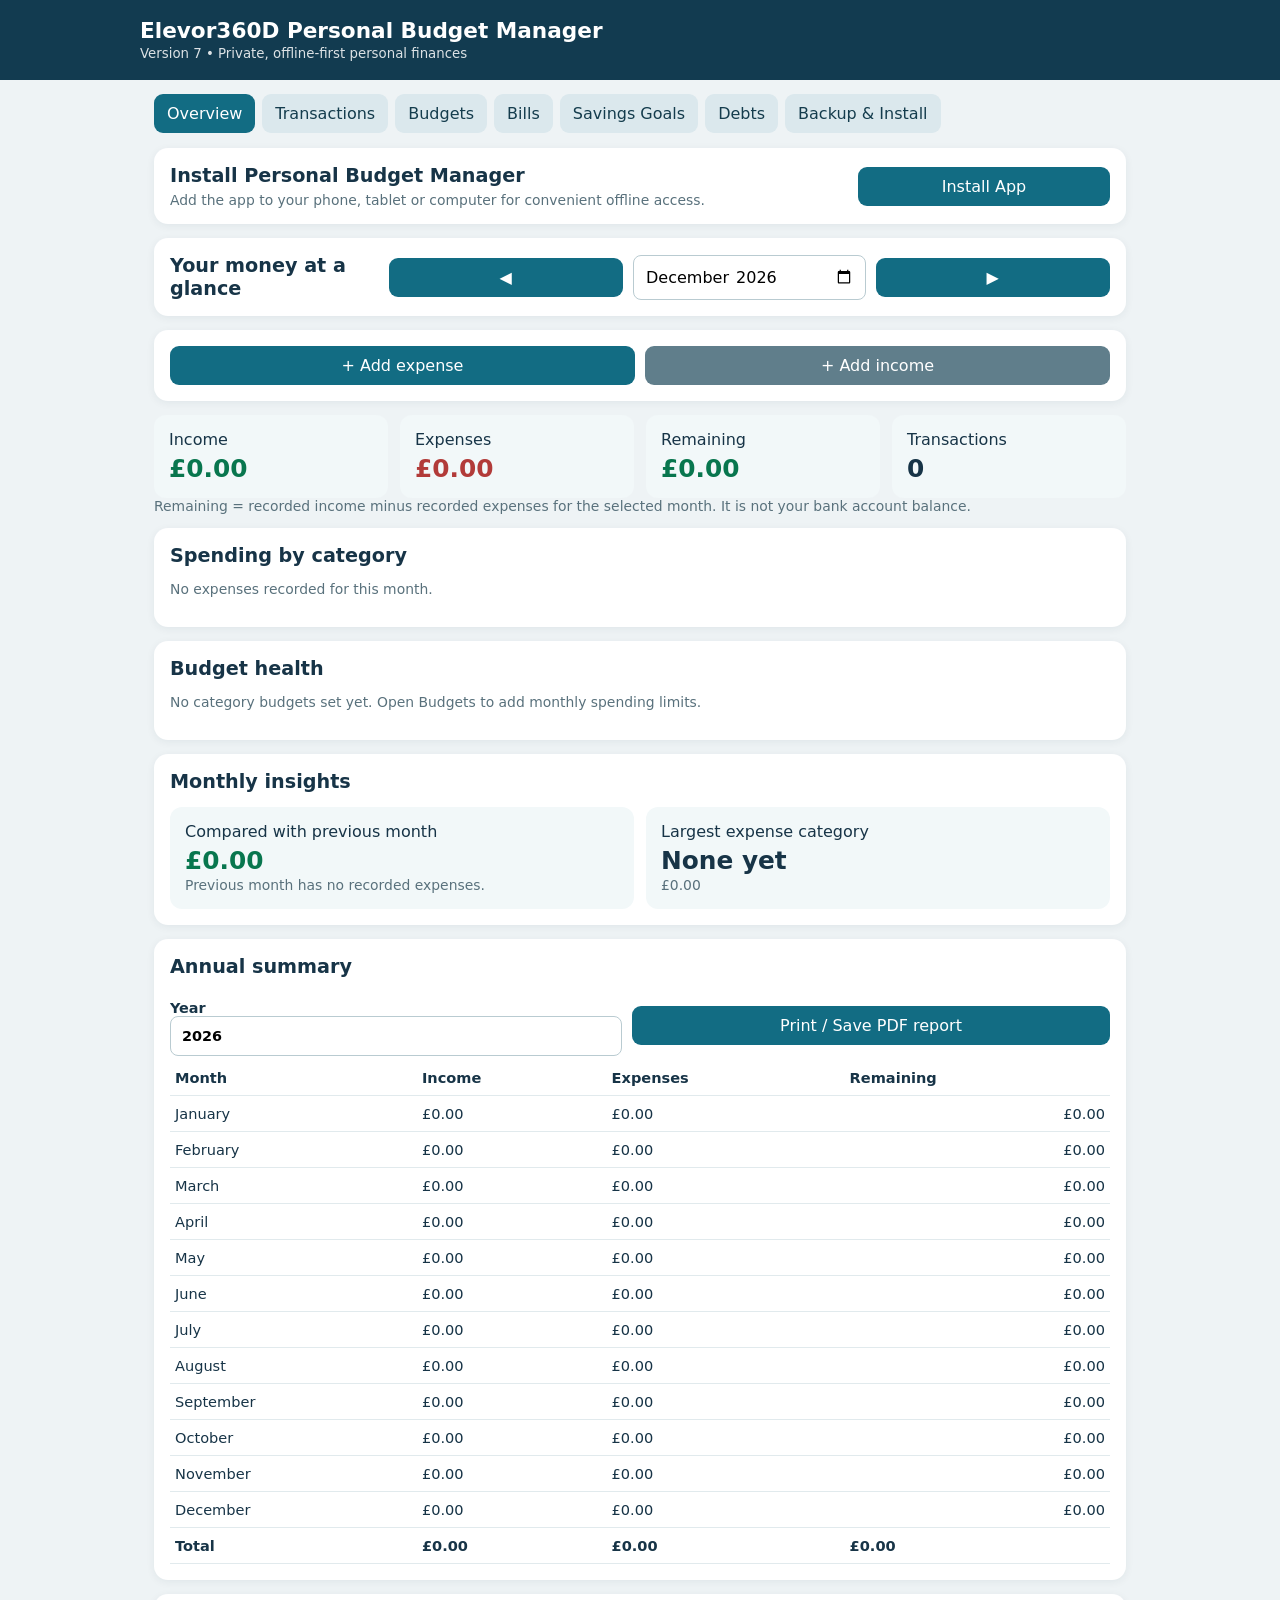
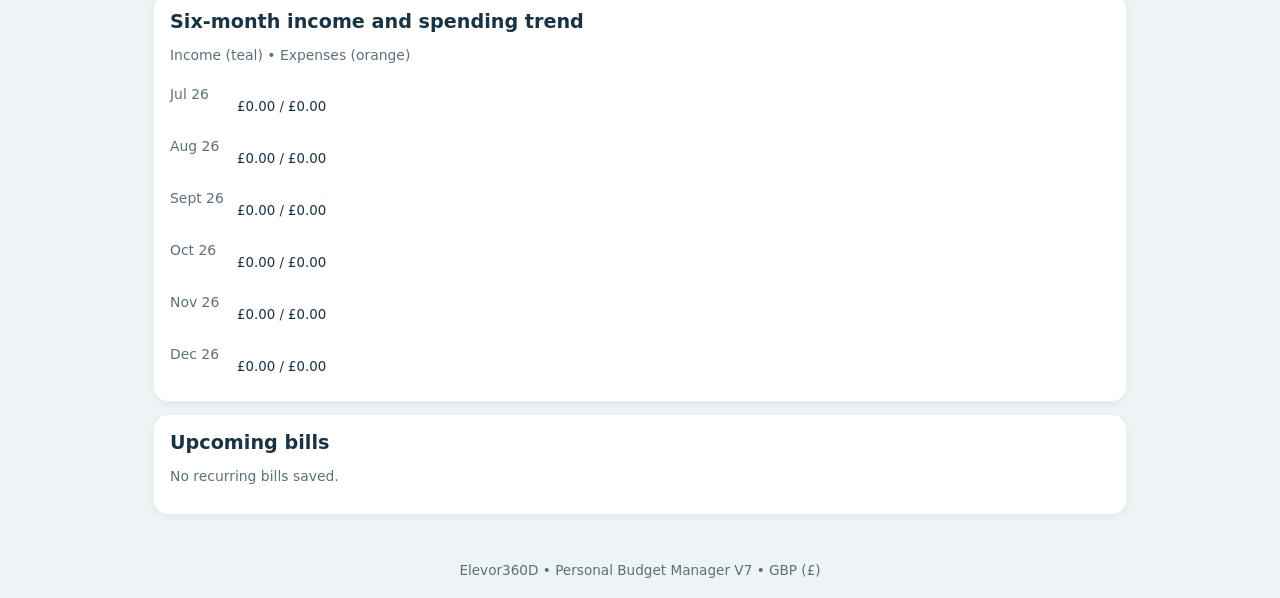
==== index.html @ b3f5fbea "Add files via upload" ====
<!DOCTYPE html>
<html lang="en"><head><meta charset="UTF-8"><meta name="viewport" content="width=device-width,initial-scale=1">
<meta name="theme-color" content="#123b50"><meta name="description" content="Offline personal budget manager">
<link rel="manifest" href="manifest.webmanifest"><link rel="icon" href="icon.svg" type="image/svg+xml">
<title>Elevor360D Personal Budget Manager V7</title>
<style>
:root{font-family:system-ui,Arial,sans-serif;color:#173447;background:#eef3f5}*{box-sizing:border-box}
body{margin:0}header{background:#123b50;color:white;padding:18px 16px}header h1{margin:0;font-size:1.35rem}header small{opacity:.85}
main{max-width:1000px;margin:auto;padding:14px}nav{display:flex;gap:7px;flex-wrap:wrap;margin:0 0 15px}
.mobile-menu{display:none}
@media(max-width:650px){
.mobile-menu{display:block;margin-bottom:12px}
#tabs{display:none;flex-direction:column;gap:4px;background:white;border-radius:12px;padding:8px;box-shadow:0 2px 8px #17344712}
#tabs.open{display:flex}
#tabs button{width:100%;text-align:left;padding:12px}
header h1{font-size:1.15rem}
.grid{grid-template-columns:repeat(2,minmax(0,1fr))}
.metric{padding:11px}.metric strong{font-size:1.2rem}
}
@media(max-width:380px){.grid{grid-template-columns:1fr}}
@media print{header,nav,.mobile-menu,#installPanel,#quickExpense,#quickIncome,button{display:none!important}main{max-width:none}.page{display:none!important}#dashboard{display:block!important}.card{box-shadow:none;border:1px solid #ddd}}
button,.btn{border:0;border-radius:9px;background:#126c83;color:white;padding:10px 13px;font:inherit;cursor:pointer}
button:hover{filter:brightness(.93)}button:focus-visible,input:focus-visible,select:focus-visible{outline:3px solid #e6a532}
nav button{background:#dbe8ed;color:#143c4d}nav button.active{background:#126c83;color:white}
.card{background:white;border-radius:14px;padding:16px;margin-bottom:14px;box-shadow:0 2px 8px #17344710}
h2{margin:0 0 14px;font-size:1.2rem}h3{margin:12px 0 8px;font-size:1rem}
.grid{display:grid;grid-template-columns:repeat(auto-fit,minmax(190px,1fr));gap:12px}
.metric{background:#f2f8f9;padding:15px;border-radius:12px}.metric strong{display:block;font-size:1.55rem;margin-top:5px}
label{display:block;font-weight:600;font-size:.9rem;margin:8px 0 4px}input,select{width:100%;padding:11px;border:1px solid #b9cbd1;border-radius:8px;background:white;font:inherit}
.row{display:flex;flex-wrap:wrap;gap:10px;align-items:center}.row>*{flex:1;min-width:130px}
table{border-collapse:collapse;width:100%;font-size:.91rem}th,td{text-align:left;border-bottom:1px solid #e1eaed;padding:9px 5px}td:last-child{text-align:right}
.tablewrap{overflow-x:auto}.muted{color:#59717c;font-size:.87rem}.positive{color:#08764e}.negative{color:#b23b39}
.bar{height:12px;background:#e5edf0;border-radius:10px;overflow:hidden}.bar span{display:block;background:#1b8793;height:100%}
.danger{background:#b03c45}.secondary{background:#607e8b}.hidden{display:none!important}
.notice{background:#fff5dc;padding:10px;border-radius:8px;font-size:.9rem}
#dataStatus{font-size:.9rem;color:#17694e;margin:10px 0}
#dataStatus:empty{display:none}
@media(max-width:650px){.card{padding:13px}.row>button{min-width:95px}.tablewrap{max-width:100%}input,select,button{font-size:16px}#menuToggle{width:100%;text-align:left;font-weight:700}}
footer{text-align:center;color:#59717c;padding:20px;font-size:.85rem}
@media(max-width:550px){th,td{font-size:.8rem}main{padding:10px}}
</style></head><body>
<header><div style="max-width:1000px;margin:auto"><h1>Elevor360D Personal Budget Manager</h1><small>Version 7 • Private, offline-first personal finances</small></div></header>
<main><button id="menuToggle" type="button" class="mobile-menu" aria-controls="tabs" aria-expanded="false">☰ Menu — <span id="currentSection">Overview</span></button><nav id="tabs" aria-label="App sections"></nav>
<section id="dashboard" class="page">
<div id="installPanel" class="card">
<div class="row"><div style="flex:3"><h2 style="margin:0 0 5px">Install Personal Budget Manager</h2><p class="muted" style="margin:0">Add the app to your phone, tablet or computer for convenient offline access.</p></div><button id="installBtn" type="button" style="flex:1">Install App</button></div>
<p id="installHelp" class="notice hidden" role="status"></p>
</div>
<div class="card"><div class="row"><h2 style="margin:0">Your money at a glance</h2><button type="button" id="prevMonth" aria-label="Previous month">◀</button><input id="month" type="month" aria-label="Select month"><button type="button" id="nextMonth" aria-label="Next month">▶</button></div></div>
<div class="card"><div class="row"><button id="quickExpense" type="button">+ Add expense</button><button id="quickIncome" type="button" class="secondary">+ Add income</button></div></div>
<div class="grid" id="metrics"></div>
<p class="muted" style="margin:0 0 14px">Remaining = recorded income minus recorded expenses for the selected month. It is not your bank account balance.</p>
<div class="card"><h2>Spending by category</h2><div id="categorySummary"></div></div>
<div class="card"><h2>Budget health</h2><div id="budgetHealth"></div></div>
<div class="card"><h2>Monthly insights</h2><div id="insights"></div></div>
<div class="card"><h2>Annual summary</h2><div class="row"><label for="reportYear">Year <input id="reportYear" type="number" min="2000" max="2100" step="1"></label><button id="printReport" type="button">Print / Save PDF report</button></div><div id="annualReport" class="tablewrap"></div></div>
<div class="card"><h2>Six-month income and spending trend</h2><div id="trendChart"></div></div><div class="card"><h2>Upcoming bills</h2><div id="upcoming"></div></div>
</section>
<section id="transactions" class="page hidden">
<div class="card"><h2 id="transactionHeading">Add transaction</h2><form id="transactionForm">
<input type="hidden" id="txId"><div class="grid">
<div><label for="txDate">Date</label><input id="txDate" type="date" required></div>
<div><label for="txType">Type</label><select id="txType"><option value="expense">Expense</option><option value="income">Income</option></select></div>
<div><label for="txAmount">Amount (£)</label><input id="txAmount" type="number" step="0.01" min="0.01" required></div>
<div><label for="txCategory">Category</label><select id="txCategory"></select></div>
<div><label for="txNote">Description</label><input id="txNote" maxlength="120" placeholder="e.g. Weekly groceries"></div>
</div><p><button type="submit">Save transaction</button> <button type="button" class="secondary" id="clearTx">Clear form</button></p></form></div>
<div class="card"><h2>Transactions</h2><p class="muted">Use the filters to find entries across all months.</p><div class="row"><input id="txSearch" placeholder="Search description or category" aria-label="Search transactions"><select id="txMonthFilter" aria-label="Filter by month"><option value="all">All months</option><option value="selected">Selected overview month</option></select><select id="txFilter"><option value="all">All types</option><option value="income">Income</option><option value="expense">Expenses</option></select></div><div class="tablewrap" id="txList"></div></div>
</section>
<section id="budgets" class="page hidden"><div class="card"><h2>Monthly category budgets</h2><p class="muted">Set a monthly limit for each expense category. These limits apply to every month until changed.</p><div id="budgetFields"></div><p><button id="saveBudgets">Save budgets</button></p></div><div class="card"><h2>Budget progress for selected month</h2><div id="budgetProgress"></div></div></section>
<section id="bills" class="page hidden"><div class="card"><h2>Add or edit recurring bill</h2><form id="billForm"><input type="hidden" id="billId"><div class="grid"><div><label for="billName">Bill name</label><input id="billName" required maxlength="80"></div><div><label for="billAmount">Amount (£)</label><input id="billAmount" type="number" min=".01" step=".01" required></div><div><label for="billDay">Due day of month (1–31)</label><input id="billDay" type="number" min="1" max="31" required></div></div><p><button type="submit">Save bill</button> <button type="button" class="secondary" id="clearBill">Clear form</button></p></form></div><div class="card"><h2>Recurring bills</h2><p class="notice">Bills are reminders only. They are not automatically deducted from your balance. Record payments under Transactions.</p><div id="billList"></div></div></section>
<section id="goals" class="page hidden"><div class="card"><h2>Savings goals</h2><form id="goalForm"><input type="hidden" id="goalId"><div class="grid"><div><label for="goalName">Goal</label><input id="goalName" required maxlength="80"></div><div><label for="goalTarget">Target (£)</label><input id="goalTarget" type="number" min=".01" step=".01" required></div><div><label for="goalSaved">Already saved (£)</label><input id="goalSaved" type="number" min="0" step=".01" required></div></div><p><button type="submit">Save goal</button> <button type="button" class="secondary" id="clearGoal">Clear form</button></p></form></div><div class="card"><h2>Your goals</h2><p class="muted">Savings amounts are manually maintained; they do not change automatically when transactions are added.</p><div id="goalList"></div></div></section>
<section id="debts" class="page hidden">
<div class="card"><h2>Debt repayment tracker</h2><p class="muted">Track credit cards, loans and repayments. Figures are entered manually and do not change your transaction balance automatically.</p>
<form id="debtForm"><input type="hidden" id="debtId"><div class="grid">
<div><label for="debtName">Debt name</label><input id="debtName" required maxlength="80" placeholder="e.g. Credit card"></div>
<div><label for="debtOriginal">Original balance (£)</label><input id="debtOriginal" type="number" min=".01" step=".01" required></div>
<div><label for="debtRemaining">Remaining balance (£)</label><input id="debtRemaining" type="number" min="0" step=".01" required></div>
<div><label for="debtPayment">Planned monthly payment (£)</label><input id="debtPayment" type="number" min="0" step=".01" required></div>
</div><p><button type="submit">Save debt</button> <button type="button" id="clearDebt" class="secondary">Clear form</button></p></form></div>
<div class="card"><h2>Debt overview</h2><div id="debtSummary"></div><div id="debtList"></div></div></section>
<section id="settings" class="page hidden"><div class="card"><h2>Backup and restore</h2><p>All financial information is stored in this browser on this device. Back up regularly, especially before changing phones or clearing browser data.</p><p><button id="exportJson">Download JSON backup</button> <button id="exportCsv" class="secondary">Export transactions CSV</button></p><label for="restoreFile">Restore JSON backup</label><input type="file" id="restoreFile" accept=".json,application/json"><p class="notice">Before restoring, the app will show the backup contents and offer to download a safety copy of your current records. Restoring replaces all existing data. Keep backups private.</p><p id="dataStatus" role="status" aria-live="polite"></p></div><div class="card"><h2>Install and privacy</h2><p class="muted">On Android Chrome: open the hosted app, tap the browser menu and choose Install app or Add to Home screen. On desktop Chrome or Edge, use the install icon in the address bar if available.</p><p>Offline access requires opening the hosted app once while connected to the internet. Your entries remain on this device; no account or cloud sync is included.</p><button id="wipe" class="danger">Delete all saved data</button></div></section>
</main><footer>Elevor360D • Personal Budget Manager V7 • GBP (£)</footer>
<script>
'use strict';
const EXPENSE=['Housing','Groceries','Utilities','Transport','Health','Insurance','Entertainment','Shopping','Eating Out','Other'];
const INCOME=['Salary','Pension','Benefits','Side Income','Other'];
const KEY='elevor360d-budget-v1'; // Preserve V1 data automatically
const $=id=>document.getElementById(id);
const money=n=>new Intl.NumberFormat('en-GB',{style:'currency',currency:'GBP'}).format(Number(n)||0);
const today=()=>{const d=new Date();return [d.getFullYear(),String(d.getMonth()+1).padStart(2,'0'),String(d.getDate()).padStart(2,'0')].join('-')};
const uid=()=>crypto.randomUUID?crypto.randomUUID():String(Date.now())+Math.random();
const blank=()=>({transactions:[],budgets:{},bills:[],goals:[],debts:[]});
let data=blank();
try{const stored=JSON.parse(localStorage.getItem(KEY));if(valid(stored))data={...stored,debts:Array.isArray(stored.debts)?stored.debts:[]}}catch(e){alert('Saved data could not be read. Restore a backup if available.')}
function valid(d){return d&&typeof d==='object'&&Array.isArray(d.transactions)&&Array.isArray(d.bills)&&Array.isArray(d.goals)&&d.budgets&&typeof d.budgets==='object'&&!Array.isArray(d.budgets)&&d.transactions.every(t=>t&&typeof t.id==='string'&&/^\d{4}-\d{2}-\d{2}$/.test(t.date)&&['income','expense'].includes(t.type)&&Number.isFinite(Number(t.amount))&&Number(t.amount)>0&&typeof t.category==='string')&&d.bills.every(b=>b&&typeof b.id==='string'&&typeof b.name==='string'&&Number(b.amount)>0&&Number.isInteger(Number(b.day))&&Number(b.day)>=1&&Number(b.day)<=31)&&d.goals.every(g=>g&&typeof g.id==='string'&&typeof g.name==='string'&&Number(g.target)>0&&Number(g.saved)>=0)&&(d.debts===undefined||(Array.isArray(d.debts)&&d.debts.every(x=>x&&typeof x.id==='string'&&typeof x.name==='string'&&Number(x.original)>0&&Number(x.remaining)>=0&&Number(x.payment)>=0)))}
function save(){try{localStorage.setItem(KEY,JSON.stringify(data))}catch(e){alert('Could not save. Browser storage may be full or unavailable.');return false}render();return true}
function safe(s){return String(s??'').replace(/[&<>"']/g,c=>({'&':'&amp;','<':'&lt;','>':'&gt;','"':'&quot;',"'":'&#39;'}[c]))}
function options(){const type=$('txType').value;const old=$('txCategory').value;$('txCategory').innerHTML=(type==='income'?INCOME:EXPENSE).map(c=>`<option>${safe(c)}</option>`).join('');if([...$('txCategory').options].some(o=>o.value===old))$('txCategory').value=old}
function show(page){$('tabs').classList.remove('open');$('menuToggle').setAttribute('aria-expanded','false');$('currentSection').textContent=tabs.find(x=>x[0]===page)?.[1]||'Overview';document.querySelectorAll('.page').forEach(e=>e.classList.toggle('hidden',e.id!==page));document.querySelectorAll('#tabs button').forEach(e=>e.classList.toggle('active',e.dataset.page===page));render();window.scrollTo(0,0)}
const tabs=[['dashboard','Overview'],['transactions','Transactions'],['budgets','Budgets'],['bills','Bills'],['goals','Savings Goals'],['debts','Debts'],['settings','Backup & Install']];
$('tabs').innerHTML=tabs.map(([id,label])=>`<button data-page="${id}">${label}</button>`).join('');
$('menuToggle').addEventListener('click',()=>{const open=$('tabs').classList.toggle('open');$('menuToggle').setAttribute('aria-expanded',String(open))});
$('tabs').addEventListener('click',e=>{const b=e.target.closest('button[data-page]');if(b)show(b.dataset.page)});
$('month').value=today().slice(0,7);$('reportYear').value=Number(today().slice(0,4));$('txDate').value=today();$('txType').addEventListener('change',options);options();
function currentTx(){return data.transactions.filter(t=>t.date.slice(0,7)===$('month').value)}
function render(){
const tx=currentTx(),inc=tx.filter(t=>t.type==='income').reduce((a,t)=>a+Number(t.amount),0),out=tx.filter(t=>t.type==='expense').reduce((a,t)=>a+Number(t.amount),0);
$('metrics').innerHTML=[['Income',inc,'positive'],['Expenses',out,'negative'],['Remaining',inc-out,inc-out>=0?'positive':'negative'],['Transactions',tx.length,'']].map(([label,val,cls])=>`<div class="metric">${label}<strong class="${cls}">${label==='Transactions'?val:money(val)}</strong></div>`).join('');
const prevDate=new Date(Number($('month').value.slice(0,4)),Number($('month').value.slice(5,7))-2,1);
const prevKey=prevDate.getFullYear()+'-'+String(prevDate.getMonth()+1).padStart(2,'0');
const prevExpenses=data.transactions.filter(t=>t.type==='expense'&&t.date.slice(0,7)===prevKey).reduce((n,t)=>n+Number(t.amount),0);
const delta=out-prevExpenses;
const maxCategory=EXPENSE.map(c=>({category:c,total:tx.filter(t=>t.type==='expense'&&t.category===c).reduce((n,t)=>n+Number(t.amount),0)})).sort((a,b)=>b.total-a.total)[0];
$('insights').innerHTML=`<div class="grid"><div class="metric">Compared with previous month<strong class="${delta>0?'negative':'positive'}">${delta>0?'+':''}${money(delta)}</strong><span class="muted">${prevExpenses===0?'Previous month has no recorded expenses.':delta>0?'More spent than last month':delta<0?'Less spent than last month':'Same spending as last month'}</span></div><div class="metric">Largest expense category<strong>${maxCategory&&maxCategory.total? safe(maxCategory.category):'None yet'}</strong><span class="muted">${money(maxCategory?.total||0)}</span></div></div>`;
const reportYear=Number($('reportYear').value)||new Date().getFullYear();
const annual=Array.from({length:12},(_,i)=>{const k=reportYear+'-'+String(i+1).padStart(2,'0');const rows=data.transactions.filter(t=>t.date.slice(0,7)===k);return {month:new Date(reportYear,i,1).toLocaleDateString('en-GB',{month:'long'}),income:rows.filter(t=>t.type==='income').reduce((n,t)=>n+Number(t.amount),0),expenses:rows.filter(t=>t.type==='expense').reduce((n,t)=>n+Number(t.amount),0)}});
const totals=annual.reduce((a,r)=>({income:a.income+r.income,expenses:a.expenses+r.expenses}),{income:0,expenses:0});
$('annualReport').innerHTML=`<table><thead><tr><th>Month</th><th>Income</th><th>Expenses</th><th>Remaining</th></tr></thead><tbody>${annual.map(r=>`<tr><td>${r.month}</td><td>${money(r.income)}</td><td>${money(r.expenses)}</td><td>${money(r.income-r.expenses)}</td></tr>`).join('')}<tr><th>Total</th><th>${money(totals.income)}</th><th>${money(totals.expenses)}</th><th>${money(totals.income-totals.expenses)}</th></tr></tbody></table>`;
const limits=EXPENSE.reduce((a,c)=>a+Number(data.budgets[c]||0),0);
const tracked=EXPENSE.filter(c=>Number(data.budgets[c]||0)>0);
const trackedSpent=tx.filter(t=>t.type==='expense'&&tracked.includes(t.category)).reduce((a,t)=>a+Number(t.amount),0);
$('budgetHealth').innerHTML=tracked.length?`<div class="grid"><div class="metric">Budgeted categories<strong>${tracked.length}</strong></div><div class="metric">Total allocated<strong>${money(limits)}</strong></div><div class="metric">Spent in budgeted categories<strong>${money(trackedSpent)}</strong></div><div class="metric">Remaining budget<strong class="${limits-trackedSpent<0?'negative':'positive'}">${money(limits-trackedSpent)}</strong></div></div><p class="muted">Only categories with a budget above £0 are counted. Unbudgeted spending is excluded from this comparison.</p>`:'<p class="muted">No category budgets set yet. Open Budgets to add monthly spending limits.</p>';
$('categorySummary').innerHTML=EXPENSE.map(c=>{const sum=tx.filter(t=>t.type==='expense'&&t.category===c).reduce((a,t)=>a+Number(t.amount),0);return sum?`<p>${safe(c)} <strong style="float:right">${money(sum)}</strong></p><div class="bar"><span style="width:${out?sum/out*100:0}%"></span></div>`:''}).join('')||'<p class="muted">No expenses recorded for this month.</p>';
const chosen=$('month').value;
const [yy,mm]=chosen.split('-').map(Number);
const trends=Array.from({length:6},(_,i)=>{const dt=new Date(yy,mm-6+i,1);const key=dt.getFullYear()+'-'+String(dt.getMonth()+1).padStart(2,'0');const a=data.transactions.filter(t=>t.date.slice(0,7)===key);return {label:dt.toLocaleDateString('en-GB',{month:'short',year:'2-digit'}),income:a.filter(t=>t.type==='income').reduce((n,t)=>n+Number(t.amount),0),expense:a.filter(t=>t.type==='expense').reduce((n,t)=>n+Number(t.amount),0)}}); 
const high=Math.max(1,...trends.flatMap(t=>[t.income,t.expense]));
$('trendChart').innerHTML='<div class="muted">Income (teal) • Expenses (orange)</div>'+trends.map(t=>`<div style="display:grid;grid-template-columns:58px 1fr;gap:9px;align-items:center;margin:10px 0"><span class="muted">${t.label}</span><div><div title="Income ${money(t.income)}" style="background:#148b91;width:${t.income/high*100}%;min-height:10px;border-radius:4px"></div><div title="Expenses ${money(t.expense)}" style="background:#dc9444;width:${t.expense/high*100}%;min-height:10px;border-radius:4px;margin-top:3px"></div><small>${money(t.income)} / ${money(t.expense)}</small></div></div>`).join('');
$('upcoming').innerHTML=data.bills.length?data.bills.slice().sort((a,b)=>a.day-b.day).map(b=>`<p>${safe(b.name)} — day ${b.day} <strong>${money(b.amount)}</strong></p>`).join(''):'<p class="muted">No recurring bills saved.</p>';
const search=$('txSearch').value.toLowerCase(),filter=$('txFilter').value,monthFilter=$('txMonthFilter').value;
const filtered=data.transactions.filter(t=>(filter==='all'||t.type===filter)&&(monthFilter==='all'||t.date.slice(0,7)===$('month').value)&&((t.note||'').toLowerCase().includes(search)||t.category.toLowerCase().includes(search))).sort((a,b)=>b.date.localeCompare(a.date));
$('txList').innerHTML=filtered.length?`<table><thead><tr><th>Date</th><th>Details</th><th>Amount</th><th>Actions</th></tr></thead><tbody>${filtered.map(t=>`<tr><td>${safe(t.date)}</td><td>${safe(t.category)}<br><span class="muted">${safe(t.note||'')}</span></td><td class="${t.type==='income'?'positive':'negative'}">${t.type==='income'?'+':'−'}${money(t.amount)}</td><td><button data-edit-tx="${safe(t.id)}">Edit</button> <button class="danger" data-delete-tx="${safe(t.id)}">Delete</button></td></tr>`).join('')}</tbody></table>`:'<p class="muted">No matching transactions.</p>';
$('budgetFields').innerHTML=EXPENSE.map(c=>`<div class="row"><label style="flex:2">${safe(c)}</label><input aria-label="Budget for ${safe(c)}" data-budget="${safe(c)}" type="number" min="0" step=".01" value="${Number(data.budgets[c]||0)}"></div>`).join('');
$('budgetProgress').innerHTML=EXPENSE.map(c=>{const spent=tx.filter(t=>t.type==='expense'&&t.category===c).reduce((a,t)=>a+Number(t.amount),0),limit=Number(data.budgets[c]||0);return limit?`<p>${safe(c)}: ${money(spent)} of ${money(limit)} ${spent>limit?'<strong class="negative">Over budget</strong>':''}</p><div class="bar"><span style="width:${Math.min(100,spent/limit*100)}%;background:${spent>limit?'#b03c45':'#1b8793'}"></span></div>`:''}).join('')||'<p class="muted">Set a budget above to see progress.</p>';
$('billList').innerHTML=data.bills.length?data.bills.map(b=>`<p><strong>${safe(b.name)}</strong> — ${money(b.amount)} • day ${b.day}<br><button data-edit-bill="${safe(b.id)}">Edit</button> <button class="danger" data-delete-bill="${safe(b.id)}">Delete</button></p>`).join(''):'<p class="muted">No bills yet.</p>';
const debtTotal=data.debts.reduce((n,d)=>n+Number(d.remaining),0);
$('debtSummary').innerHTML=`<div class="metric">Total remaining debt<strong>${money(debtTotal)}</strong></div>`;
$('debtList').innerHTML=data.debts.length?data.debts.map(d=>{const progress=Math.max(0,Math.min(100,(1-d.remaining/d.original)*100));return `<p><strong>${safe(d.name)}</strong> — ${money(d.remaining)} remaining of ${money(d.original)}<br><span class="muted">Planned monthly payment: ${money(d.payment)}</span></p><div class="bar"><span style="width:${progress}%"></span></div><p><button data-edit-debt="${safe(d.id)}">Edit</button> <button class="danger" data-delete-debt="${safe(d.id)}">Delete</button></p>`}).join(''):'<p class="muted">No debts recorded.</p>';
$('goalList').innerHTML=data.goals.length?data.goals.map(g=>`<p><strong>${safe(g.name)}</strong> — ${money(g.saved)} / ${money(g.target)} (${Math.round(g.saved/g.target*100)}%)</p><div class="bar"><span style="width:${Math.min(100,g.saved/g.target*100)}%"></span></div><p><button data-edit-goal="${safe(g.id)}">Edit</button> <button class="danger" data-delete-goal="${safe(g.id)}">Delete</button></p>`).join(''):'<p class="muted">No savings goals yet.</p>';
}
function changeMonth(n){const [y,m]=$('month').value.split('-').map(Number);const d=new Date(y,m-1+n,1);$('month').value=d.getFullYear()+'-'+String(d.getMonth()+1).padStart(2,'0');render()}
$('prevMonth').onclick=()=>changeMonth(-1);$('nextMonth').onclick=()=>changeMonth(1);
$('month').addEventListener('change',render);
$('quickExpense').onclick=()=>{clearTx();$('txType').value='expense';options();$('txDate').value=($('month').value===today().slice(0,7)?today():$('month').value+'-01');show('transactions');$('txAmount').focus()};
$('quickIncome').onclick=()=>{clearTx();$('txType').value='income';options();$('txDate').value=($('month').value===today().slice(0,7)?today():$('month').value+'-01');show('transactions');$('txAmount').focus()};$('reportYear').addEventListener('change',render);
$('printReport').onclick=()=>{
const year=Number($('reportYear').value);
if(!Number.isInteger(year)||year<2000||year>2100)return alert('Select a valid year.');
const html=`<!doctype html><html lang="en"><head><meta charset="utf-8"><title>Budget Report ${year}</title><style>body{font-family:Arial,sans-serif;margin:30px;color:#173447}table{border-collapse:collapse;width:100%}td,th{border-bottom:1px solid #ccc;padding:9px;text-align:left}h1{font-size:22px}</style></head><body><h1>Elevor360D Annual Budget Report — ${year}</h1>${$('annualReport').innerHTML}<p>Figures are based on transactions recorded in the app. This report is not a bank statement.</p></body></html>`;
const w=window.open('','_blank');if(!w){alert('Please allow pop-ups to print your report.');return;}w.document.open();w.document.write(html);w.document.close();w.focus();setTimeout(()=>w.print(),350);
};$('txSearch').addEventListener('input',render);$('txFilter').addEventListener('change',render);$('txMonthFilter').addEventListener('change',render);
function clearTx(){$('transactionForm').reset();$('txId').value='';$('txDate').value=today();options();$('transactionHeading').textContent='Add transaction'}
$('clearTx').onclick=clearTx;
$('transactionForm').onsubmit=e=>{e.preventDefault();const id=$('txId').value||uid(),t={id,date:$('txDate').value,type:$('txType').value,amount:Number($('txAmount').value),category:$('txCategory').value,note:$('txNote').value.trim()};if(!t.date||!(t.amount>0))return alert('Enter a valid date and amount.');data.transactions=data.transactions.filter(x=>x.id!==id);data.transactions.push(t);if(save())clearTx()};
$('txList').onclick=e=>{const b=e.target.closest('button');if(!b)return;const id=b.dataset.editTx||b.dataset.deleteTx,t=data.transactions.find(x=>x.id===id);if(!t)return;if(b.dataset.deleteTx){if(confirm('Delete this transaction?')){data.transactions=data.transactions.filter(x=>x.id!==id);save()}}else{$('txId').value=t.id;$('txDate').value=t.date;$('txType').value=t.type;options();$('txCategory').value=t.category;$('txAmount').value=t.amount;$('txNote').value=t.note||'';$('transactionHeading').textContent='Edit transaction';window.scrollTo(0,0)}};
$('saveBudgets').onclick=()=>{document.querySelectorAll('[data-budget]').forEach(el=>data.budgets[el.dataset.budget]=Math.max(0,Number(el.value)||0));save();alert('Budgets saved.')};
function clearBill(){$('billForm').reset();$('billId').value=''}$('clearBill').onclick=clearBill;
$('billForm').onsubmit=e=>{e.preventDefault();const b={id:$('billId').value||uid(),name:$('billName').value.trim(),amount:Number($('billAmount').value),day:Number($('billDay').value)};if(!b.name||!(b.amount>0)||!Number.isInteger(b.day)||b.day<1||b.day>31)return alert('Check the bill details.');data.bills=data.bills.filter(x=>x.id!==b.id);data.bills.push(b);if(save())clearBill()};
$('billList').onclick=e=>{const b=e.target.closest('button');if(!b)return;const id=b.dataset.editBill||b.dataset.deleteBill,x=data.bills.find(v=>v.id===id);if(!x)return;if(b.dataset.deleteBill){if(confirm('Delete this bill reminder?')){data.bills=data.bills.filter(v=>v.id!==id);save()}}else{$('billId').value=x.id;$('billName').value=x.name;$('billAmount').value=x.amount;$('billDay').value=x.day;window.scrollTo(0,0)}};
function clearGoal(){$('goalForm').reset();$('goalId').value=''}$('clearGoal').onclick=clearGoal;
$('goalForm').onsubmit=e=>{e.preventDefault();const g={id:$('goalId').value||uid(),name:$('goalName').value.trim(),target:Number($('goalTarget').value),saved:Number($('goalSaved').value)};if(!g.name||!(g.target>0)||!Number.isFinite(g.saved)||g.saved<0)return alert('Check the goal details.');data.goals=data.goals.filter(x=>x.id!==g.id);data.goals.push(g);if(save())clearGoal()};
$('goalList').onclick=e=>{const b=e.target.closest('button');if(!b)return;const id=b.dataset.editGoal||b.dataset.deleteGoal,g=data.goals.find(v=>v.id===id);if(!g)return;if(b.dataset.deleteGoal){if(confirm('Delete this savings goal?')){data.goals=data.goals.filter(v=>v.id!==id);save()}}else{$('goalId').value=g.id;$('goalName').value=g.name;$('goalTarget').value=g.target;$('goalSaved').value=g.saved;window.scrollTo(0,0)}};
function clearDebt(){$('debtForm').reset();$('debtId').value=''}
$('clearDebt').onclick=clearDebt;
$('debtForm').onsubmit=e=>{e.preventDefault();const d={id:$('debtId').value||uid(),name:$('debtName').value.trim(),original:Number($('debtOriginal').value),remaining:Number($('debtRemaining').value),payment:Number($('debtPayment').value)};if(!d.name||!(d.original>0)||!Number.isFinite(d.remaining)||d.remaining<0||!Number.isFinite(d.payment)||d.payment<0)return alert('Check the debt details.');data.debts=data.debts.filter(x=>x.id!==d.id);data.debts.push(d);if(save())clearDebt()};
$('debtList').onclick=e=>{const b=e.target.closest('button');if(!b)return;const id=b.dataset.editDebt||b.dataset.deleteDebt,d=data.debts.find(x=>x.id===id);if(!d)return;if(b.dataset.deleteDebt){if(confirm('Delete this debt?')){data.debts=data.debts.filter(x=>x.id!==id);save()}}else{$('debtId').value=d.id;$('debtName').value=d.name;$('debtOriginal').value=d.original;$('debtRemaining').value=d.remaining;$('debtPayment').value=d.payment;window.scrollTo(0,0)}};
function backupObject(){return {app:'Elevor360D Personal Budget Manager',version:7,...data}}
function backupNow(prefix='elevor360d-budget-backup'){download(prefix+'-'+today()+'.json',JSON.stringify(backupObject(),null,2),'application/json')}
function dataCounts(d){return `${d.transactions.length} transactions, ${d.bills.length} bills, ${d.goals.length} savings goals and ${(d.debts||[]).length} debts`}
function download(filename,content,type){const blob=new Blob([content],{type}),url=URL.createObjectURL(blob),a=document.createElement('a');a.href=url;a.download=filename;document.body.appendChild(a);a.click();a.remove();setTimeout(()=>URL.revokeObjectURL(url),1000)}
$('exportJson').onclick=()=>{backupNow();$('dataStatus').textContent='Backup requested: '+dataCounts(data)+'. Check your Downloads folder.'};
$('exportCsv').onclick=()=>{const rows=[['Date','Type','Category','Description','Amount GBP'],...data.transactions.map(t=>[t.date,t.type,t.category,t.note||'',t.amount])];const csv=rows.map(r=>r.map(v=>'"'+String(v).replace(/"/g,'""')+'"').join(',')).join('\r\n');download('budget-transactions-'+today()+'.csv','\uFEFF'+csv,'text/csv;charset=utf-8')};
$('restoreFile').onchange=async e=>{
 const file=e.target.files[0];if(!file)return;
 try{
  if(file.size>5e6)throw Error('File too large (maximum 5 MB)');
  const d=JSON.parse(await file.text());if(!valid(d))throw Error('Invalid or incompatible backup');
  const message=`Backup: ${file.name}\nContains: ${dataCounts(d)}.\n\nCurrent device: ${dataCounts(data)}.\n\nRestore will REPLACE all current records. Continue?`;
  if(!confirm(message))return;
  if(confirm('Download a safety backup of your CURRENT records before replacing them?')){backupNow('elevor360d-before-restore');alert('Safety backup requested. Please check your Downloads folder before continuing.');}
  if(!confirm('Final confirmation: replace current records with the selected backup?'))return;
  const previous=data;
  data={transactions:d.transactions,budgets:d.budgets,bills:d.bills,goals:d.goals,debts:d.debts||[]};
  if(!save()){data=previous;render();throw Error('Device storage could not be updated; existing records have been retained')}
  clearTx();clearBill();clearGoal();clearDebt();
  $('dataStatus').textContent='Restored '+dataCounts(data)+'.';alert('Backup restored successfully.');
 }catch(err){alert('Restore failed: '+err.message)}finally{e.target.value=''}
};
$('wipe').onclick=()=>{if(confirm('Permanently delete ALL saved budget data on this device?')&&confirm('Are you absolutely sure? This cannot be undone without a backup.')){data=blank();save();clearTx();clearBill();clearGoal();clearDebt();alert('Data deleted.')}};
let deferredPrompt=null;
const installPanel=$('installPanel'),installButton=$('installBtn'),installHelp=$('installHelp');
const isStandalone=()=>window.matchMedia('(display-mode: standalone)').matches||navigator.standalone===true;
function showInstallHelp(message){installHelp.textContent=message;installHelp.classList.remove('hidden')}
function refreshInstall(){
 const installed=isStandalone();
 installPanel.classList.toggle('hidden',installed);
 if(installed){deferredPrompt=null;installHelp.classList.add('hidden')}
}
window.addEventListener('beforeinstallprompt',event=>{
 event.preventDefault();
 deferredPrompt=event;
 installHelp.classList.add('hidden');
 refreshInstall();
});
installButton.addEventListener('click',async()=>{
 if(isStandalone()){refreshInstall();return}
 if(deferredPrompt){
  const event=deferredPrompt;
  deferredPrompt=null;
  try{
   await event.prompt();
   const choice=await event.userChoice;
   if(choice&&choice.outcome==='accepted')showInstallHelp('Installation accepted. When it finishes, open the app from your home screen or apps list.');
   else showInstallHelp('Installation was cancelled. To retry, use the browser menu and choose Install app.');
  }catch(err){showInstallHelp('The install prompt is unavailable. Open the Chrome or Edge browser menu and choose Install app or Add to Home screen.')}
  return;
 }
 if(location.protocol==='file:'){showInstallHelp('To install, upload the app files to GitHub Pages and open its HTTPS address in Chrome or Edge. Opening index.html directly from a ZIP or folder cannot install the app.');return}
 if(!window.isSecureContext){showInstallHelp('Installation requires an HTTPS website. Open the secure GitHub Pages link.');return}
 if(/iPad|iPhone|iPod/.test(navigator.userAgent)){showInstallHelp('On iPhone or iPad: open this page in Safari, tap Share, then Add to Home Screen.');return}
 if(/Android/i.test(navigator.userAgent)){showInstallHelp('In Chrome on Android: tap the three-dot menu (⋮), then Install app or Add to Home screen. If already installed, open the app from your home screen.');return}
 showInstallHelp('In Chrome or Edge: use the install icon in the address bar, or open the three-dot menu and select Install app. If already installed, launch it from your apps list.');
});
window.addEventListener('appinstalled',()=>{deferredPrompt=null;installPanel.classList.add('hidden')});
const displayMode=window.matchMedia('(display-mode: standalone)');
if(displayMode.addEventListener)displayMode.addEventListener('change',refreshInstall);
window.addEventListener('pageshow',refreshInstall);
refreshInstall();
if('serviceWorker'in navigator&&location.protocol!=='file:')window.addEventListener('load',()=>navigator.serviceWorker.register('./sw.js').catch(console.warn));
show('dashboard');
</script></body></html>
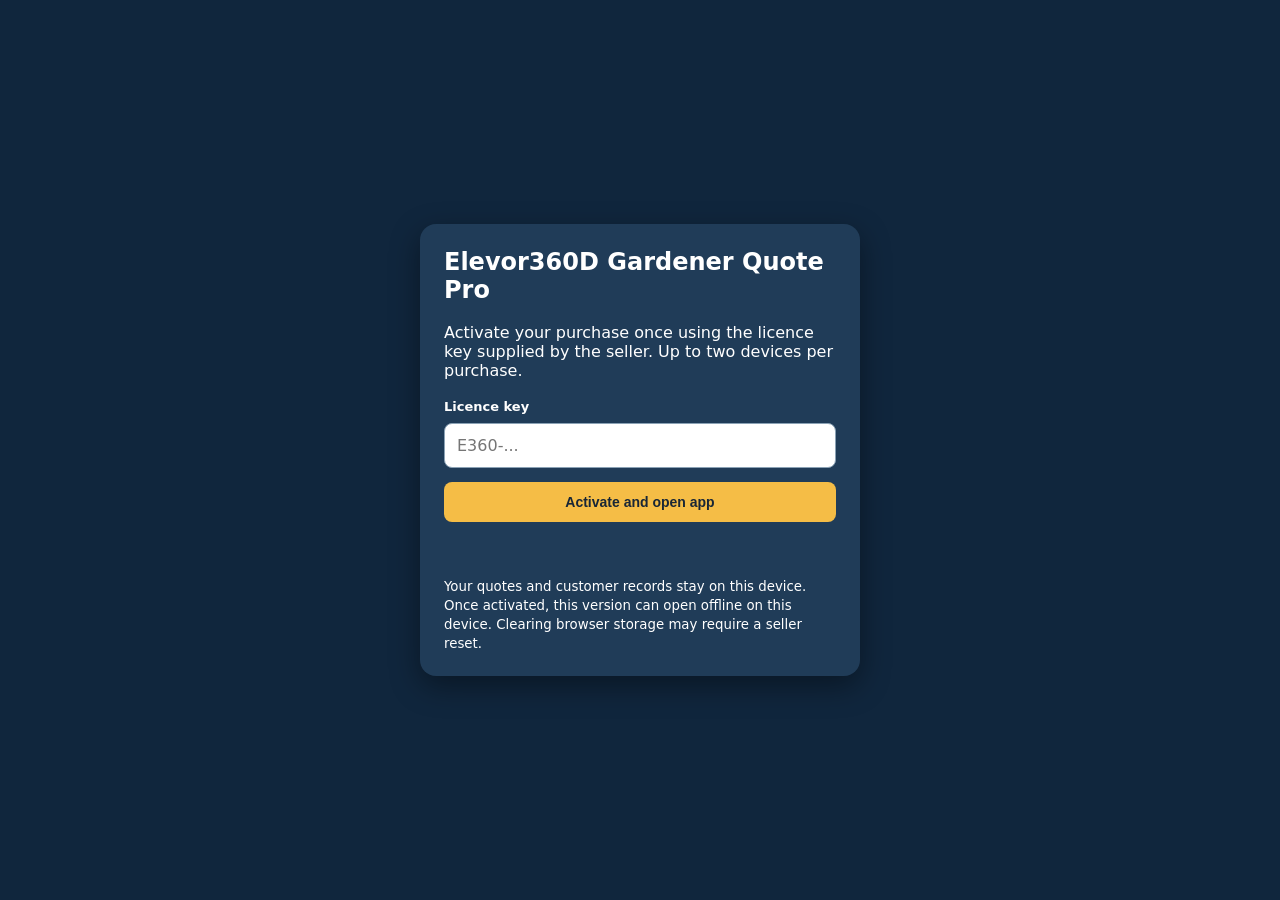
==== commit 78e8954a: "Add files via upload" ====
--- a/index.html
+++ b/index.html
@@ -1,232 +1,18 @@
-<!DOCTYPE html>
-<html lang="en"><head><meta charset="UTF-8"><meta name="viewport" content="width=device-width,initial-scale=1">
-<meta name="theme-color" content="#123b50"><meta name="description" content="Offline personal budget manager">
-<link rel="manifest" href="manifest.webmanifest"><link rel="icon" href="icon.svg" type="image/svg+xml">
-<title>Elevor360D Personal Budget Manager V7</title>
-<style>
-:root{font-family:system-ui,Arial,sans-serif;color:#173447;background:#eef3f5}*{box-sizing:border-box}
-body{margin:0}header{background:#123b50;color:white;padding:18px 16px}header h1{margin:0;font-size:1.35rem}header small{opacity:.85}
-main{max-width:1000px;margin:auto;padding:14px}nav{display:flex;gap:7px;flex-wrap:wrap;margin:0 0 15px}
-.mobile-menu{display:none}
-@media(max-width:650px){
-.mobile-menu{display:block;margin-bottom:12px}
-#tabs{display:none;flex-direction:column;gap:4px;background:white;border-radius:12px;padding:8px;box-shadow:0 2px 8px #17344712}
-#tabs.open{display:flex}
-#tabs button{width:100%;text-align:left;padding:12px}
-header h1{font-size:1.15rem}
-.grid{grid-template-columns:repeat(2,minmax(0,1fr))}
-.metric{padding:11px}.metric strong{font-size:1.2rem}
-}
-@media(max-width:380px){.grid{grid-template-columns:1fr}}
-@media print{header,nav,.mobile-menu,#installPanel,#quickExpense,#quickIncome,button{display:none!important}main{max-width:none}.page{display:none!important}#dashboard{display:block!important}.card{box-shadow:none;border:1px solid #ddd}}
-button,.btn{border:0;border-radius:9px;background:#126c83;color:white;padding:10px 13px;font:inherit;cursor:pointer}
-button:hover{filter:brightness(.93)}button:focus-visible,input:focus-visible,select:focus-visible{outline:3px solid #e6a532}
-nav button{background:#dbe8ed;color:#143c4d}nav button.active{background:#126c83;color:white}
-.card{background:white;border-radius:14px;padding:16px;margin-bottom:14px;box-shadow:0 2px 8px #17344710}
-h2{margin:0 0 14px;font-size:1.2rem}h3{margin:12px 0 8px;font-size:1rem}
-.grid{display:grid;grid-template-columns:repeat(auto-fit,minmax(190px,1fr));gap:12px}
-.metric{background:#f2f8f9;padding:15px;border-radius:12px}.metric strong{display:block;font-size:1.55rem;margin-top:5px}
-label{display:block;font-weight:600;font-size:.9rem;margin:8px 0 4px}input,select{width:100%;padding:11px;border:1px solid #b9cbd1;border-radius:8px;background:white;font:inherit}
-.row{display:flex;flex-wrap:wrap;gap:10px;align-items:center}.row>*{flex:1;min-width:130px}
-table{border-collapse:collapse;width:100%;font-size:.91rem}th,td{text-align:left;border-bottom:1px solid #e1eaed;padding:9px 5px}td:last-child{text-align:right}
-.tablewrap{overflow-x:auto}.muted{color:#59717c;font-size:.87rem}.positive{color:#08764e}.negative{color:#b23b39}
-.bar{height:12px;background:#e5edf0;border-radius:10px;overflow:hidden}.bar span{display:block;background:#1b8793;height:100%}
-.danger{background:#b03c45}.secondary{background:#607e8b}.hidden{display:none!important}
-.notice{background:#fff5dc;padding:10px;border-radius:8px;font-size:.9rem}
-#dataStatus{font-size:.9rem;color:#17694e;margin:10px 0}
-#dataStatus:empty{display:none}
-@media(max-width:650px){.card{padding:13px}.row>button{min-width:95px}.tablewrap{max-width:100%}input,select,button{font-size:16px}#menuToggle{width:100%;text-align:left;font-weight:700}}
-footer{text-align:center;color:#59717c;padding:20px;font-size:.85rem}
-@media(max-width:550px){th,td{font-size:.8rem}main{padding:10px}}
-</style></head><body>
-<header><div style="max-width:1000px;margin:auto"><h1>Elevor360D Personal Budget Manager</h1><small>Version 7 • Private, offline-first personal finances</small></div></header>
-<main><button id="menuToggle" type="button" class="mobile-menu" aria-controls="tabs" aria-expanded="false">☰ Menu — <span id="currentSection">Overview</span></button><nav id="tabs" aria-label="App sections"></nav>
-<section id="dashboard" class="page">
-<div id="installPanel" class="card">
-<div class="row"><div style="flex:3"><h2 style="margin:0 0 5px">Install Personal Budget Manager</h2><p class="muted" style="margin:0">Add the app to your phone, tablet or computer for convenient offline access.</p></div><button id="installBtn" type="button" style="flex:1">Install App</button></div>
-<p id="installHelp" class="notice hidden" role="status"></p>
-</div>
-<div class="card"><div class="row"><h2 style="margin:0">Your money at a glance</h2><button type="button" id="prevMonth" aria-label="Previous month">◀</button><input id="month" type="month" aria-label="Select month"><button type="button" id="nextMonth" aria-label="Next month">▶</button></div></div>
-<div class="card"><div class="row"><button id="quickExpense" type="button">+ Add expense</button><button id="quickIncome" type="button" class="secondary">+ Add income</button></div></div>
-<div class="grid" id="metrics"></div>
-<p class="muted" style="margin:0 0 14px">Remaining = recorded income minus recorded expenses for the selected month. It is not your bank account balance.</p>
-<div class="card"><h2>Spending by category</h2><div id="categorySummary"></div></div>
-<div class="card"><h2>Budget health</h2><div id="budgetHealth"></div></div>
-<div class="card"><h2>Monthly insights</h2><div id="insights"></div></div>
-<div class="card"><h2>Annual summary</h2><div class="row"><label for="reportYear">Year <input id="reportYear" type="number" min="2000" max="2100" step="1"></label><button id="printReport" type="button">Print / Save PDF report</button></div><div id="annualReport" class="tablewrap"></div></div>
-<div class="card"><h2>Six-month income and spending trend</h2><div id="trendChart"></div></div><div class="card"><h2>Upcoming bills</h2><div id="upcoming"></div></div>
-</section>
-<section id="transactions" class="page hidden">
-<div class="card"><h2 id="transactionHeading">Add transaction</h2><form id="transactionForm">
-<input type="hidden" id="txId"><div class="grid">
-<div><label for="txDate">Date</label><input id="txDate" type="date" required></div>
-<div><label for="txType">Type</label><select id="txType"><option value="expense">Expense</option><option value="income">Income</option></select></div>
-<div><label for="txAmount">Amount (£)</label><input id="txAmount" type="number" step="0.01" min="0.01" required></div>
-<div><label for="txCategory">Category</label><select id="txCategory"></select></div>
-<div><label for="txNote">Description</label><input id="txNote" maxlength="120" placeholder="e.g. Weekly groceries"></div>
-</div><p><button type="submit">Save transaction</button> <button type="button" class="secondary" id="clearTx">Clear form</button></p></form></div>
-<div class="card"><h2>Transactions</h2><p class="muted">Use the filters to find entries across all months.</p><div class="row"><input id="txSearch" placeholder="Search description or category" aria-label="Search transactions"><select id="txMonthFilter" aria-label="Filter by month"><option value="all">All months</option><option value="selected">Selected overview month</option></select><select id="txFilter"><option value="all">All types</option><option value="income">Income</option><option value="expense">Expenses</option></select></div><div class="tablewrap" id="txList"></div></div>
-</section>
-<section id="budgets" class="page hidden"><div class="card"><h2>Monthly category budgets</h2><p class="muted">Set a monthly limit for each expense category. These limits apply to every month until changed.</p><div id="budgetFields"></div><p><button id="saveBudgets">Save budgets</button></p></div><div class="card"><h2>Budget progress for selected month</h2><div id="budgetProgress"></div></div></section>
-<section id="bills" class="page hidden"><div class="card"><h2>Add or edit recurring bill</h2><form id="billForm"><input type="hidden" id="billId"><div class="grid"><div><label for="billName">Bill name</label><input id="billName" required maxlength="80"></div><div><label for="billAmount">Amount (£)</label><input id="billAmount" type="number" min=".01" step=".01" required></div><div><label for="billDay">Due day of month (1–31)</label><input id="billDay" type="number" min="1" max="31" required></div></div><p><button type="submit">Save bill</button> <button type="button" class="secondary" id="clearBill">Clear form</button></p></form></div><div class="card"><h2>Recurring bills</h2><p class="notice">Bills are reminders only. They are not automatically deducted from your balance. Record payments under Transactions.</p><div id="billList"></div></div></section>
-<section id="goals" class="page hidden"><div class="card"><h2>Savings goals</h2><form id="goalForm"><input type="hidden" id="goalId"><div class="grid"><div><label for="goalName">Goal</label><input id="goalName" required maxlength="80"></div><div><label for="goalTarget">Target (£)</label><input id="goalTarget" type="number" min=".01" step=".01" required></div><div><label for="goalSaved">Already saved (£)</label><input id="goalSaved" type="number" min="0" step=".01" required></div></div><p><button type="submit">Save goal</button> <button type="button" class="secondary" id="clearGoal">Clear form</button></p></form></div><div class="card"><h2>Your goals</h2><p class="muted">Savings amounts are manually maintained; they do not change automatically when transactions are added.</p><div id="goalList"></div></div></section>
-<section id="debts" class="page hidden">
-<div class="card"><h2>Debt repayment tracker</h2><p class="muted">Track credit cards, loans and repayments. Figures are entered manually and do not change your transaction balance automatically.</p>
-<form id="debtForm"><input type="hidden" id="debtId"><div class="grid">
-<div><label for="debtName">Debt name</label><input id="debtName" required maxlength="80" placeholder="e.g. Credit card"></div>
-<div><label for="debtOriginal">Original balance (£)</label><input id="debtOriginal" type="number" min=".01" step=".01" required></div>
-<div><label for="debtRemaining">Remaining balance (£)</label><input id="debtRemaining" type="number" min="0" step=".01" required></div>
-<div><label for="debtPayment">Planned monthly payment (£)</label><input id="debtPayment" type="number" min="0" step=".01" required></div>
-</div><p><button type="submit">Save debt</button> <button type="button" id="clearDebt" class="secondary">Clear form</button></p></form></div>
-<div class="card"><h2>Debt overview</h2><div id="debtSummary"></div><div id="debtList"></div></div></section>
-<section id="settings" class="page hidden"><div class="card"><h2>Backup and restore</h2><p>All financial information is stored in this browser on this device. Back up regularly, especially before changing phones or clearing browser data.</p><p><button id="exportJson">Download JSON backup</button> <button id="exportCsv" class="secondary">Export transactions CSV</button></p><label for="restoreFile">Restore JSON backup</label><input type="file" id="restoreFile" accept=".json,application/json"><p class="notice">Before restoring, the app will show the backup contents and offer to download a safety copy of your current records. Restoring replaces all existing data. Keep backups private.</p><p id="dataStatus" role="status" aria-live="polite"></p></div><div class="card"><h2>Install and privacy</h2><p class="muted">On Android Chrome: open the hosted app, tap the browser menu and choose Install app or Add to Home screen. On desktop Chrome or Edge, use the install icon in the address bar if available.</p><p>Offline access requires opening the hosted app once while connected to the internet. Your entries remain on this device; no account or cloud sync is included.</p><button id="wipe" class="danger">Delete all saved data</button></div></section>
-</main><footer>Elevor360D • Personal Budget Manager V7 • GBP (£)</footer>
-<script>
-'use strict';
-const EXPENSE=['Housing','Groceries','Utilities','Transport','Health','Insurance','Entertainment','Shopping','Eating Out','Other'];
-const INCOME=['Salary','Pension','Benefits','Side Income','Other'];
-const KEY='elevor360d-budget-v1'; // Preserve V1 data automatically
-const $=id=>document.getElementById(id);
-const money=n=>new Intl.NumberFormat('en-GB',{style:'currency',currency:'GBP'}).format(Number(n)||0);
-const today=()=>{const d=new Date();return [d.getFullYear(),String(d.getMonth()+1).padStart(2,'0'),String(d.getDate()).padStart(2,'0')].join('-')};
-const uid=()=>crypto.randomUUID?crypto.randomUUID():String(Date.now())+Math.random();
-const blank=()=>({transactions:[],budgets:{},bills:[],goals:[],debts:[]});
-let data=blank();
-try{const stored=JSON.parse(localStorage.getItem(KEY));if(valid(stored))data={...stored,debts:Array.isArray(stored.debts)?stored.debts:[]}}catch(e){alert('Saved data could not be read. Restore a backup if available.')}
-function valid(d){return d&&typeof d==='object'&&Array.isArray(d.transactions)&&Array.isArray(d.bills)&&Array.isArray(d.goals)&&d.budgets&&typeof d.budgets==='object'&&!Array.isArray(d.budgets)&&d.transactions.every(t=>t&&typeof t.id==='string'&&/^\d{4}-\d{2}-\d{2}$/.test(t.date)&&['income','expense'].includes(t.type)&&Number.isFinite(Number(t.amount))&&Number(t.amount)>0&&typeof t.category==='string')&&d.bills.every(b=>b&&typeof b.id==='string'&&typeof b.name==='string'&&Number(b.amount)>0&&Number.isInteger(Number(b.day))&&Number(b.day)>=1&&Number(b.day)<=31)&&d.goals.every(g=>g&&typeof g.id==='string'&&typeof g.name==='string'&&Number(g.target)>0&&Number(g.saved)>=0)&&(d.debts===undefined||(Array.isArray(d.debts)&&d.debts.every(x=>x&&typeof x.id==='string'&&typeof x.name==='string'&&Number(x.original)>0&&Number(x.remaining)>=0&&Number(x.payment)>=0)))}
-function save(){try{localStorage.setItem(KEY,JSON.stringify(data))}catch(e){alert('Could not save. Browser storage may be full or unavailable.');return false}render();return true}
-function safe(s){return String(s??'').replace(/[&<>"']/g,c=>({'&':'&amp;','<':'&lt;','>':'&gt;','"':'&quot;',"'":'&#39;'}[c]))}
-function options(){const type=$('txType').value;const old=$('txCategory').value;$('txCategory').innerHTML=(type==='income'?INCOME:EXPENSE).map(c=>`<option>${safe(c)}</option>`).join('');if([...$('txCategory').options].some(o=>o.value===old))$('txCategory').value=old}
-function show(page){$('tabs').classList.remove('open');$('menuToggle').setAttribute('aria-expanded','false');$('currentSection').textContent=tabs.find(x=>x[0]===page)?.[1]||'Overview';document.querySelectorAll('.page').forEach(e=>e.classList.toggle('hidden',e.id!==page));document.querySelectorAll('#tabs button').forEach(e=>e.classList.toggle('active',e.dataset.page===page));render();window.scrollTo(0,0)}
-const tabs=[['dashboard','Overview'],['transactions','Transactions'],['budgets','Budgets'],['bills','Bills'],['goals','Savings Goals'],['debts','Debts'],['settings','Backup & Install']];
-$('tabs').innerHTML=tabs.map(([id,label])=>`<button data-page="${id}">${label}</button>`).join('');
-$('menuToggle').addEventListener('click',()=>{const open=$('tabs').classList.toggle('open');$('menuToggle').setAttribute('aria-expanded',String(open))});
-$('tabs').addEventListener('click',e=>{const b=e.target.closest('button[data-page]');if(b)show(b.dataset.page)});
-$('month').value=today().slice(0,7);$('reportYear').value=Number(today().slice(0,4));$('txDate').value=today();$('txType').addEventListener('change',options);options();
-function currentTx(){return data.transactions.filter(t=>t.date.slice(0,7)===$('month').value)}
-function render(){
-const tx=currentTx(),inc=tx.filter(t=>t.type==='income').reduce((a,t)=>a+Number(t.amount),0),out=tx.filter(t=>t.type==='expense').reduce((a,t)=>a+Number(t.amount),0);
-$('metrics').innerHTML=[['Income',inc,'positive'],['Expenses',out,'negative'],['Remaining',inc-out,inc-out>=0?'positive':'negative'],['Transactions',tx.length,'']].map(([label,val,cls])=>`<div class="metric">${label}<strong class="${cls}">${label==='Transactions'?val:money(val)}</strong></div>`).join('');
-const prevDate=new Date(Number($('month').value.slice(0,4)),Number($('month').value.slice(5,7))-2,1);
-const prevKey=prevDate.getFullYear()+'-'+String(prevDate.getMonth()+1).padStart(2,'0');
-const prevExpenses=data.transactions.filter(t=>t.type==='expense'&&t.date.slice(0,7)===prevKey).reduce((n,t)=>n+Number(t.amount),0);
-const delta=out-prevExpenses;
-const maxCategory=EXPENSE.map(c=>({category:c,total:tx.filter(t=>t.type==='expense'&&t.category===c).reduce((n,t)=>n+Number(t.amount),0)})).sort((a,b)=>b.total-a.total)[0];
-$('insights').innerHTML=`<div class="grid"><div class="metric">Compared with previous month<strong class="${delta>0?'negative':'positive'}">${delta>0?'+':''}${money(delta)}</strong><span class="muted">${prevExpenses===0?'Previous month has no recorded expenses.':delta>0?'More spent than last month':delta<0?'Less spent than last month':'Same spending as last month'}</span></div><div class="metric">Largest expense category<strong>${maxCategory&&maxCategory.total? safe(maxCategory.category):'None yet'}</strong><span class="muted">${money(maxCategory?.total||0)}</span></div></div>`;
-const reportYear=Number($('reportYear').value)||new Date().getFullYear();
-const annual=Array.from({length:12},(_,i)=>{const k=reportYear+'-'+String(i+1).padStart(2,'0');const rows=data.transactions.filter(t=>t.date.slice(0,7)===k);return {month:new Date(reportYear,i,1).toLocaleDateString('en-GB',{month:'long'}),income:rows.filter(t=>t.type==='income').reduce((n,t)=>n+Number(t.amount),0),expenses:rows.filter(t=>t.type==='expense').reduce((n,t)=>n+Number(t.amount),0)}});
-const totals=annual.reduce((a,r)=>({income:a.income+r.income,expenses:a.expenses+r.expenses}),{income:0,expenses:0});
-$('annualReport').innerHTML=`<table><thead><tr><th>Month</th><th>Income</th><th>Expenses</th><th>Remaining</th></tr></thead><tbody>${annual.map(r=>`<tr><td>${r.month}</td><td>${money(r.income)}</td><td>${money(r.expenses)}</td><td>${money(r.income-r.expenses)}</td></tr>`).join('')}<tr><th>Total</th><th>${money(totals.income)}</th><th>${money(totals.expenses)}</th><th>${money(totals.income-totals.expenses)}</th></tr></tbody></table>`;
-const limits=EXPENSE.reduce((a,c)=>a+Number(data.budgets[c]||0),0);
-const tracked=EXPENSE.filter(c=>Number(data.budgets[c]||0)>0);
-const trackedSpent=tx.filter(t=>t.type==='expense'&&tracked.includes(t.category)).reduce((a,t)=>a+Number(t.amount),0);
-$('budgetHealth').innerHTML=tracked.length?`<div class="grid"><div class="metric">Budgeted categories<strong>${tracked.length}</strong></div><div class="metric">Total allocated<strong>${money(limits)}</strong></div><div class="metric">Spent in budgeted categories<strong>${money(trackedSpent)}</strong></div><div class="metric">Remaining budget<strong class="${limits-trackedSpent<0?'negative':'positive'}">${money(limits-trackedSpent)}</strong></div></div><p class="muted">Only categories with a budget above £0 are counted. Unbudgeted spending is excluded from this comparison.</p>`:'<p class="muted">No category budgets set yet. Open Budgets to add monthly spending limits.</p>';
-$('categorySummary').innerHTML=EXPENSE.map(c=>{const sum=tx.filter(t=>t.type==='expense'&&t.category===c).reduce((a,t)=>a+Number(t.amount),0);return sum?`<p>${safe(c)} <strong style="float:right">${money(sum)}</strong></p><div class="bar"><span style="width:${out?sum/out*100:0}%"></span></div>`:''}).join('')||'<p class="muted">No expenses recorded for this month.</p>';
-const chosen=$('month').value;
-const [yy,mm]=chosen.split('-').map(Number);
-const trends=Array.from({length:6},(_,i)=>{const dt=new Date(yy,mm-6+i,1);const key=dt.getFullYear()+'-'+String(dt.getMonth()+1).padStart(2,'0');const a=data.transactions.filter(t=>t.date.slice(0,7)===key);return {label:dt.toLocaleDateString('en-GB',{month:'short',year:'2-digit'}),income:a.filter(t=>t.type==='income').reduce((n,t)=>n+Number(t.amount),0),expense:a.filter(t=>t.type==='expense').reduce((n,t)=>n+Number(t.amount),0)}}); 
-const high=Math.max(1,...trends.flatMap(t=>[t.income,t.expense]));
-$('trendChart').innerHTML='<div class="muted">Income (teal) • Expenses (orange)</div>'+trends.map(t=>`<div style="display:grid;grid-template-columns:58px 1fr;gap:9px;align-items:center;margin:10px 0"><span class="muted">${t.label}</span><div><div title="Income ${money(t.income)}" style="background:#148b91;width:${t.income/high*100}%;min-height:10px;border-radius:4px"></div><div title="Expenses ${money(t.expense)}" style="background:#dc9444;width:${t.expense/high*100}%;min-height:10px;border-radius:4px;margin-top:3px"></div><small>${money(t.income)} / ${money(t.expense)}</small></div></div>`).join('');
-$('upcoming').innerHTML=data.bills.length?data.bills.slice().sort((a,b)=>a.day-b.day).map(b=>`<p>${safe(b.name)} — day ${b.day} <strong>${money(b.amount)}</strong></p>`).join(''):'<p class="muted">No recurring bills saved.</p>';
-const search=$('txSearch').value.toLowerCase(),filter=$('txFilter').value,monthFilter=$('txMonthFilter').value;
-const filtered=data.transactions.filter(t=>(filter==='all'||t.type===filter)&&(monthFilter==='all'||t.date.slice(0,7)===$('month').value)&&((t.note||'').toLowerCase().includes(search)||t.category.toLowerCase().includes(search))).sort((a,b)=>b.date.localeCompare(a.date));
-$('txList').innerHTML=filtered.length?`<table><thead><tr><th>Date</th><th>Details</th><th>Amount</th><th>Actions</th></tr></thead><tbody>${filtered.map(t=>`<tr><td>${safe(t.date)}</td><td>${safe(t.category)}<br><span class="muted">${safe(t.note||'')}</span></td><td class="${t.type==='income'?'positive':'negative'}">${t.type==='income'?'+':'−'}${money(t.amount)}</td><td><button data-edit-tx="${safe(t.id)}">Edit</button> <button class="danger" data-delete-tx="${safe(t.id)}">Delete</button></td></tr>`).join('')}</tbody></table>`:'<p class="muted">No matching transactions.</p>';
-$('budgetFields').innerHTML=EXPENSE.map(c=>`<div class="row"><label style="flex:2">${safe(c)}</label><input aria-label="Budget for ${safe(c)}" data-budget="${safe(c)}" type="number" min="0" step=".01" value="${Number(data.budgets[c]||0)}"></div>`).join('');
-$('budgetProgress').innerHTML=EXPENSE.map(c=>{const spent=tx.filter(t=>t.type==='expense'&&t.category===c).reduce((a,t)=>a+Number(t.amount),0),limit=Number(data.budgets[c]||0);return limit?`<p>${safe(c)}: ${money(spent)} of ${money(limit)} ${spent>limit?'<strong class="negative">Over budget</strong>':''}</p><div class="bar"><span style="width:${Math.min(100,spent/limit*100)}%;background:${spent>limit?'#b03c45':'#1b8793'}"></span></div>`:''}).join('')||'<p class="muted">Set a budget above to see progress.</p>';
-$('billList').innerHTML=data.bills.length?data.bills.map(b=>`<p><strong>${safe(b.name)}</strong> — ${money(b.amount)} • day ${b.day}<br><button data-edit-bill="${safe(b.id)}">Edit</button> <button class="danger" data-delete-bill="${safe(b.id)}">Delete</button></p>`).join(''):'<p class="muted">No bills yet.</p>';
-const debtTotal=data.debts.reduce((n,d)=>n+Number(d.remaining),0);
-$('debtSummary').innerHTML=`<div class="metric">Total remaining debt<strong>${money(debtTotal)}</strong></div>`;
-$('debtList').innerHTML=data.debts.length?data.debts.map(d=>{const progress=Math.max(0,Math.min(100,(1-d.remaining/d.original)*100));return `<p><strong>${safe(d.name)}</strong> — ${money(d.remaining)} remaining of ${money(d.original)}<br><span class="muted">Planned monthly payment: ${money(d.payment)}</span></p><div class="bar"><span style="width:${progress}%"></span></div><p><button data-edit-debt="${safe(d.id)}">Edit</button> <button class="danger" data-delete-debt="${safe(d.id)}">Delete</button></p>`}).join(''):'<p class="muted">No debts recorded.</p>';
-$('goalList').innerHTML=data.goals.length?data.goals.map(g=>`<p><strong>${safe(g.name)}</strong> — ${money(g.saved)} / ${money(g.target)} (${Math.round(g.saved/g.target*100)}%)</p><div class="bar"><span style="width:${Math.min(100,g.saved/g.target*100)}%"></span></div><p><button data-edit-goal="${safe(g.id)}">Edit</button> <button class="danger" data-delete-goal="${safe(g.id)}">Delete</button></p>`).join(''):'<p class="muted">No savings goals yet.</p>';
-}
-function changeMonth(n){const [y,m]=$('month').value.split('-').map(Number);const d=new Date(y,m-1+n,1);$('month').value=d.getFullYear()+'-'+String(d.getMonth()+1).padStart(2,'0');render()}
-$('prevMonth').onclick=()=>changeMonth(-1);$('nextMonth').onclick=()=>changeMonth(1);
-$('month').addEventListener('change',render);
-$('quickExpense').onclick=()=>{clearTx();$('txType').value='expense';options();$('txDate').value=($('month').value===today().slice(0,7)?today():$('month').value+'-01');show('transactions');$('txAmount').focus()};
-$('quickIncome').onclick=()=>{clearTx();$('txType').value='income';options();$('txDate').value=($('month').value===today().slice(0,7)?today():$('month').value+'-01');show('transactions');$('txAmount').focus()};$('reportYear').addEventListener('change',render);
-$('printReport').onclick=()=>{
-const year=Number($('reportYear').value);
-if(!Number.isInteger(year)||year<2000||year>2100)return alert('Select a valid year.');
-const html=`<!doctype html><html lang="en"><head><meta charset="utf-8"><title>Budget Report ${year}</title><style>body{font-family:Arial,sans-serif;margin:30px;color:#173447}table{border-collapse:collapse;width:100%}td,th{border-bottom:1px solid #ccc;padding:9px;text-align:left}h1{font-size:22px}</style></head><body><h1>Elevor360D Annual Budget Report — ${year}</h1>${$('annualReport').innerHTML}<p>Figures are based on transactions recorded in the app. This report is not a bank statement.</p></body></html>`;
-const w=window.open('','_blank');if(!w){alert('Please allow pop-ups to print your report.');return;}w.document.open();w.document.write(html);w.document.close();w.focus();setTimeout(()=>w.print(),350);
-};$('txSearch').addEventListener('input',render);$('txFilter').addEventListener('change',render);$('txMonthFilter').addEventListener('change',render);
-function clearTx(){$('transactionForm').reset();$('txId').value='';$('txDate').value=today();options();$('transactionHeading').textContent='Add transaction'}
-$('clearTx').onclick=clearTx;
-$('transactionForm').onsubmit=e=>{e.preventDefault();const id=$('txId').value||uid(),t={id,date:$('txDate').value,type:$('txType').value,amount:Number($('txAmount').value),category:$('txCategory').value,note:$('txNote').value.trim()};if(!t.date||!(t.amount>0))return alert('Enter a valid date and amount.');data.transactions=data.transactions.filter(x=>x.id!==id);data.transactions.push(t);if(save())clearTx()};
-$('txList').onclick=e=>{const b=e.target.closest('button');if(!b)return;const id=b.dataset.editTx||b.dataset.deleteTx,t=data.transactions.find(x=>x.id===id);if(!t)return;if(b.dataset.deleteTx){if(confirm('Delete this transaction?')){data.transactions=data.transactions.filter(x=>x.id!==id);save()}}else{$('txId').value=t.id;$('txDate').value=t.date;$('txType').value=t.type;options();$('txCategory').value=t.category;$('txAmount').value=t.amount;$('txNote').value=t.note||'';$('transactionHeading').textContent='Edit transaction';window.scrollTo(0,0)}};
-$('saveBudgets').onclick=()=>{document.querySelectorAll('[data-budget]').forEach(el=>data.budgets[el.dataset.budget]=Math.max(0,Number(el.value)||0));save();alert('Budgets saved.')};
-function clearBill(){$('billForm').reset();$('billId').value=''}$('clearBill').onclick=clearBill;
-$('billForm').onsubmit=e=>{e.preventDefault();const b={id:$('billId').value||uid(),name:$('billName').value.trim(),amount:Number($('billAmount').value),day:Number($('billDay').value)};if(!b.name||!(b.amount>0)||!Number.isInteger(b.day)||b.day<1||b.day>31)return alert('Check the bill details.');data.bills=data.bills.filter(x=>x.id!==b.id);data.bills.push(b);if(save())clearBill()};
-$('billList').onclick=e=>{const b=e.target.closest('button');if(!b)return;const id=b.dataset.editBill||b.dataset.deleteBill,x=data.bills.find(v=>v.id===id);if(!x)return;if(b.dataset.deleteBill){if(confirm('Delete this bill reminder?')){data.bills=data.bills.filter(v=>v.id!==id);save()}}else{$('billId').value=x.id;$('billName').value=x.name;$('billAmount').value=x.amount;$('billDay').value=x.day;window.scrollTo(0,0)}};
-function clearGoal(){$('goalForm').reset();$('goalId').value=''}$('clearGoal').onclick=clearGoal;
-$('goalForm').onsubmit=e=>{e.preventDefault();const g={id:$('goalId').value||uid(),name:$('goalName').value.trim(),target:Number($('goalTarget').value),saved:Number($('goalSaved').value)};if(!g.name||!(g.target>0)||!Number.isFinite(g.saved)||g.saved<0)return alert('Check the goal details.');data.goals=data.goals.filter(x=>x.id!==g.id);data.goals.push(g);if(save())clearGoal()};
-$('goalList').onclick=e=>{const b=e.target.closest('button');if(!b)return;const id=b.dataset.editGoal||b.dataset.deleteGoal,g=data.goals.find(v=>v.id===id);if(!g)return;if(b.dataset.deleteGoal){if(confirm('Delete this savings goal?')){data.goals=data.goals.filter(v=>v.id!==id);save()}}else{$('goalId').value=g.id;$('goalName').value=g.name;$('goalTarget').value=g.target;$('goalSaved').value=g.saved;window.scrollTo(0,0)}};
-function clearDebt(){$('debtForm').reset();$('debtId').value=''}
-$('clearDebt').onclick=clearDebt;
-$('debtForm').onsubmit=e=>{e.preventDefault();const d={id:$('debtId').value||uid(),name:$('debtName').value.trim(),original:Number($('debtOriginal').value),remaining:Number($('debtRemaining').value),payment:Number($('debtPayment').value)};if(!d.name||!(d.original>0)||!Number.isFinite(d.remaining)||d.remaining<0||!Number.isFinite(d.payment)||d.payment<0)return alert('Check the debt details.');data.debts=data.debts.filter(x=>x.id!==d.id);data.debts.push(d);if(save())clearDebt()};
-$('debtList').onclick=e=>{const b=e.target.closest('button');if(!b)return;const id=b.dataset.editDebt||b.dataset.deleteDebt,d=data.debts.find(x=>x.id===id);if(!d)return;if(b.dataset.deleteDebt){if(confirm('Delete this debt?')){data.debts=data.debts.filter(x=>x.id!==id);save()}}else{$('debtId').value=d.id;$('debtName').value=d.name;$('debtOriginal').value=d.original;$('debtRemaining').value=d.remaining;$('debtPayment').value=d.payment;window.scrollTo(0,0)}};
-function backupObject(){return {app:'Elevor360D Personal Budget Manager',version:7,...data}}
-function backupNow(prefix='elevor360d-budget-backup'){download(prefix+'-'+today()+'.json',JSON.stringify(backupObject(),null,2),'application/json')}
-function dataCounts(d){return `${d.transactions.length} transactions, ${d.bills.length} bills, ${d.goals.length} savings goals and ${(d.debts||[]).length} debts`}
-function download(filename,content,type){const blob=new Blob([content],{type}),url=URL.createObjectURL(blob),a=document.createElement('a');a.href=url;a.download=filename;document.body.appendChild(a);a.click();a.remove();setTimeout(()=>URL.revokeObjectURL(url),1000)}
-$('exportJson').onclick=()=>{backupNow();$('dataStatus').textContent='Backup requested: '+dataCounts(data)+'. Check your Downloads folder.'};
-$('exportCsv').onclick=()=>{const rows=[['Date','Type','Category','Description','Amount GBP'],...data.transactions.map(t=>[t.date,t.type,t.category,t.note||'',t.amount])];const csv=rows.map(r=>r.map(v=>'"'+String(v).replace(/"/g,'""')+'"').join(',')).join('\r\n');download('budget-transactions-'+today()+'.csv','\uFEFF'+csv,'text/csv;charset=utf-8')};
-$('restoreFile').onchange=async e=>{
- const file=e.target.files[0];if(!file)return;
- try{
-  if(file.size>5e6)throw Error('File too large (maximum 5 MB)');
-  const d=JSON.parse(await file.text());if(!valid(d))throw Error('Invalid or incompatible backup');
-  const message=`Backup: ${file.name}\nContains: ${dataCounts(d)}.\n\nCurrent device: ${dataCounts(data)}.\n\nRestore will REPLACE all current records. Continue?`;
-  if(!confirm(message))return;
-  if(confirm('Download a safety backup of your CURRENT records before replacing them?')){backupNow('elevor360d-before-restore');alert('Safety backup requested. Please check your Downloads folder before continuing.');}
-  if(!confirm('Final confirmation: replace current records with the selected backup?'))return;
-  const previous=data;
-  data={transactions:d.transactions,budgets:d.budgets,bills:d.bills,goals:d.goals,debts:d.debts||[]};
-  if(!save()){data=previous;render();throw Error('Device storage could not be updated; existing records have been retained')}
-  clearTx();clearBill();clearGoal();clearDebt();
-  $('dataStatus').textContent='Restored '+dataCounts(data)+'.';alert('Backup restored successfully.');
- }catch(err){alert('Restore failed: '+err.message)}finally{e.target.value=''}
-};
-$('wipe').onclick=()=>{if(confirm('Permanently delete ALL saved budget data on this device?')&&confirm('Are you absolutely sure? This cannot be undone without a backup.')){data=blank();save();clearTx();clearBill();clearGoal();clearDebt();alert('Data deleted.')}};
-let deferredPrompt=null;
-const installPanel=$('installPanel'),installButton=$('installBtn'),installHelp=$('installHelp');
-const isStandalone=()=>window.matchMedia('(display-mode: standalone)').matches||navigator.standalone===true;
-function showInstallHelp(message){installHelp.textContent=message;installHelp.classList.remove('hidden')}
-function refreshInstall(){
- const installed=isStandalone();
- installPanel.classList.toggle('hidden',installed);
- if(installed){deferredPrompt=null;installHelp.classList.add('hidden')}
-}
-window.addEventListener('beforeinstallprompt',event=>{
- event.preventDefault();
- deferredPrompt=event;
- installHelp.classList.add('hidden');
- refreshInstall();
-});
-installButton.addEventListener('click',async()=>{
- if(isStandalone()){refreshInstall();return}
- if(deferredPrompt){
-  const event=deferredPrompt;
-  deferredPrompt=null;
-  try{
-   await event.prompt();
-   const choice=await event.userChoice;
-   if(choice&&choice.outcome==='accepted')showInstallHelp('Installation accepted. When it finishes, open the app from your home screen or apps list.');
-   else showInstallHelp('Installation was cancelled. To retry, use the browser menu and choose Install app.');
-  }catch(err){showInstallHelp('The install prompt is unavailable. Open the Chrome or Edge browser menu and choose Install app or Add to Home screen.')}
-  return;
- }
- if(location.protocol==='file:'){showInstallHelp('To install, upload the app files to GitHub Pages and open its HTTPS address in Chrome or Edge. Opening index.html directly from a ZIP or folder cannot install the app.');return}
- if(!window.isSecureContext){showInstallHelp('Installation requires an HTTPS website. Open the secure GitHub Pages link.');return}
- if(/iPad|iPhone|iPod/.test(navigator.userAgent)){showInstallHelp('On iPhone or iPad: open this page in Safari, tap Share, then Add to Home Screen.');return}
- if(/Android/i.test(navigator.userAgent)){showInstallHelp('In Chrome on Android: tap the three-dot menu (⋮), then Install app or Add to Home screen. If already installed, open the app from your home screen.');return}
- showInstallHelp('In Chrome or Edge: use the install icon in the address bar, or open the three-dot menu and select Install app. If already installed, launch it from your apps list.');
-});
-window.addEventListener('appinstalled',()=>{deferredPrompt=null;installPanel.classList.add('hidden')});
-const displayMode=window.matchMedia('(display-mode: standalone)');
-if(displayMode.addEventListener)displayMode.addEventListener('change',refreshInstall);
-window.addEventListener('pageshow',refreshInstall);
-refreshInstall();
-if('serviceWorker'in navigator&&location.protocol!=='file:')window.addEventListener('load',()=>navigator.serviceWorker.register('./sw.js').catch(console.warn));
-show('dashboard');
-</script></body></html>+<!doctype html><html><head><meta charset="utf-8"><meta name="viewport" content="width=device-width,initial-scale=1"><meta name="theme-color" content="#17324d"><title>Elevor360D Gardener Quote Pro</title><link rel="manifest" href="manifest.webmanifest"><link rel="stylesheet" href="style.css"></head><body>
+<header><div><small>Elevor360D</small><h1>Gardener Quote Pro</h1></div><button id="install" type="button" hidden>Install App</button></header>
+<nav><button data-tab="dash" class="active">Dashboard</button><button data-tab="new">New Quote</button><button data-tab="saved">Quotes & Jobs</button><button data-tab="customers">Customers</button><button data-tab="templates">Templates</button><button data-tab="reports">Reports</button><button data-tab="help">Help</button><button data-tab="settings">Settings</button></nav><main>
+<section id="dash" class="tab active"><div class="v4hero"><small>Elevor360D Business Tools</small><h2>Gardener Quote Pro V4</h2><p>Estimate jobs, manage customers, issue professional quotes and invoices, and keep track of payments and profit — even offline.</p></div><div id="setupBanner" class="setupBanner" hidden><div><b>Finish your business setup</b><br><small>Add your business details and defaults before creating customer documents.</small></div><button onclick="tab('settings')">Set Up Now</button></div><h2>Dashboard</h2><div class="cards"><article>Quotes<b id="dq">0</b></article><article>Accepted<b id="da">0</b></article><article>Active Jobs<b id="dj">0</b></article><article>Outstanding<b id="outstanding">£0.00</b></article><article>Total Quoted<b id="dv">£0.00</b></article><article>Profit<b id="dprofit">£0.00</b></article></div><div class="panel"><h3>Quick Start</h3><p>Use Quick Quote for routine work or create a detailed multi-area estimate. Track deposits, payments, job status and profit, then print a professional quote or invoice.</p><button onclick="newQuote()">Create New Quote</button></div></section>
+<section id="new" class="tab"><h2 id="editorTitle">New Quote</h2><div class="wizard"><span>1 Customer</span><span>2 Garden Areas</span><span>3 Services & Materials</span><span>4 Labour / Waste</span><span>5 Price</span><span>6 Save / Print</span></div><div class="panel"><div class="heading"><h3>Quick Job Presets</h3><span class="badge">V4</span></div><div id="presetJobs" class="presetGrid"></div></div><div class="panel grid"><label>Quote number<input id="quoteNo" readonly></label><label>Quote date<input id="date" type="date"></label><label>Valid for (days)<input id="validDays" type="number" value="30"></label><label>Status<select id="status"><option>Draft</option><option>Quote Sent</option><option>Accepted</option><option>In Progress</option><option>Completed</option><option>Paid</option></select></label></div>
+<div class="panel grid"><h3 class="wide">Customer & Job</h3><label>Customer name<input id="customer" required></label><label>Phone<input id="phone"></label><label>Email<input id="email" type="email"></label><label class="wide">Address<textarea id="address"></textarea></label><label class="wide">Property / access notes<textarea id="propertyNotes" placeholder="Gate access, parking, pets, water supply, preferred visit times..."></textarea></label><label class="wide">Job description<textarea id="desc"></textarea></label><label>Customer record<select id="customerSelect"><option value="">New / none</option></select></label><button type="button" id="saveCustomer" class="secondary">Save Customer</button></div>
+<div class="panel"><div class="heading"><h3>Garden Areas</h3><button type="button" id="addRoom" class="secondary">+ Add area</button></div><div id="areas"></div><div class="result">Total measured area: <b id="totalArea">0.00 m²</b> • Area/service cost: <b id="totalPaint">£0.00</b></div></div>
+<div class="panel"><h3>Materials / Plants</h3><div id="materials"></div><button type="button" id="addMaterial" class="secondary">+ Add material</button><div class="result">Materials / plants: <b id="matTotal">£0.00</b></div></div>
+<div class="panel"><h3>Labour & Additional Costs</h3><div class="grid"><label>Rate type<select id="rateType"><option>Day rate</option><option>Hourly rate</option><option>Fixed labour</option></select></label><label>Rate (£)<input id="rate" type="number" step=".01"></label><label>Days / Hours<input id="units" type="number" step=".5" value="1"></label><label>Travel / Mileage (£)<input id="travel" type="number" value="0"></label><label>Equipment / Waste Hire (£)<input id="hire" type="number" value="0"></label><label>Other (£)<input id="other" type="number" value="0"></label></div></div>
+<div class="panel"><h3>Garden Service Details</h3><div class="grid"><label>Service type<select id="gardenService"><option>Lawn Mowing</option><option>Hedge Cutting</option><option>General Maintenance</option><option>Garden Clearance</option><option>Weeding</option><option>Pruning</option><option>Planting & Borders</option><option>Turf Laying</option><option>Pressure Washing</option><option>Fence Treatment</option><option>Patio / Gravel Work</option><option>Other</option></select></label><label>Maintenance frequency<select id="frequency"><option>One-off</option><option>Weekly</option><option>Fortnightly</option><option>Monthly</option><option>Seasonal</option></select></label><label>Waste disposal (£)<input id="wasteCost" type="number" value="0" step=".01"></label><label>Mileage / delivery (£)<input id="mileageCost" type="number" value="0" step=".01"></label><label class="wide">Garden / access notes<textarea id="gardenNotes" placeholder="Gate access, parking, pets, green waste, plant notes..."></textarea></label></div></div><div class="panel"><h3>Job Records</h3><div class="grid"><label>Actual job expenses (£)<input id="actualExpenses" type="number" value="0" step=".01"></label><label>Plant / treatment notes<input id="colourNotes" placeholder="e.g. Lawn feed applied; roses pruned"></label><label>Before photos<input id="beforePhotos" type="file" accept="image/*" multiple></label><label>After photos<input id="afterPhotos" type="file" accept="image/*" multiple></label></div><div id="photoPreview" class="photoGrid"></div><h4>Customer approval signature</h4><canvas id="signature" width="700" height="180"></canvas><div class="actions"><button type="button" id="clearSignature" class="ghost">Clear Signature</button></div></div><div class="panel"><h3>Price & Payments</h3><div class="grid"><label>Markup (%)<input id="markup" type="number" value="15"></label><label>VAT (%)<input id="vat" type="number" value="0"></label><label>Deposit required (£)<input id="deposit" type="number" value="0"></label><label>Payments received (£)<input id="paid" type="number" value="0"></label><label class="wide">Terms / notes<textarea id="terms" placeholder="e.g. 30% deposit before work starts. Balance due on completion."></textarea></label></div><div id="summary" class="summary"></div><div class="actions"><button type="button" id="save">Save Quote</button><button type="button" id="printCurrent" class="secondary">Print / PDF Quote</button><button type="button" id="cancelEdit" class="ghost">Clear</button></div></div></section>
+<section id="saved" class="tab"><div class="heading"><h2>Quotes & Jobs</h2><input id="search" placeholder="Search customer or quote..."></div><div id="list"></div></section>
+
+<section id="customers" class="tab"><div class="heading"><h2>Customers</h2><input id="customerSearch" placeholder="Search customers..."></div><div id="customerList"></div></section>
+<section id="templates" class="tab"><div class="heading"><h2>Job Templates</h2><button id="saveTemplate">Save Current Quote as Template</button></div><div class="panel"><p>Reusable templates speed up common jobs such as lawn mowing, hedge cutting, garden clearance, pressure washing and seasonal maintenance.</p><div class="grid"><label>Template name<input id="templateName" placeholder="e.g. Fortnightly Lawn & Borders"></label><label>Template description<input id="templateDesc" placeholder="Optional note"></label></div></div><div id="templateList"></div></section>
+<section id="reports" class="tab"><h2>Business Reports</h2><div class="cards"><article>Quoted<b id="rQuoted">£0.00</b></article><article>Received<b id="rPaid">£0.00</b></article><article>Outstanding<b id="rOutstanding">£0.00</b></article><article>Expenses<b id="rExpenses">£0.00</b></article><article>Est. Profit<b id="rProfit">£0.00</b></article></div><div class="panel"><h3>Job Profit Summary</h3><div id="profitList"></div></div></section>
+<section id="help" class="tab"><h2>Help & User Guide</h2><div class="panel"><h3>Getting Started</h3><div class="helpStep"><b>Quick Quote</b><p>Choose a gardening preset on New Quote, select the customer and adjust the measurements, labour, materials and charges to match the actual job.</p></div><div class="helpStep"><b>1. Set up your business</b><p>Open Settings and enter the trading name, contact details, default markup/VAT and payment instructions used on customer documents.</p></div><div class="helpStep"><b>2. Create a quote</b><p>Add the customer, areas/areas, services, materials, labour, waste and other costs. V3 calculates the quote as you work.</p></div><div class="helpStep"><b>3. Save and print</b><p>Save the quote, then use Print / PDF Quote to print it or choose Save as PDF in your device print window.</p></div><div class="helpStep"><b>4. Run the job</b><p>Change the status to Accepted or In Progress, record colours, photographs, expenses, deposits and payments.</p></div><div class="helpStep"><b>5. Invoice and backup</b><p>Convert completed work to an invoice and regularly download a backup from Settings.</p></div></div><div class="panel"><h3>Important Data Note</h3><p>This app stores business data on this device. Clearing browser/site data can remove it. Use Backup & Restore regularly, especially before changing phones or computers.</p></div></section>
+<section id="settings" class="tab"><h2>Business Settings</h2><div class="panel"><h3>First-run Setup</h3><p>Complete these details once. They will be reused on quotes and invoices.</p></div><div class="panel grid"><label>Business name<input id="biz"></label><label>Telephone<input id="bizphone"></label><label>Email<input id="bizemail"></label><label>VAT number<input id="vatNo"></label><label>Default markup (%)<input id="defmarkup" type="number" value="15"></label><label>Default VAT (%)<input id="defvat" type="number" value="0"></label><label class="wide">Business address<textarea id="bizaddress"></textarea></label><label class="wide">Payment details / footer<textarea id="paydetails" placeholder="Bank details or payment instructions"></textarea></label><label>Logo<input id="logoFile" type="file" accept="image/*"></label><div><img id="logoPreview" class="logoPreview" alt="Business logo"></div><button id="saveSettings">Save Settings</button></div><div class="panel"><h3>Backup & Restore</h3><p>Download a backup before moving the app to another phone or computer.</p><div class="actions"><button id="backup">Download Backup</button><label class="filebtn">Restore Backup<input id="restore" type="file" accept="application/json"></label></div></div><div class="panel dangerZone"><h3>Data Maintenance</h3><p>Download a backup before resetting the app. Reset removes quotes, customers, templates and settings from this device.</p><button id="resetAll" class="danger">Reset All App Data</button></div></section>
+</main><footer>Gardener Quote Pro • Elevor360D</footer><script src="licence.js"></script></body></html>
--- a/style.css
+++ b/style.css
@@ -0,0 +1,4 @@
+*{box-sizing:border-box}body{margin:0;font-family:system-ui,-apple-system,Segoe UI,sans-serif;background:#f4f6f8;color:#18232e}header{background:#17324d;color:white;padding:16px;display:flex;justify-content:space-between;align-items:center}header h1{margin:2px 0;font-size:21px}header em{font-style:normal;color:#ffd166}header small{opacity:.75}button,.filebtn{border:0;border-radius:9px;background:#e49b27;color:#17212b;font-weight:750;padding:11px 15px;cursor:pointer;font-size:14px}.secondary,.filebtn{background:#dfe7ee}.ghost{background:#eef1f4}.danger{background:#b83c3c;color:#fff}nav{display:flex;gap:4px;padding:8px;background:white;position:sticky;top:0;z-index:5;overflow:auto;border-bottom:1px solid #ddd}nav button{background:transparent;white-space:nowrap}nav button.active{background:#17324d;color:white}main{max-width:1000px;margin:auto;padding:16px}.tab{display:none}.tab.active{display:block}.panel,.quote,.areaCard{background:white;border-radius:14px;padding:16px;margin:12px 0;box-shadow:0 2px 8px #0000000c}.grid{display:grid;grid-template-columns:repeat(2,minmax(0,1fr));gap:12px}.wide{grid-column:1/-1}label{font-size:13px;font-weight:650}input,textarea,select{width:100%;margin-top:5px;padding:11px;border:1px solid #cbd2d8;border-radius:8px;background:white;font:inherit}textarea{min-height:70px}.cards{display:grid;grid-template-columns:repeat(5,1fr);gap:10px}.cards article{background:white;border-radius:12px;padding:14px;font-size:12px}.cards b{display:block;font-size:21px;margin-top:6px;color:#17324d}.heading,.top,.actions{display:flex;justify-content:space-between;align-items:center;gap:9px;flex-wrap:wrap}.areaCard{background:#f8fafb;border:1px solid #dde3e8}.areaCard h4{margin:0}.areaGrid{display:grid;grid-template-columns:repeat(4,1fr);gap:9px;margin-top:12px}.checks{display:flex;gap:16px;margin:12px 0}.checks input{width:auto}.result{background:#edf3f7;padding:11px;border-radius:8px;margin-top:12px}.material{display:grid;grid-template-columns:2fr .7fr 1fr auto;gap:8px;margin:8px 0}.summary{margin:14px 0}.summary div{display:flex;justify-content:space-between;padding:8px;border-bottom:1px solid #eee}.summary .total{font-size:20px;background:#17324d;color:white;border-radius:9px;border:0;margin-top:7px}.summary .balance{font-size:17px;font-weight:800}.quote .top{border-bottom:1px solid #eee;padding-bottom:9px}.quote .buttons{display:flex;gap:7px;flex-wrap:wrap}.quote .buttons button{padding:8px 10px}.badge{display:inline-block;padding:4px 8px;border-radius:20px;background:#e8eef3;font-size:12px}.logoPreview{max-width:160px;max-height:80px;display:none}.filebtn input{display:none}footer{text-align:center;color:#687684;padding:28px;font-size:12px}@media(max-width:700px){.grid,.areaGrid{grid-template-columns:1fr 1fr}.cards{grid-template-columns:1fr 1fr}.material{grid-template-columns:1fr .55fr .8fr auto}main{padding:10px}}@media(max-width:420px){.grid,.areaGrid{grid-template-columns:1fr}.wide{grid-column:auto}.cards{grid-template-columns:1fr 1fr}header h1{font-size:17px}}@media print{header,nav,footer,.noPrint{display:none!important}body{background:#fff}main{max-width:none;padding:0}.tab{display:none!important}#printArea{display:block!important}.panel{box-shadow:none}}
+.photoGrid{display:grid;grid-template-columns:repeat(auto-fill,minmax(110px,1fr));gap:8px;margin-top:12px}.photoGrid img{width:100%;height:100px;object-fit:cover;border-radius:8px}#signature{width:100%;height:180px;border:1px dashed #8b98a4;border-radius:10px;background:#fff;touch-action:none}.customerCard,.templateCard{background:#fff;border-radius:12px;padding:14px;margin:10px 0;box-shadow:0 2px 8px #0000000c}.muted{color:#687684;font-size:12px}.profitPositive{font-weight:800}.cards{grid-template-columns:repeat(auto-fit,minmax(130px,1fr))}
+/* V4 commercial polish */
+:root{--radius:16px}body{background:linear-gradient(180deg,#f4f7fa,#eef3f7)}header{position:sticky;top:0;z-index:10;box-shadow:0 4px 18px #0002}nav{position:sticky;top:73px;z-index:9;backdrop-filter:blur(10px)}button{border-radius:10px}.panel,.areaCard,.customerCard,.templateCard{border-radius:var(--radius);box-shadow:0 6px 20px #17324d12}.cards article{border-radius:var(--radius);box-shadow:0 6px 20px #17324d12}.v4hero{padding:22px;background:linear-gradient(135deg,#17324d,#245a7a);color:white;border-radius:18px;margin-bottom:16px}.v4hero h2{margin:.1em 0}.v4hero p{max-width:720px}.setupBanner{display:flex;justify-content:space-between;gap:12px;align-items:center;background:#fff7d6;border:1px solid #e7ce6a;padding:12px 14px;border-radius:12px;margin-bottom:14px}.helpStep{padding:14px 0;border-bottom:1px solid #ddd}.presetGrid{display:grid;grid-template-columns:repeat(auto-fit,minmax(190px,1fr));gap:10px}.presetBtn{text-align:left;background:white;color:#17324d;border:1px solid #ccd7e0}.badge{display:inline-block;padding:3px 8px;border-radius:999px;background:#e8f1f7;font-size:.8rem}.dangerZone{border:1px solid #d9a6a6}.wizard{display:flex;gap:6px;flex-wrap:wrap;margin:0 0 12px}.wizard span{background:#e8eef3;padding:6px 10px;border-radius:999px;font-size:.82rem}@media(max-width:700px){header{position:static}nav{top:0}.setupBanner{align-items:flex-start;flex-direction:column}}
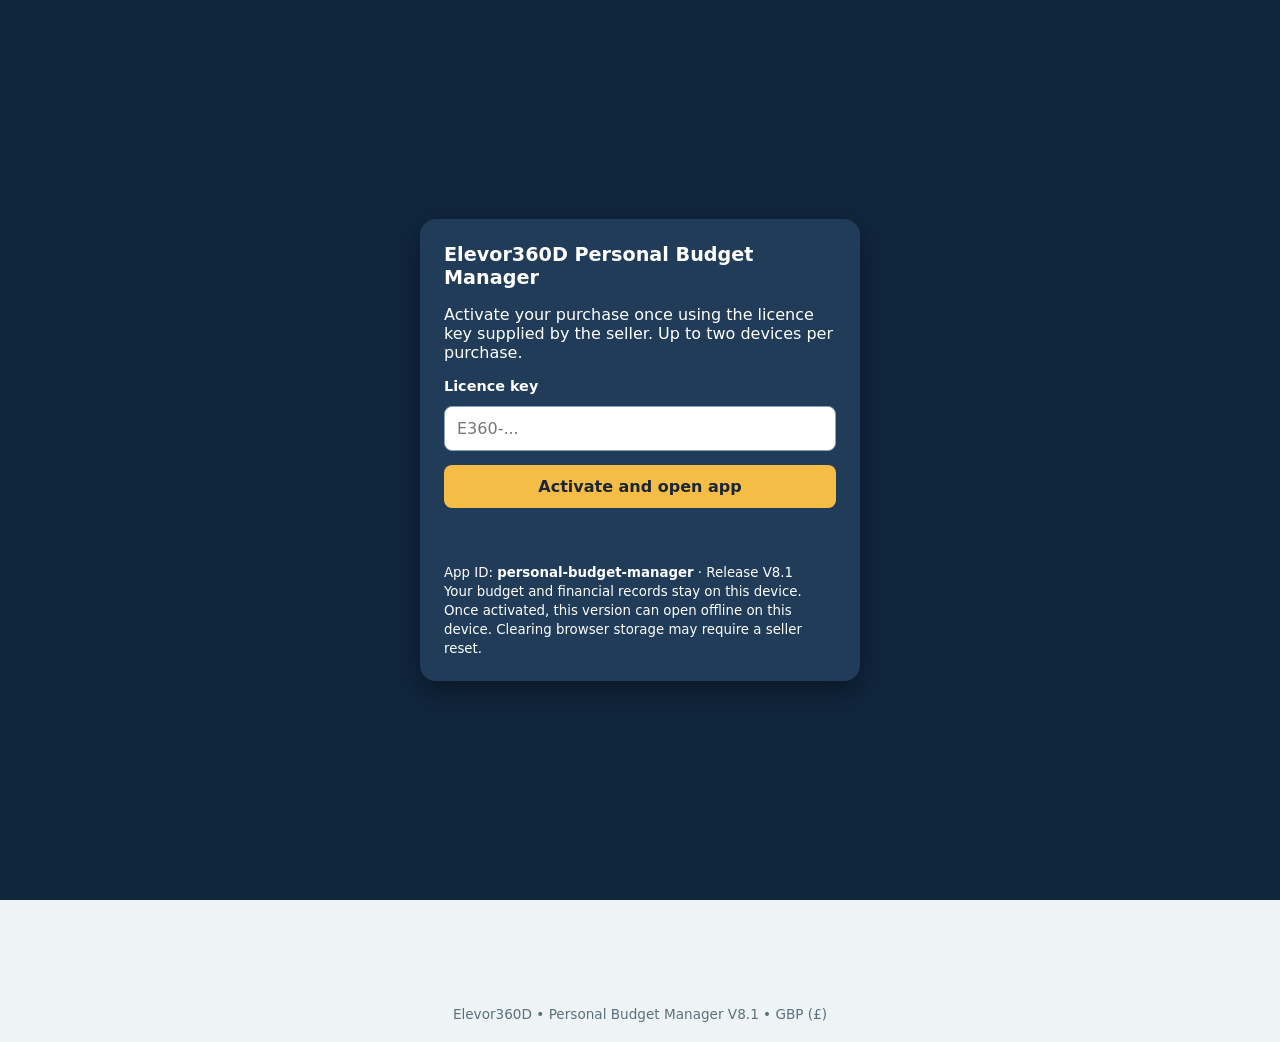
==== commit bc9b9b84: "Add files via upload" ====
--- a/index.html
+++ b/index.html
@@ -1,18 +1,86 @@
-<!doctype html><html><head><meta charset="utf-8"><meta name="viewport" content="width=device-width,initial-scale=1"><meta name="theme-color" content="#17324d"><title>Elevor360D Gardener Quote Pro</title><link rel="manifest" href="manifest.webmanifest"><link rel="stylesheet" href="style.css"></head><body>
-<header><div><small>Elevor360D</small><h1>Gardener Quote Pro</h1></div><button id="install" type="button" hidden>Install App</button></header>
-<nav><button data-tab="dash" class="active">Dashboard</button><button data-tab="new">New Quote</button><button data-tab="saved">Quotes & Jobs</button><button data-tab="customers">Customers</button><button data-tab="templates">Templates</button><button data-tab="reports">Reports</button><button data-tab="help">Help</button><button data-tab="settings">Settings</button></nav><main>
-<section id="dash" class="tab active"><div class="v4hero"><small>Elevor360D Business Tools</small><h2>Gardener Quote Pro V4</h2><p>Estimate jobs, manage customers, issue professional quotes and invoices, and keep track of payments and profit — even offline.</p></div><div id="setupBanner" class="setupBanner" hidden><div><b>Finish your business setup</b><br><small>Add your business details and defaults before creating customer documents.</small></div><button onclick="tab('settings')">Set Up Now</button></div><h2>Dashboard</h2><div class="cards"><article>Quotes<b id="dq">0</b></article><article>Accepted<b id="da">0</b></article><article>Active Jobs<b id="dj">0</b></article><article>Outstanding<b id="outstanding">£0.00</b></article><article>Total Quoted<b id="dv">£0.00</b></article><article>Profit<b id="dprofit">£0.00</b></article></div><div class="panel"><h3>Quick Start</h3><p>Use Quick Quote for routine work or create a detailed multi-area estimate. Track deposits, payments, job status and profit, then print a professional quote or invoice.</p><button onclick="newQuote()">Create New Quote</button></div></section>
-<section id="new" class="tab"><h2 id="editorTitle">New Quote</h2><div class="wizard"><span>1 Customer</span><span>2 Garden Areas</span><span>3 Services & Materials</span><span>4 Labour / Waste</span><span>5 Price</span><span>6 Save / Print</span></div><div class="panel"><div class="heading"><h3>Quick Job Presets</h3><span class="badge">V4</span></div><div id="presetJobs" class="presetGrid"></div></div><div class="panel grid"><label>Quote number<input id="quoteNo" readonly></label><label>Quote date<input id="date" type="date"></label><label>Valid for (days)<input id="validDays" type="number" value="30"></label><label>Status<select id="status"><option>Draft</option><option>Quote Sent</option><option>Accepted</option><option>In Progress</option><option>Completed</option><option>Paid</option></select></label></div>
-<div class="panel grid"><h3 class="wide">Customer & Job</h3><label>Customer name<input id="customer" required></label><label>Phone<input id="phone"></label><label>Email<input id="email" type="email"></label><label class="wide">Address<textarea id="address"></textarea></label><label class="wide">Property / access notes<textarea id="propertyNotes" placeholder="Gate access, parking, pets, water supply, preferred visit times..."></textarea></label><label class="wide">Job description<textarea id="desc"></textarea></label><label>Customer record<select id="customerSelect"><option value="">New / none</option></select></label><button type="button" id="saveCustomer" class="secondary">Save Customer</button></div>
-<div class="panel"><div class="heading"><h3>Garden Areas</h3><button type="button" id="addRoom" class="secondary">+ Add area</button></div><div id="areas"></div><div class="result">Total measured area: <b id="totalArea">0.00 m²</b> • Area/service cost: <b id="totalPaint">£0.00</b></div></div>
-<div class="panel"><h3>Materials / Plants</h3><div id="materials"></div><button type="button" id="addMaterial" class="secondary">+ Add material</button><div class="result">Materials / plants: <b id="matTotal">£0.00</b></div></div>
-<div class="panel"><h3>Labour & Additional Costs</h3><div class="grid"><label>Rate type<select id="rateType"><option>Day rate</option><option>Hourly rate</option><option>Fixed labour</option></select></label><label>Rate (£)<input id="rate" type="number" step=".01"></label><label>Days / Hours<input id="units" type="number" step=".5" value="1"></label><label>Travel / Mileage (£)<input id="travel" type="number" value="0"></label><label>Equipment / Waste Hire (£)<input id="hire" type="number" value="0"></label><label>Other (£)<input id="other" type="number" value="0"></label></div></div>
-<div class="panel"><h3>Garden Service Details</h3><div class="grid"><label>Service type<select id="gardenService"><option>Lawn Mowing</option><option>Hedge Cutting</option><option>General Maintenance</option><option>Garden Clearance</option><option>Weeding</option><option>Pruning</option><option>Planting & Borders</option><option>Turf Laying</option><option>Pressure Washing</option><option>Fence Treatment</option><option>Patio / Gravel Work</option><option>Other</option></select></label><label>Maintenance frequency<select id="frequency"><option>One-off</option><option>Weekly</option><option>Fortnightly</option><option>Monthly</option><option>Seasonal</option></select></label><label>Waste disposal (£)<input id="wasteCost" type="number" value="0" step=".01"></label><label>Mileage / delivery (£)<input id="mileageCost" type="number" value="0" step=".01"></label><label class="wide">Garden / access notes<textarea id="gardenNotes" placeholder="Gate access, parking, pets, green waste, plant notes..."></textarea></label></div></div><div class="panel"><h3>Job Records</h3><div class="grid"><label>Actual job expenses (£)<input id="actualExpenses" type="number" value="0" step=".01"></label><label>Plant / treatment notes<input id="colourNotes" placeholder="e.g. Lawn feed applied; roses pruned"></label><label>Before photos<input id="beforePhotos" type="file" accept="image/*" multiple></label><label>After photos<input id="afterPhotos" type="file" accept="image/*" multiple></label></div><div id="photoPreview" class="photoGrid"></div><h4>Customer approval signature</h4><canvas id="signature" width="700" height="180"></canvas><div class="actions"><button type="button" id="clearSignature" class="ghost">Clear Signature</button></div></div><div class="panel"><h3>Price & Payments</h3><div class="grid"><label>Markup (%)<input id="markup" type="number" value="15"></label><label>VAT (%)<input id="vat" type="number" value="0"></label><label>Deposit required (£)<input id="deposit" type="number" value="0"></label><label>Payments received (£)<input id="paid" type="number" value="0"></label><label class="wide">Terms / notes<textarea id="terms" placeholder="e.g. 30% deposit before work starts. Balance due on completion."></textarea></label></div><div id="summary" class="summary"></div><div class="actions"><button type="button" id="save">Save Quote</button><button type="button" id="printCurrent" class="secondary">Print / PDF Quote</button><button type="button" id="cancelEdit" class="ghost">Clear</button></div></div></section>
-<section id="saved" class="tab"><div class="heading"><h2>Quotes & Jobs</h2><input id="search" placeholder="Search customer or quote..."></div><div id="list"></div></section>
+<!DOCTYPE html>
+<html lang="en"><head><meta charset="UTF-8"><meta name="viewport" content="width=device-width,initial-scale=1">
+<meta name="theme-color" content="#123b50"><meta name="description" content="Offline personal budget manager">
+<link rel="manifest" href="manifest.webmanifest"><link rel="icon" href="icon.svg" type="image/svg+xml">
+<title>Elevor360D Personal Budget Manager V8.1</title>
+<style>
+body.licence-locked > header,body.licence-locked > main{visibility:hidden}
 
-<section id="customers" class="tab"><div class="heading"><h2>Customers</h2><input id="customerSearch" placeholder="Search customers..."></div><div id="customerList"></div></section>
-<section id="templates" class="tab"><div class="heading"><h2>Job Templates</h2><button id="saveTemplate">Save Current Quote as Template</button></div><div class="panel"><p>Reusable templates speed up common jobs such as lawn mowing, hedge cutting, garden clearance, pressure washing and seasonal maintenance.</p><div class="grid"><label>Template name<input id="templateName" placeholder="e.g. Fortnightly Lawn & Borders"></label><label>Template description<input id="templateDesc" placeholder="Optional note"></label></div></div><div id="templateList"></div></section>
-<section id="reports" class="tab"><h2>Business Reports</h2><div class="cards"><article>Quoted<b id="rQuoted">£0.00</b></article><article>Received<b id="rPaid">£0.00</b></article><article>Outstanding<b id="rOutstanding">£0.00</b></article><article>Expenses<b id="rExpenses">£0.00</b></article><article>Est. Profit<b id="rProfit">£0.00</b></article></div><div class="panel"><h3>Job Profit Summary</h3><div id="profitList"></div></div></section>
-<section id="help" class="tab"><h2>Help & User Guide</h2><div class="panel"><h3>Getting Started</h3><div class="helpStep"><b>Quick Quote</b><p>Choose a gardening preset on New Quote, select the customer and adjust the measurements, labour, materials and charges to match the actual job.</p></div><div class="helpStep"><b>1. Set up your business</b><p>Open Settings and enter the trading name, contact details, default markup/VAT and payment instructions used on customer documents.</p></div><div class="helpStep"><b>2. Create a quote</b><p>Add the customer, areas/areas, services, materials, labour, waste and other costs. V3 calculates the quote as you work.</p></div><div class="helpStep"><b>3. Save and print</b><p>Save the quote, then use Print / PDF Quote to print it or choose Save as PDF in your device print window.</p></div><div class="helpStep"><b>4. Run the job</b><p>Change the status to Accepted or In Progress, record colours, photographs, expenses, deposits and payments.</p></div><div class="helpStep"><b>5. Invoice and backup</b><p>Convert completed work to an invoice and regularly download a backup from Settings.</p></div></div><div class="panel"><h3>Important Data Note</h3><p>This app stores business data on this device. Clearing browser/site data can remove it. Use Backup & Restore regularly, especially before changing phones or computers.</p></div></section>
-<section id="settings" class="tab"><h2>Business Settings</h2><div class="panel"><h3>First-run Setup</h3><p>Complete these details once. They will be reused on quotes and invoices.</p></div><div class="panel grid"><label>Business name<input id="biz"></label><label>Telephone<input id="bizphone"></label><label>Email<input id="bizemail"></label><label>VAT number<input id="vatNo"></label><label>Default markup (%)<input id="defmarkup" type="number" value="15"></label><label>Default VAT (%)<input id="defvat" type="number" value="0"></label><label class="wide">Business address<textarea id="bizaddress"></textarea></label><label class="wide">Payment details / footer<textarea id="paydetails" placeholder="Bank details or payment instructions"></textarea></label><label>Logo<input id="logoFile" type="file" accept="image/*"></label><div><img id="logoPreview" class="logoPreview" alt="Business logo"></div><button id="saveSettings">Save Settings</button></div><div class="panel"><h3>Backup & Restore</h3><p>Download a backup before moving the app to another phone or computer.</p><div class="actions"><button id="backup">Download Backup</button><label class="filebtn">Restore Backup<input id="restore" type="file" accept="application/json"></label></div></div><div class="panel dangerZone"><h3>Data Maintenance</h3><p>Download a backup before resetting the app. Reset removes quotes, customers, templates and settings from this device.</p><button id="resetAll" class="danger">Reset All App Data</button></div></section>
-</main><footer>Gardener Quote Pro • Elevor360D</footer><script src="licence.js"></script></body></html>+:root{font-family:system-ui,Arial,sans-serif;color:#173447;background:#eef3f5}*{box-sizing:border-box}
+body{margin:0}header{background:#123b50;color:white;padding:18px 16px}header h1{margin:0;font-size:1.35rem}header small{opacity:.85}
+main{max-width:1000px;margin:auto;padding:14px}nav{display:flex;gap:7px;flex-wrap:wrap;margin:0 0 15px}
+.mobile-menu{display:none}
+@media(max-width:650px){
+.mobile-menu{display:block;margin-bottom:12px}
+#tabs{display:none;flex-direction:column;gap:4px;background:white;border-radius:12px;padding:8px;box-shadow:0 2px 8px #17344712}
+#tabs.open{display:flex}
+#tabs button{width:100%;text-align:left;padding:12px}
+header h1{font-size:1.15rem}
+.grid{grid-template-columns:repeat(2,minmax(0,1fr))}
+.metric{padding:11px}.metric strong{font-size:1.2rem}
+}
+@media(max-width:380px){.grid{grid-template-columns:1fr}}
+@media print{header,nav,.mobile-menu,#installPanel,#quickExpense,#quickIncome,button{display:none!important}main{max-width:none}.page{display:none!important}#dashboard{display:block!important}.card{box-shadow:none;border:1px solid #ddd}}
+button,.btn{border:0;border-radius:9px;background:#126c83;color:white;padding:10px 13px;font:inherit;cursor:pointer}
+button:hover{filter:brightness(.93)}button:focus-visible,input:focus-visible,select:focus-visible{outline:3px solid #e6a532}
+nav button{background:#dbe8ed;color:#143c4d}nav button.active{background:#126c83;color:white}
+.card{background:white;border-radius:14px;padding:16px;margin-bottom:14px;box-shadow:0 2px 8px #17344710}
+h2{margin:0 0 14px;font-size:1.2rem}h3{margin:12px 0 8px;font-size:1rem}
+.grid{display:grid;grid-template-columns:repeat(auto-fit,minmax(190px,1fr));gap:12px}
+.metric{background:#f2f8f9;padding:15px;border-radius:12px}.metric strong{display:block;font-size:1.55rem;margin-top:5px}
+label{display:block;font-weight:600;font-size:.9rem;margin:8px 0 4px}input,select{width:100%;padding:11px;border:1px solid #b9cbd1;border-radius:8px;background:white;font:inherit}
+.row{display:flex;flex-wrap:wrap;gap:10px;align-items:center}.row>*{flex:1;min-width:130px}
+table{border-collapse:collapse;width:100%;font-size:.91rem}th,td{text-align:left;border-bottom:1px solid #e1eaed;padding:9px 5px}td:last-child{text-align:right}
+.tablewrap{overflow-x:auto}.muted{color:#59717c;font-size:.87rem}.positive{color:#08764e}.negative{color:#b23b39}
+.bar{height:12px;background:#e5edf0;border-radius:10px;overflow:hidden}.bar span{display:block;background:#1b8793;height:100%}
+.danger{background:#b03c45}.secondary{background:#607e8b}.hidden{display:none!important}
+.notice{background:#fff5dc;padding:10px;border-radius:8px;font-size:.9rem}
+#dataStatus{font-size:.9rem;color:#17694e;margin:10px 0}
+#dataStatus:empty{display:none}
+@media(max-width:650px){.card{padding:13px}.row>button{min-width:95px}.tablewrap{max-width:100%}input,select,button{font-size:16px}#menuToggle{width:100%;text-align:left;font-weight:700}}
+footer{text-align:center;color:#59717c;padding:20px;font-size:.85rem}
+@media(max-width:550px){th,td{font-size:.8rem}main{padding:10px}}
+</style></head><body class="licence-locked">
+<header><div style="max-width:1000px;margin:auto"><h1>Elevor360D Personal Budget Manager</h1><small>Version 8.1 • Private, offline-first personal finances</small></div></header>
+<main><button id="menuToggle" type="button" class="mobile-menu" aria-controls="tabs" aria-expanded="false">☰ Menu — <span id="currentSection">Overview</span></button><nav id="tabs" aria-label="App sections"></nav>
+<section id="dashboard" class="page">
+<div id="installPanel" class="card">
+<div class="row"><div style="flex:3"><h2 style="margin:0 0 5px">Install Personal Budget Manager</h2><p class="muted" style="margin:0">Add the app to your phone, tablet or computer for convenient offline access.</p></div><button id="installBtn" type="button" style="flex:1">Install App</button></div>
+<p id="installHelp" class="notice hidden" role="status"></p>
+</div>
+<div class="card"><div class="row"><h2 style="margin:0">Your money at a glance</h2><button type="button" id="prevMonth" aria-label="Previous month">◀</button><input id="month" type="month" aria-label="Select month"><button type="button" id="nextMonth" aria-label="Next month">▶</button></div></div>
+<div class="card"><div class="row"><button id="quickExpense" type="button">+ Add expense</button><button id="quickIncome" type="button" class="secondary">+ Add income</button></div></div>
+<div class="grid" id="metrics"></div>
+<p class="muted" style="margin:0 0 14px">Remaining = recorded income minus recorded expenses for the selected month. It is not your bank account balance.</p>
+<div class="card"><h2>Spending by category</h2><div id="categorySummary"></div></div>
+<div class="card"><h2>Budget health</h2><div id="budgetHealth"></div></div>
+<div class="card"><h2>Monthly insights</h2><div id="insights"></div></div>
+<div class="card"><h2>Annual summary</h2><div class="row"><label for="reportYear">Year <input id="reportYear" type="number" min="2000" max="2100" step="1"></label><button id="printReport" type="button">Print / Save PDF report</button></div><div id="annualReport" class="tablewrap"></div></div>
+<div class="card"><h2>Six-month income and spending trend</h2><div id="trendChart"></div></div><div class="card"><h2>Upcoming bills</h2><div id="upcoming"></div></div>
+</section>
+<section id="transactions" class="page hidden">
+<div class="card"><h2 id="transactionHeading">Add transaction</h2><form id="transactionForm">
+<input type="hidden" id="txId"><div class="grid">
+<div><label for="txDate">Date</label><input id="txDate" type="date" required></div>
+<div><label for="txType">Type</label><select id="txType"><option value="expense">Expense</option><option value="income">Income</option></select></div>
+<div><label for="txAmount">Amount (£)</label><input id="txAmount" type="number" step="0.01" min="0.01" required></div>
+<div><label for="txCategory">Category</label><select id="txCategory"></select></div>
+<div><label for="txNote">Description</label><input id="txNote" maxlength="120" placeholder="e.g. Weekly groceries"></div>
+</div><p><button type="submit">Save transaction</button> <button type="button" class="secondary" id="clearTx">Clear form</button></p></form></div>
+<div class="card"><h2>Transactions</h2><p class="muted">Use the filters to find entries across all months.</p><div class="row"><input id="txSearch" placeholder="Search description or category" aria-label="Search transactions"><select id="txMonthFilter" aria-label="Filter by month"><option value="all">All months</option><option value="selected">Selected overview month</option></select><select id="txFilter"><option value="all">All types</option><option value="income">Income</option><option value="expense">Expenses</option></select></div><div class="tablewrap" id="txList"></div></div>
+</section>
+<section id="budgets" class="page hidden"><div class="card"><h2>Monthly category budgets</h2><p class="muted">Set a monthly limit for each expense category. These limits apply to every month until changed.</p><div id="budgetFields"></div><p><button id="saveBudgets">Save budgets</button></p></div><div class="card"><h2>Budget progress for selected month</h2><div id="budgetProgress"></div></div></section>
+<section id="bills" class="page hidden"><div class="card"><h2>Add or edit recurring bill</h2><form id="billForm"><input type="hidden" id="billId"><div class="grid"><div><label for="billName">Bill name</label><input id="billName" required maxlength="80"></div><div><label for="billAmount">Amount (£)</label><input id="billAmount" type="number" min=".01" step=".01" required></div><div><label for="billDay">Due day of month (1–31)</label><input id="billDay" type="number" min="1" max="31" required></div></div><p><button type="submit">Save bill</button> <button type="button" class="secondary" id="clearBill">Clear form</button></p></form></div><div class="card"><h2>Recurring bills</h2><p class="notice">Bills are reminders only. They are not automatically deducted from your balance. Record payments under Transactions.</p><div id="billList"></div></div></section>
+<section id="goals" class="page hidden"><div class="card"><h2>Savings goals</h2><form id="goalForm"><input type="hidden" id="goalId"><div class="grid"><div><label for="goalName">Goal</label><input id="goalName" required maxlength="80"></div><div><label for="goalTarget">Target (£)</label><input id="goalTarget" type="number" min=".01" step=".01" required></div><div><label for="goalSaved">Already saved (£)</label><input id="goalSaved" type="number" min="0" step=".01" required></div></div><p><button type="submit">Save goal</button> <button type="button" class="secondary" id="clearGoal">Clear form</button></p></form></div><div class="card"><h2>Your goals</h2><p class="muted">Savings amounts are manually maintained; they do not change automatically when transactions are added.</p><div id="goalList"></div></div></section>
+<section id="debts" class="page hidden">
+<div class="card"><h2>Debt repayment tracker</h2><p class="muted">Track credit cards, loans and repayments. Figures are entered manually and do not change your transaction balance automatically.</p>
+<form id="debtForm"><input type="hidden" id="debtId"><div class="grid">
+<div><label for="debtName">Debt name</label><input id="debtName" required maxlength="80" placeholder="e.g. Credit card"></div>
+<div><label for="debtOriginal">Original balance (£)</label><input id="debtOriginal" type="number" min=".01" step=".01" required></div>
+<div><label for="debtRemaining">Remaining balance (£)</label><input id="debtRemaining" type="number" min="0" step=".01" required></div>
+<div><label for="debtPayment">Planned monthly payment (£)</label><input id="debtPayment" type="number" min="0" step=".01" required></div>
+</div><p><button type="submit">Save debt</button> <button type="button" id="clearDebt" class="secondary">Clear form</button></p></form></div>
+<div class="card"><h2>Debt overview</h2><div id="debtSummary"></div><div id="debtList"></div></div></section>
+<section id="settings" class="page hidden"><div class="card"><h2>Backup and restore</h2><p>All financial information is stored in this browser on this device. Back up regularly, especially before changing phones or clearing browser data.</p><p><button id="exportJson">Download JSON backup</button> <button id="exportCsv" class="secondary">Export transactions CSV</button></p><label for="restoreFile">Restore JSON backup</label><input type="file" id="restoreFile" accept=".json,application/json"><p class="notice">Before restoring, the app will show the backup contents and offer to download a safety copy of your current records. Restoring replaces all existing data. Keep backups private.</p><p id="dataStatus" role="status" aria-live="polite"></p></div><div class="card"><h2>Install and privacy</h2><p class="muted">On Android Chrome: open the hosted app, tap the browser menu and choose Install app or Add to Home screen. On desktop Chrome or Edge, use the install icon in the address bar if available.</p><p>Offline access requires opening the hosted app once while connected to the internet. Your entries remain on this device; no account or cloud sync is included.</p><button id="wipe" class="danger">Delete all saved data</button></div></section>
+</main><footer>Elevor360D • Personal Budget Manager V8.1 • GBP (£)</footer>
+<script src="licence.js"></script></body></html>
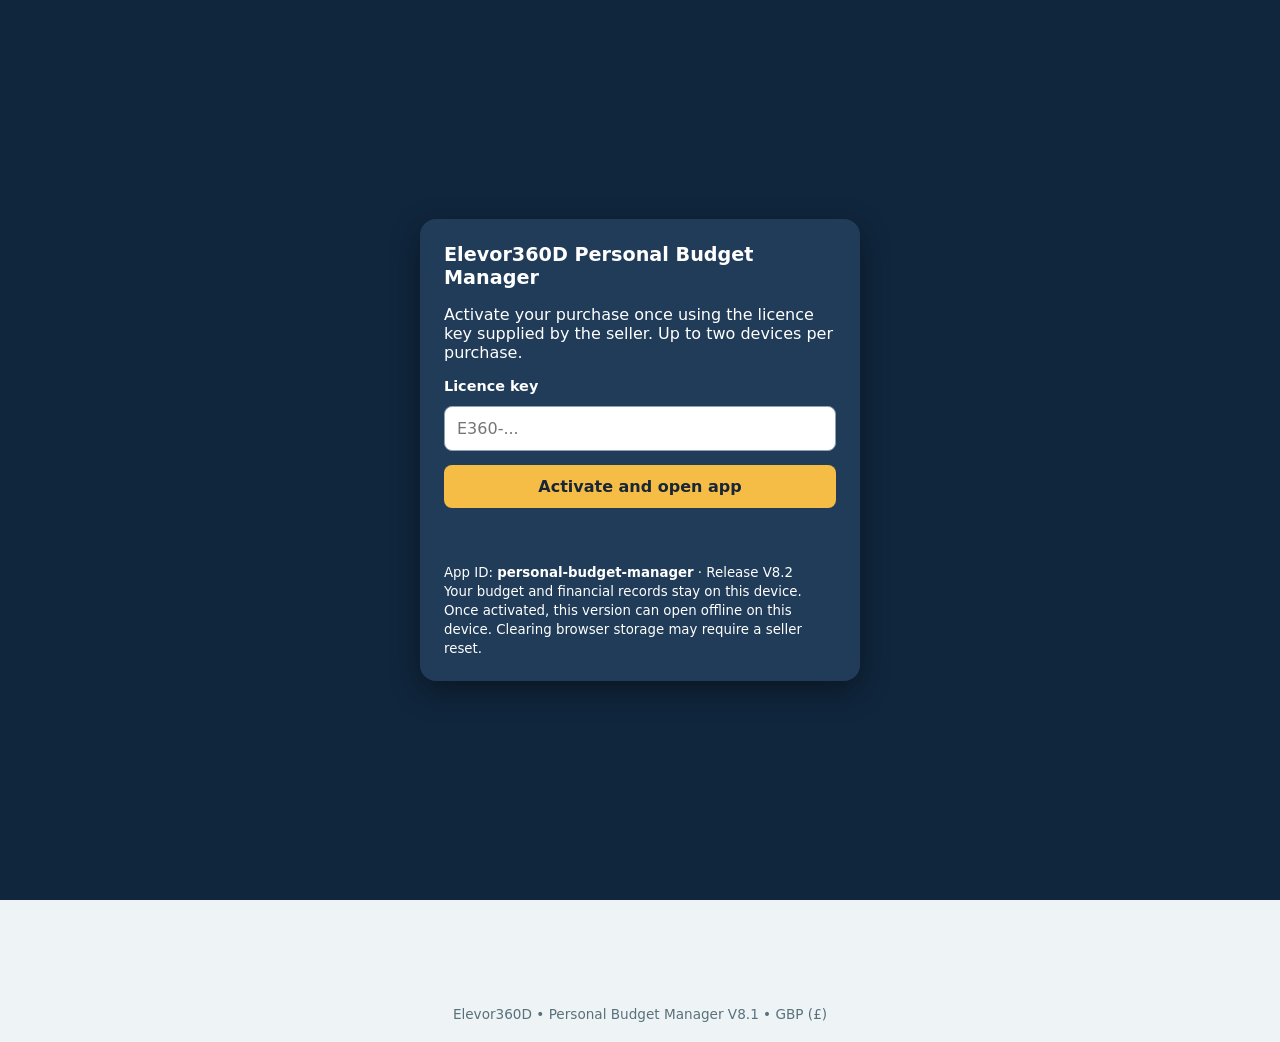
==== commit 98dbee10: "Add files via upload" ====
--- a/index.html
+++ b/index.html
@@ -41,7 +41,7 @@
 footer{text-align:center;color:#59717c;padding:20px;font-size:.85rem}
 @media(max-width:550px){th,td{font-size:.8rem}main{padding:10px}}
 </style></head><body class="licence-locked">
-<header><div style="max-width:1000px;margin:auto"><h1>Elevor360D Personal Budget Manager</h1><small>Version 8.1 • Private, offline-first personal finances</small></div></header>
+<header><div style="max-width:1000px;margin:auto"><h1>Elevor360D Personal Budget Manager</h1><small>Version 8.2 • Private, offline-first personal finances</small></div></header>
 <main><button id="menuToggle" type="button" class="mobile-menu" aria-controls="tabs" aria-expanded="false">☰ Menu — <span id="currentSection">Overview</span></button><nav id="tabs" aria-label="App sections"></nav>
 <section id="dashboard" class="page">
 <div id="installPanel" class="card">
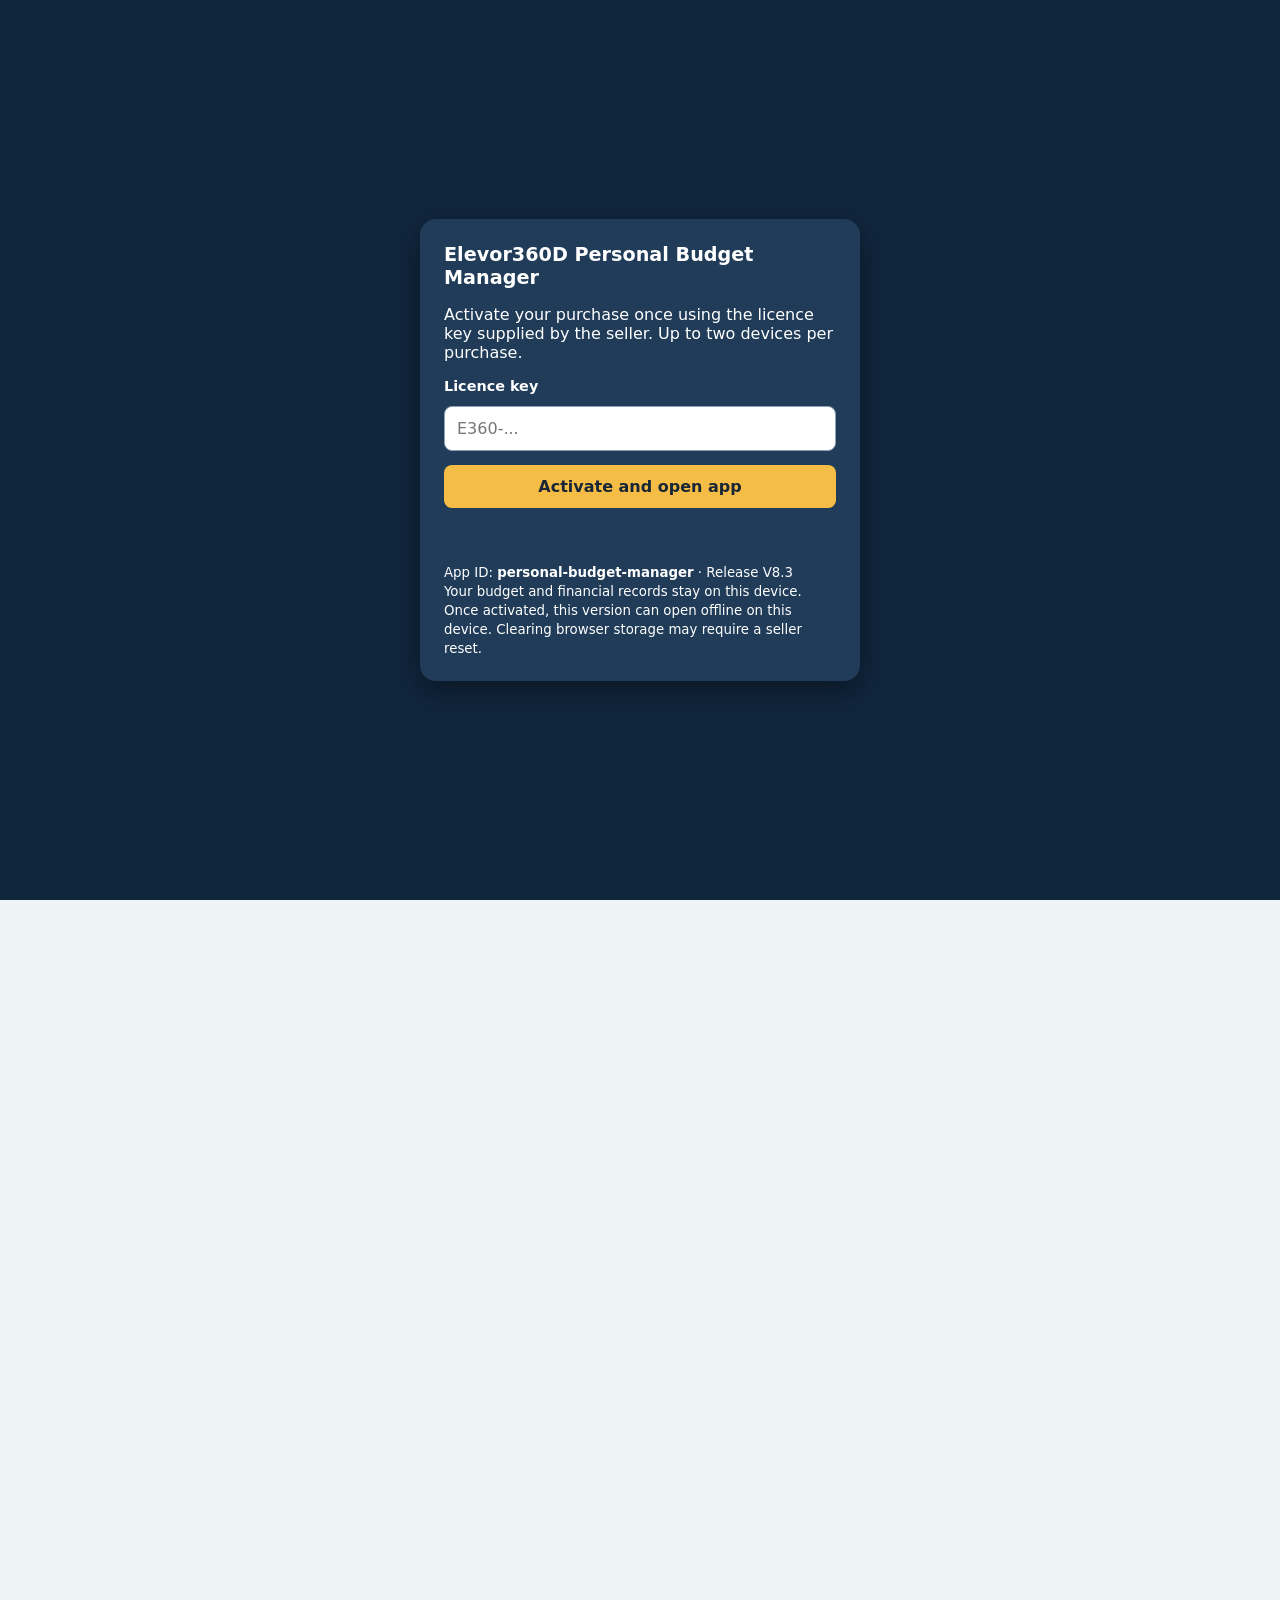
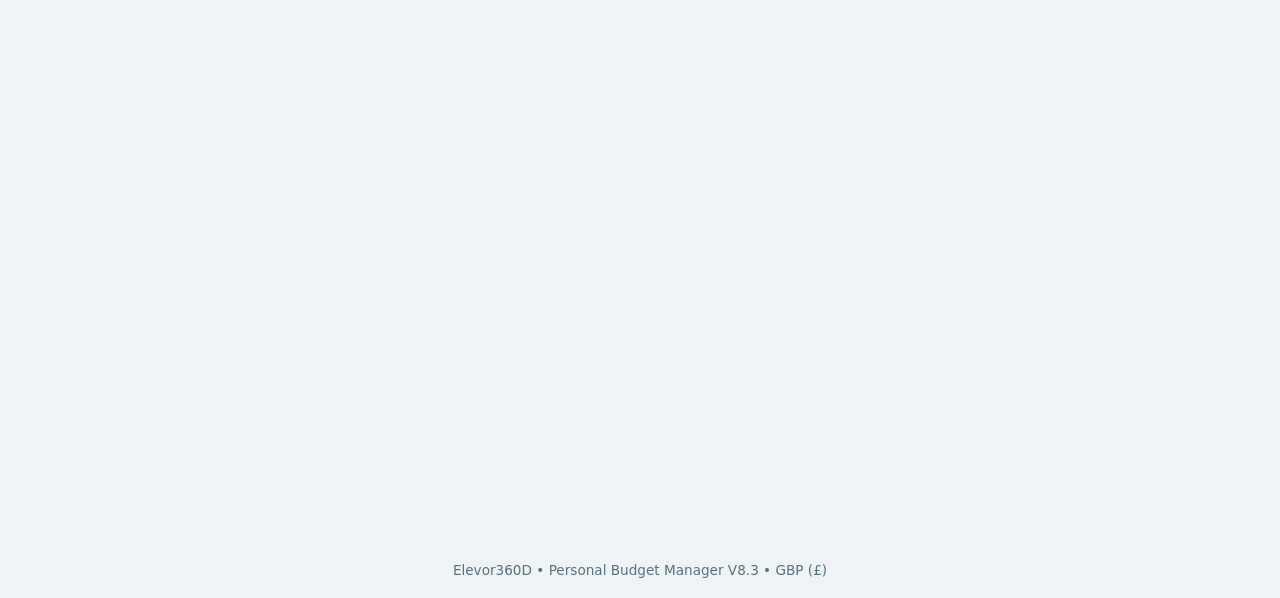
==== commit e6d290f9: "Add files via upload" ====
--- a/index.html
+++ b/index.html
@@ -41,7 +41,7 @@
 footer{text-align:center;color:#59717c;padding:20px;font-size:.85rem}
 @media(max-width:550px){th,td{font-size:.8rem}main{padding:10px}}
 </style></head><body class="licence-locked">
-<header><div style="max-width:1000px;margin:auto"><h1>Elevor360D Personal Budget Manager</h1><small>Version 8.2 • Private, offline-first personal finances</small></div></header>
+<header><div style="max-width:1000px;margin:auto"><h1>Elevor360D Personal Budget Manager</h1><small>Version 8.3 • Private, offline-first personal finances</small></div></header>
 <main><button id="menuToggle" type="button" class="mobile-menu" aria-controls="tabs" aria-expanded="false">☰ Menu — <span id="currentSection">Overview</span></button><nav id="tabs" aria-label="App sections"></nav>
 <section id="dashboard" class="page">
 <div id="installPanel" class="card">
@@ -82,5 +82,5 @@
 </div><p><button type="submit">Save debt</button> <button type="button" id="clearDebt" class="secondary">Clear form</button></p></form></div>
 <div class="card"><h2>Debt overview</h2><div id="debtSummary"></div><div id="debtList"></div></div></section>
 <section id="settings" class="page hidden"><div class="card"><h2>Backup and restore</h2><p>All financial information is stored in this browser on this device. Back up regularly, especially before changing phones or clearing browser data.</p><p><button id="exportJson">Download JSON backup</button> <button id="exportCsv" class="secondary">Export transactions CSV</button></p><label for="restoreFile">Restore JSON backup</label><input type="file" id="restoreFile" accept=".json,application/json"><p class="notice">Before restoring, the app will show the backup contents and offer to download a safety copy of your current records. Restoring replaces all existing data. Keep backups private.</p><p id="dataStatus" role="status" aria-live="polite"></p></div><div class="card"><h2>Install and privacy</h2><p class="muted">On Android Chrome: open the hosted app, tap the browser menu and choose Install app or Add to Home screen. On desktop Chrome or Edge, use the install icon in the address bar if available.</p><p>Offline access requires opening the hosted app once while connected to the internet. Your entries remain on this device; no account or cloud sync is included.</p><button id="wipe" class="danger">Delete all saved data</button></div></section>
-</main><footer>Elevor360D • Personal Budget Manager V8.1 • GBP (£)</footer>
-<script src="licence.js"></script></body></html>+</main><footer>Elevor360D • Personal Budget Manager V8.3 • GBP (£)</footer>
+<script src="licence.js"></script><script src="app.js"></script></body></html>
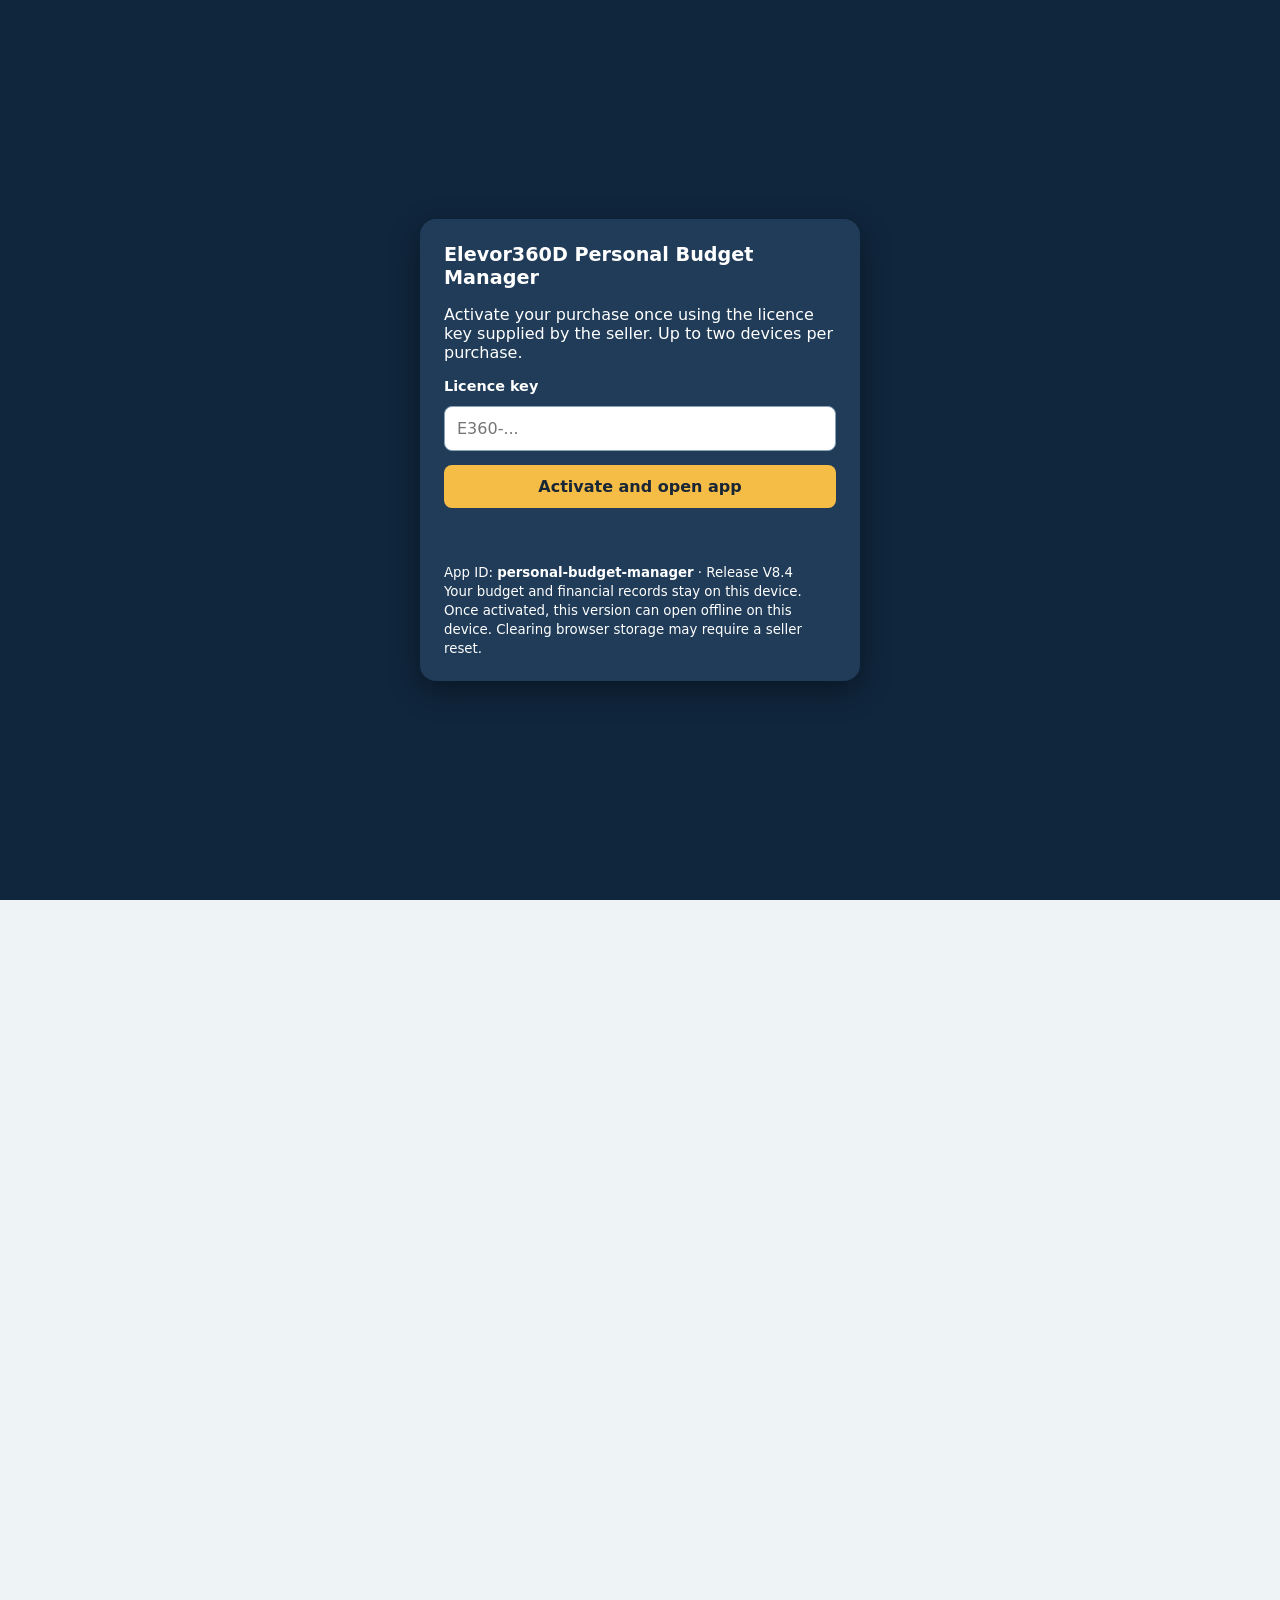
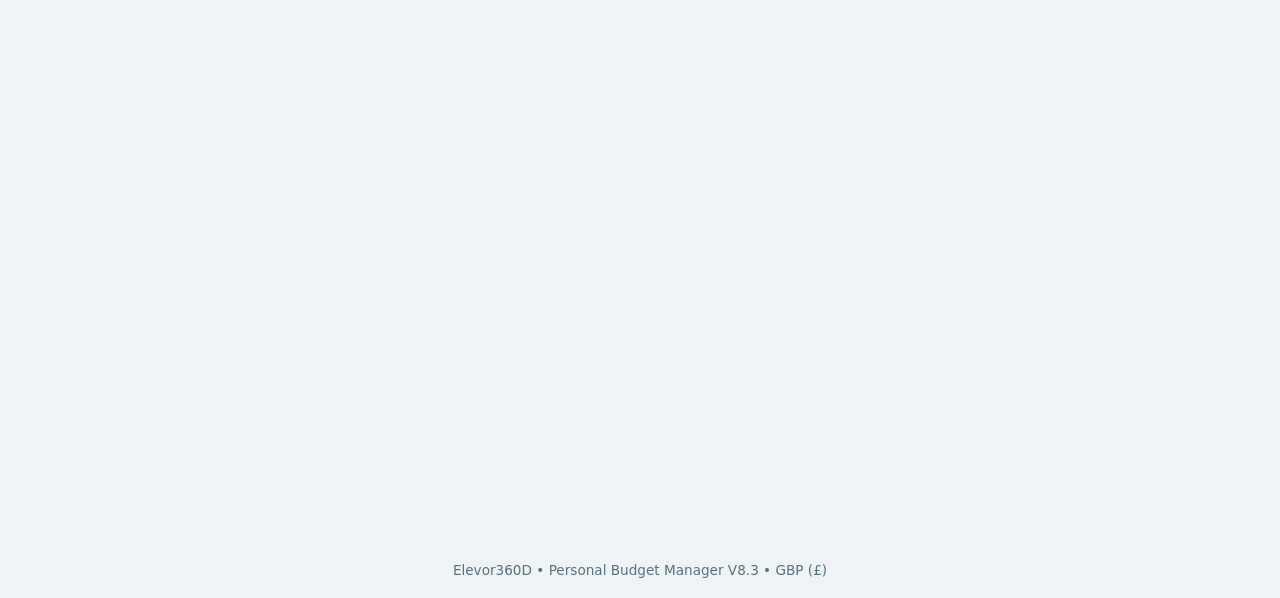
==== commit 4a24d7bd: "Add files via upload" ====
--- a/index.html
+++ b/index.html
@@ -2,7 +2,7 @@
 <html lang="en"><head><meta charset="UTF-8"><meta name="viewport" content="width=device-width,initial-scale=1">
 <meta name="theme-color" content="#123b50"><meta name="description" content="Offline personal budget manager">
 <link rel="manifest" href="manifest.webmanifest"><link rel="icon" href="icon.svg" type="image/svg+xml">
-<title>Elevor360D Personal Budget Manager V8.1</title>
+<title>Elevor360D Personal Budget Manager V8.4</title>
 <style>
 body.licence-locked > header,body.licence-locked > main{visibility:hidden}
 
@@ -41,7 +41,7 @@
 footer{text-align:center;color:#59717c;padding:20px;font-size:.85rem}
 @media(max-width:550px){th,td{font-size:.8rem}main{padding:10px}}
 </style></head><body class="licence-locked">
-<header><div style="max-width:1000px;margin:auto"><h1>Elevor360D Personal Budget Manager</h1><small>Version 8.3 • Private, offline-first personal finances</small></div></header>
+<header><div style="max-width:1000px;margin:auto"><h1>Elevor360D Personal Budget Manager</h1><small>Version 8.4 • Private, offline-first personal finances</small></div></header>
 <main><button id="menuToggle" type="button" class="mobile-menu" aria-controls="tabs" aria-expanded="false">☰ Menu — <span id="currentSection">Overview</span></button><nav id="tabs" aria-label="App sections"></nav>
 <section id="dashboard" class="page">
 <div id="installPanel" class="card">
@@ -83,4 +83,208 @@
 <div class="card"><h2>Debt overview</h2><div id="debtSummary"></div><div id="debtList"></div></div></section>
 <section id="settings" class="page hidden"><div class="card"><h2>Backup and restore</h2><p>All financial information is stored in this browser on this device. Back up regularly, especially before changing phones or clearing browser data.</p><p><button id="exportJson">Download JSON backup</button> <button id="exportCsv" class="secondary">Export transactions CSV</button></p><label for="restoreFile">Restore JSON backup</label><input type="file" id="restoreFile" accept=".json,application/json"><p class="notice">Before restoring, the app will show the backup contents and offer to download a safety copy of your current records. Restoring replaces all existing data. Keep backups private.</p><p id="dataStatus" role="status" aria-live="polite"></p></div><div class="card"><h2>Install and privacy</h2><p class="muted">On Android Chrome: open the hosted app, tap the browser menu and choose Install app or Add to Home screen. On desktop Chrome or Edge, use the install icon in the address bar if available.</p><p>Offline access requires opening the hosted app once while connected to the internet. Your entries remain on this device; no account or cloud sync is included.</p><button id="wipe" class="danger">Delete all saved data</button></div></section>
 </main><footer>Elevor360D • Personal Budget Manager V8.3 • GBP (£)</footer>
-<script src="licence.js"></script><script src="app.js"></script></body></html>+<script>
+(function(){
+const showError=function(message){
+ let b=document.getElementById('startupDiagnostic');
+ if(!b){b=document.createElement('div');b.id='startupDiagnostic';b.style.cssText='position:relative;z-index:1000000;background:#fff0d6;color:#512c00;padding:12px;font:14px system-ui;white-space:pre-wrap';document.body.prepend(b)}
+ b.textContent='Budget Manager startup issue: '+message;
+};
+window.addEventListener('error',e=>showError(e.message||'Unknown JavaScript error'));
+window.addEventListener('unhandledrejection',e=>showError(String(e.reason||'Unexpected startup error')));
+})();
+</script><script>
+// Customer release: E360 licence activation. Client-side access gate, not tamper-proof DRM.
+(()=>{'use strict';
+const API='https://elevor360d-access-manager.elevor360.workers.dev';
+const APP='personal-budget-manager'; // Must match the licence manager's App ID
+const STORAGE='elevor360d_budget_licence_v1';
+const DEVICE='elevor360d_budget_device_v1';
+const chars='abcdefghijklmnopqrstuvwxyzABCDEFGHIJKLMNOPQRSTUVWXYZ0123456789_-';
+let id=localStorage.getItem(DEVICE);
+if(!id||!/^[-a-zA-Z0-9_]{12,128}$/.test(id)){id='dev_'+Array.from(crypto.getRandomValues(new Uint8Array(20)),v=>chars[v%chars.length]).join('');localStorage.setItem(DEVICE,id)}
+let started=false;
+function start(){if(started)return;started=true;document.getElementById('licenceGate')?.remove();document.body.classList.remove('licence-locked')}
+const gate=document.createElement('div');gate.id='licenceGate';gate.style.cssText='position:fixed;inset:0;z-index:999999;background:#10263d;color:white;display:flex;align-items:center;justify-content:center;padding:20px;font-family:system-ui,sans-serif';gate.innerHTML=`<div style="width:min(440px,100%);padding:24px;border-radius:16px;background:#203c58;box-shadow:0 10px 30px #0006"><h2 style="margin-top:0">Elevor360D Personal Budget Manager</h2><p>Activate your purchase once using the licence key supplied by the seller. Up to two devices per purchase.</p><label for="licCode">Licence key</label><input id="licCode" autocomplete="off" spellcheck="false" style="box-sizing:border-box;width:100%;padding:12px;margin:8px 0 14px;border-radius:8px;border:1px solid #8ba2b5;color:#111;background:#fff" placeholder="E360-..."><button id="licActivate" style="background:#f5bd46;color:#182636;border:0;border-radius:8px;padding:12px 18px;font-weight:bold;cursor:pointer;width:100%">Activate and open app</button><p id="licMessage" role="status" aria-live="polite" style="min-height:22px"></p><small>App ID: <strong>personal-budget-manager</strong> · Release V8.4</small><br><small>Your budget and financial records stay on this device. Once activated, this version can open offline on this device. Clearing browser storage may require a seller reset.</small></div>`;
+document.body.appendChild(gate);
+const msg=document.getElementById('licMessage'),inp=document.getElementById('licCode'),btn=document.getElementById('licActivate');
+async function post(path,code){const controller=new AbortController(),timer=setTimeout(()=>controller.abort(),12000);try{const r=await fetch(API+path,{method:'POST',headers:{'Content-Type':'application/json'},body:JSON.stringify({code,appId:APP,deviceId:id}),signal:controller.signal});const data=await r.json();return {status:r.status,data}}finally{clearTimeout(timer)}}
+const saved=()=>{try{return JSON.parse(localStorage.getItem(STORAGE)||'null')}catch{return null}};
+async function check(){
+ const s=saved();
+ if(!s||!/^E360-[A-F0-9]{36}$/.test(s.code||''))return;
+ inp.value=s.code;
+ if(!navigator.onLine){msg.textContent='Offline: opening your previously activated app.';start();return}
+ msg.textContent='Checking saved licence…';
+ try{
+  const verified=await post('/verify',s.code);
+  if(verified.data.ok){start();return}
+  // A previously activated customer may have a saved key but no recorded
+  // device verification. Retry activation automatically with the same key.
+  const activated=await post('/activate',s.code);
+  if(activated.data.ok){
+   localStorage.setItem(STORAGE,JSON.stringify({code:s.code,activatedAt:s.activatedAt||new Date().toISOString()}));
+   start();return;
+  }
+  msg.textContent='Saved licence not accepted for '+APP+': '+(activated.data.error||activated.data.message||'Unknown error');
+ }catch(e){
+  msg.textContent='Could not reach the licence server. If previously activated, you can open offline.';
+  const offline=document.createElement('button');offline.textContent='Open previously activated app';
+  offline.style.cssText='padding:10px;margin-top:8px';offline.onclick=start;msg.after(offline);
+ }
+}
+btn.onclick=async()=>{const code=inp.value.trim().toUpperCase();if(!/^E360-[A-F0-9]{36}$/.test(code)){msg.textContent='Please enter a valid E360 licence key.';return}btn.disabled=true;msg.textContent='Checking activation…';try{const r=await post('/activate',code);if(r.data.ok){localStorage.setItem(STORAGE,JSON.stringify({code,activatedAt:new Date().toISOString()}));start()}else msg.textContent='Activation refused for App ID '+APP+' (HTTP '+r.status+'): '+(r.data.error||r.data.message||'No reason returned')+'. Check the licence record App ID in your Access Manager. If the manager accepts this code for the same App ID, confirm the website is loading V8.1.'}catch(e){msg.textContent='Connection failed. Connect to the internet and try again.'}finally{btn.disabled=false}};
+check();
+})();
+
+</script><script>
+
+'use strict';
+const EXPENSE=['Housing','Groceries','Utilities','Transport','Health','Insurance','Entertainment','Shopping','Eating Out','Other'];
+const INCOME=['Salary','Pension','Benefits','Side Income','Other'];
+const KEY='elevor360d-budget-v1'; // Preserve V1 data automatically
+const $=id=>document.getElementById(id);
+const money=n=>new Intl.NumberFormat('en-GB',{style:'currency',currency:'GBP'}).format(Number(n)||0);
+const today=()=>{const d=new Date();return [d.getFullYear(),String(d.getMonth()+1).padStart(2,'0'),String(d.getDate()).padStart(2,'0')].join('-')};
+const uid=()=>crypto.randomUUID?crypto.randomUUID():String(Date.now())+Math.random();
+const blank=()=>({transactions:[],budgets:{},bills:[],goals:[],debts:[]});
+let data=blank();
+try{const stored=JSON.parse(localStorage.getItem(KEY));if(valid(stored))data={...stored,debts:Array.isArray(stored.debts)?stored.debts:[]}}catch(e){alert('Saved data could not be read. Restore a backup if available.')}
+function valid(d){return d&&typeof d==='object'&&Array.isArray(d.transactions)&&Array.isArray(d.bills)&&Array.isArray(d.goals)&&d.budgets&&typeof d.budgets==='object'&&!Array.isArray(d.budgets)&&d.transactions.every(t=>t&&typeof t.id==='string'&&/^\d{4}-\d{2}-\d{2}$/.test(t.date)&&['income','expense'].includes(t.type)&&Number.isFinite(Number(t.amount))&&Number(t.amount)>0&&typeof t.category==='string')&&d.bills.every(b=>b&&typeof b.id==='string'&&typeof b.name==='string'&&Number(b.amount)>0&&Number.isInteger(Number(b.day))&&Number(b.day)>=1&&Number(b.day)<=31)&&d.goals.every(g=>g&&typeof g.id==='string'&&typeof g.name==='string'&&Number(g.target)>0&&Number(g.saved)>=0)&&(d.debts===undefined||(Array.isArray(d.debts)&&d.debts.every(x=>x&&typeof x.id==='string'&&typeof x.name==='string'&&Number(x.original)>0&&Number(x.remaining)>=0&&Number(x.payment)>=0)))}
+function save(){try{localStorage.setItem(KEY,JSON.stringify(data))}catch(e){alert('Could not save. Browser storage may be full or unavailable.');return false}render();return true}
+function safe(s){return String(s??'').replace(/[&<>"']/g,c=>({'&':'&amp;','<':'&lt;','>':'&gt;','"':'&quot;',"'":'&#39;'}[c]))}
+function options(){const type=$('txType').value;const old=$('txCategory').value;$('txCategory').innerHTML=(type==='income'?INCOME:EXPENSE).map(c=>`<option>${safe(c)}</option>`).join('');if([...$('txCategory').options].some(o=>o.value===old))$('txCategory').value=old}
+function show(page){$('tabs').classList.remove('open');$('menuToggle').setAttribute('aria-expanded','false');$('currentSection').textContent=tabs.find(x=>x[0]===page)?.[1]||'Overview';document.querySelectorAll('.page').forEach(e=>e.classList.toggle('hidden',e.id!==page));document.querySelectorAll('#tabs button').forEach(e=>e.classList.toggle('active',e.dataset.page===page));render();window.scrollTo(0,0)}
+const tabs=[['dashboard','Overview'],['transactions','Transactions'],['budgets','Budgets'],['bills','Bills'],['goals','Savings Goals'],['debts','Debts'],['settings','Backup & Install']];
+$('tabs').innerHTML=tabs.map(([id,label])=>`<button data-page="${id}">${label}</button>`).join('');
+$('menuToggle').addEventListener('click',()=>{const open=$('tabs').classList.toggle('open');$('menuToggle').setAttribute('aria-expanded',String(open))});
+$('tabs').addEventListener('click',e=>{const b=e.target.closest('button[data-page]');if(b)show(b.dataset.page)});
+$('month').value=today().slice(0,7);$('reportYear').value=Number(today().slice(0,4));$('txDate').value=today();$('txType').addEventListener('change',options);options();
+function currentTx(){return data.transactions.filter(t=>t.date.slice(0,7)===$('month').value)}
+function render(){
+const tx=currentTx(),inc=tx.filter(t=>t.type==='income').reduce((a,t)=>a+Number(t.amount),0),out=tx.filter(t=>t.type==='expense').reduce((a,t)=>a+Number(t.amount),0);
+$('metrics').innerHTML=[['Income',inc,'positive'],['Expenses',out,'negative'],['Remaining',inc-out,inc-out>=0?'positive':'negative'],['Transactions',tx.length,'']].map(([label,val,cls])=>`<div class="metric">${label}<strong class="${cls}">${label==='Transactions'?val:money(val)}</strong></div>`).join('');
+const prevDate=new Date(Number($('month').value.slice(0,4)),Number($('month').value.slice(5,7))-2,1);
+const prevKey=prevDate.getFullYear()+'-'+String(prevDate.getMonth()+1).padStart(2,'0');
+const prevExpenses=data.transactions.filter(t=>t.type==='expense'&&t.date.slice(0,7)===prevKey).reduce((n,t)=>n+Number(t.amount),0);
+const delta=out-prevExpenses;
+const maxCategory=EXPENSE.map(c=>({category:c,total:tx.filter(t=>t.type==='expense'&&t.category===c).reduce((n,t)=>n+Number(t.amount),0)})).sort((a,b)=>b.total-a.total)[0];
+$('insights').innerHTML=`<div class="grid"><div class="metric">Compared with previous month<strong class="${delta>0?'negative':'positive'}">${delta>0?'+':''}${money(delta)}</strong><span class="muted">${prevExpenses===0?'Previous month has no recorded expenses.':delta>0?'More spent than last month':delta<0?'Less spent than last month':'Same spending as last month'}</span></div><div class="metric">Largest expense category<strong>${maxCategory&&maxCategory.total? safe(maxCategory.category):'None yet'}</strong><span class="muted">${money(maxCategory?.total||0)}</span></div></div>`;
+const reportYear=Number($('reportYear').value)||new Date().getFullYear();
+const annual=Array.from({length:12},(_,i)=>{const k=reportYear+'-'+String(i+1).padStart(2,'0');const rows=data.transactions.filter(t=>t.date.slice(0,7)===k);return {month:new Date(reportYear,i,1).toLocaleDateString('en-GB',{month:'long'}),income:rows.filter(t=>t.type==='income').reduce((n,t)=>n+Number(t.amount),0),expenses:rows.filter(t=>t.type==='expense').reduce((n,t)=>n+Number(t.amount),0)}});
+const totals=annual.reduce((a,r)=>({income:a.income+r.income,expenses:a.expenses+r.expenses}),{income:0,expenses:0});
+$('annualReport').innerHTML=`<table><thead><tr><th>Month</th><th>Income</th><th>Expenses</th><th>Remaining</th></tr></thead><tbody>${annual.map(r=>`<tr><td>${r.month}</td><td>${money(r.income)}</td><td>${money(r.expenses)}</td><td>${money(r.income-r.expenses)}</td></tr>`).join('')}<tr><th>Total</th><th>${money(totals.income)}</th><th>${money(totals.expenses)}</th><th>${money(totals.income-totals.expenses)}</th></tr></tbody></table>`;
+const limits=EXPENSE.reduce((a,c)=>a+Number(data.budgets[c]||0),0);
+const tracked=EXPENSE.filter(c=>Number(data.budgets[c]||0)>0);
+const trackedSpent=tx.filter(t=>t.type==='expense'&&tracked.includes(t.category)).reduce((a,t)=>a+Number(t.amount),0);
+$('budgetHealth').innerHTML=tracked.length?`<div class="grid"><div class="metric">Budgeted categories<strong>${tracked.length}</strong></div><div class="metric">Total allocated<strong>${money(limits)}</strong></div><div class="metric">Spent in budgeted categories<strong>${money(trackedSpent)}</strong></div><div class="metric">Remaining budget<strong class="${limits-trackedSpent<0?'negative':'positive'}">${money(limits-trackedSpent)}</strong></div></div><p class="muted">Only categories with a budget above £0 are counted. Unbudgeted spending is excluded from this comparison.</p>`:'<p class="muted">No category budgets set yet. Open Budgets to add monthly spending limits.</p>';
+$('categorySummary').innerHTML=EXPENSE.map(c=>{const sum=tx.filter(t=>t.type==='expense'&&t.category===c).reduce((a,t)=>a+Number(t.amount),0);return sum?`<p>${safe(c)} <strong style="float:right">${money(sum)}</strong></p><div class="bar"><span style="width:${out?sum/out*100:0}%"></span></div>`:''}).join('')||'<p class="muted">No expenses recorded for this month.</p>';
+const chosen=$('month').value;
+const [yy,mm]=chosen.split('-').map(Number);
+const trends=Array.from({length:6},(_,i)=>{const dt=new Date(yy,mm-6+i,1);const key=dt.getFullYear()+'-'+String(dt.getMonth()+1).padStart(2,'0');const a=data.transactions.filter(t=>t.date.slice(0,7)===key);return {label:dt.toLocaleDateString('en-GB',{month:'short',year:'2-digit'}),income:a.filter(t=>t.type==='income').reduce((n,t)=>n+Number(t.amount),0),expense:a.filter(t=>t.type==='expense').reduce((n,t)=>n+Number(t.amount),0)}}); 
+const high=Math.max(1,...trends.flatMap(t=>[t.income,t.expense]));
+$('trendChart').innerHTML='<div class="muted">Income (teal) • Expenses (orange)</div>'+trends.map(t=>`<div style="display:grid;grid-template-columns:58px 1fr;gap:9px;align-items:center;margin:10px 0"><span class="muted">${t.label}</span><div><div title="Income ${money(t.income)}" style="background:#148b91;width:${t.income/high*100}%;min-height:10px;border-radius:4px"></div><div title="Expenses ${money(t.expense)}" style="background:#dc9444;width:${t.expense/high*100}%;min-height:10px;border-radius:4px;margin-top:3px"></div><small>${money(t.income)} / ${money(t.expense)}</small></div></div>`).join('');
+$('upcoming').innerHTML=data.bills.length?data.bills.slice().sort((a,b)=>a.day-b.day).map(b=>`<p>${safe(b.name)} — day ${b.day} <strong>${money(b.amount)}</strong></p>`).join(''):'<p class="muted">No recurring bills saved.</p>';
+const search=$('txSearch').value.toLowerCase(),filter=$('txFilter').value,monthFilter=$('txMonthFilter').value;
+const filtered=data.transactions.filter(t=>(filter==='all'||t.type===filter)&&(monthFilter==='all'||t.date.slice(0,7)===$('month').value)&&((t.note||'').toLowerCase().includes(search)||t.category.toLowerCase().includes(search))).sort((a,b)=>b.date.localeCompare(a.date));
+$('txList').innerHTML=filtered.length?`<table><thead><tr><th>Date</th><th>Details</th><th>Amount</th><th>Actions</th></tr></thead><tbody>${filtered.map(t=>`<tr><td>${safe(t.date)}</td><td>${safe(t.category)}<br><span class="muted">${safe(t.note||'')}</span></td><td class="${t.type==='income'?'positive':'negative'}">${t.type==='income'?'+':'−'}${money(t.amount)}</td><td><button data-edit-tx="${safe(t.id)}">Edit</button> <button class="danger" data-delete-tx="${safe(t.id)}">Delete</button></td></tr>`).join('')}</tbody></table>`:'<p class="muted">No matching transactions.</p>';
+$('budgetFields').innerHTML=EXPENSE.map(c=>`<div class="row"><label style="flex:2">${safe(c)}</label><input aria-label="Budget for ${safe(c)}" data-budget="${safe(c)}" type="number" min="0" step=".01" value="${Number(data.budgets[c]||0)}"></div>`).join('');
+$('budgetProgress').innerHTML=EXPENSE.map(c=>{const spent=tx.filter(t=>t.type==='expense'&&t.category===c).reduce((a,t)=>a+Number(t.amount),0),limit=Number(data.budgets[c]||0);return limit?`<p>${safe(c)}: ${money(spent)} of ${money(limit)} ${spent>limit?'<strong class="negative">Over budget</strong>':''}</p><div class="bar"><span style="width:${Math.min(100,spent/limit*100)}%;background:${spent>limit?'#b03c45':'#1b8793'}"></span></div>`:''}).join('')||'<p class="muted">Set a budget above to see progress.</p>';
+$('billList').innerHTML=data.bills.length?data.bills.map(b=>`<p><strong>${safe(b.name)}</strong> — ${money(b.amount)} • day ${b.day}<br><button data-edit-bill="${safe(b.id)}">Edit</button> <button class="danger" data-delete-bill="${safe(b.id)}">Delete</button></p>`).join(''):'<p class="muted">No bills yet.</p>';
+const debtTotal=data.debts.reduce((n,d)=>n+Number(d.remaining),0);
+$('debtSummary').innerHTML=`<div class="metric">Total remaining debt<strong>${money(debtTotal)}</strong></div>`;
+$('debtList').innerHTML=data.debts.length?data.debts.map(d=>{const progress=Math.max(0,Math.min(100,(1-d.remaining/d.original)*100));return `<p><strong>${safe(d.name)}</strong> — ${money(d.remaining)} remaining of ${money(d.original)}<br><span class="muted">Planned monthly payment: ${money(d.payment)}</span></p><div class="bar"><span style="width:${progress}%"></span></div><p><button data-edit-debt="${safe(d.id)}">Edit</button> <button class="danger" data-delete-debt="${safe(d.id)}">Delete</button></p>`}).join(''):'<p class="muted">No debts recorded.</p>';
+$('goalList').innerHTML=data.goals.length?data.goals.map(g=>`<p><strong>${safe(g.name)}</strong> — ${money(g.saved)} / ${money(g.target)} (${Math.round(g.saved/g.target*100)}%)</p><div class="bar"><span style="width:${Math.min(100,g.saved/g.target*100)}%"></span></div><p><button data-edit-goal="${safe(g.id)}">Edit</button> <button class="danger" data-delete-goal="${safe(g.id)}">Delete</button></p>`).join(''):'<p class="muted">No savings goals yet.</p>';
+}
+function changeMonth(n){const [y,m]=$('month').value.split('-').map(Number);const d=new Date(y,m-1+n,1);$('month').value=d.getFullYear()+'-'+String(d.getMonth()+1).padStart(2,'0');render()}
+$('prevMonth').onclick=()=>changeMonth(-1);$('nextMonth').onclick=()=>changeMonth(1);
+$('month').addEventListener('change',render);
+$('quickExpense').onclick=()=>{clearTx();$('txType').value='expense';options();$('txDate').value=($('month').value===today().slice(0,7)?today():$('month').value+'-01');show('transactions');$('txAmount').focus()};
+$('quickIncome').onclick=()=>{clearTx();$('txType').value='income';options();$('txDate').value=($('month').value===today().slice(0,7)?today():$('month').value+'-01');show('transactions');$('txAmount').focus()};$('reportYear').addEventListener('change',render);
+$('printReport').onclick=()=>{
+const year=Number($('reportYear').value);
+if(!Number.isInteger(year)||year<2000||year>2100)return alert('Select a valid year.');
+const html=`<!doctype html><html lang="en"><head><meta charset="utf-8"><title>Budget Report ${year}</title><style>body{font-family:Arial,sans-serif;margin:30px;color:#173447}table{border-collapse:collapse;width:100%}td,th{border-bottom:1px solid #ccc;padding:9px;text-align:left}h1{font-size:22px}</style></head><body><h1>Elevor360D Annual Budget Report — ${year}</h1>${$('annualReport').innerHTML}<p>Figures are based on transactions recorded in the app. This report is not a bank statement.</p></body></html>`;
+const w=window.open('','_blank');if(!w){alert('Please allow pop-ups to print your report.');return;}w.document.open();w.document.write(html);w.document.close();w.focus();setTimeout(()=>w.print(),350);
+};$('txSearch').addEventListener('input',render);$('txFilter').addEventListener('change',render);$('txMonthFilter').addEventListener('change',render);
+function clearTx(){$('transactionForm').reset();$('txId').value='';$('txDate').value=today();options();$('transactionHeading').textContent='Add transaction'}
+$('clearTx').onclick=clearTx;
+$('transactionForm').onsubmit=e=>{e.preventDefault();const id=$('txId').value||uid(),t={id,date:$('txDate').value,type:$('txType').value,amount:Number($('txAmount').value),category:$('txCategory').value,note:$('txNote').value.trim()};if(!t.date||!(t.amount>0))return alert('Enter a valid date and amount.');data.transactions=data.transactions.filter(x=>x.id!==id);data.transactions.push(t);if(save())clearTx()};
+$('txList').onclick=e=>{const b=e.target.closest('button');if(!b)return;const id=b.dataset.editTx||b.dataset.deleteTx,t=data.transactions.find(x=>x.id===id);if(!t)return;if(b.dataset.deleteTx){if(confirm('Delete this transaction?')){data.transactions=data.transactions.filter(x=>x.id!==id);save()}}else{$('txId').value=t.id;$('txDate').value=t.date;$('txType').value=t.type;options();$('txCategory').value=t.category;$('txAmount').value=t.amount;$('txNote').value=t.note||'';$('transactionHeading').textContent='Edit transaction';window.scrollTo(0,0)}};
+$('saveBudgets').onclick=()=>{document.querySelectorAll('[data-budget]').forEach(el=>data.budgets[el.dataset.budget]=Math.max(0,Number(el.value)||0));save();alert('Budgets saved.')};
+function clearBill(){$('billForm').reset();$('billId').value=''}$('clearBill').onclick=clearBill;
+$('billForm').onsubmit=e=>{e.preventDefault();const b={id:$('billId').value||uid(),name:$('billName').value.trim(),amount:Number($('billAmount').value),day:Number($('billDay').value)};if(!b.name||!(b.amount>0)||!Number.isInteger(b.day)||b.day<1||b.day>31)return alert('Check the bill details.');data.bills=data.bills.filter(x=>x.id!==b.id);data.bills.push(b);if(save())clearBill()};
+$('billList').onclick=e=>{const b=e.target.closest('button');if(!b)return;const id=b.dataset.editBill||b.dataset.deleteBill,x=data.bills.find(v=>v.id===id);if(!x)return;if(b.dataset.deleteBill){if(confirm('Delete this bill reminder?')){data.bills=data.bills.filter(v=>v.id!==id);save()}}else{$('billId').value=x.id;$('billName').value=x.name;$('billAmount').value=x.amount;$('billDay').value=x.day;window.scrollTo(0,0)}};
+function clearGoal(){$('goalForm').reset();$('goalId').value=''}$('clearGoal').onclick=clearGoal;
+$('goalForm').onsubmit=e=>{e.preventDefault();const g={id:$('goalId').value||uid(),name:$('goalName').value.trim(),target:Number($('goalTarget').value),saved:Number($('goalSaved').value)};if(!g.name||!(g.target>0)||!Number.isFinite(g.saved)||g.saved<0)return alert('Check the goal details.');data.goals=data.goals.filter(x=>x.id!==g.id);data.goals.push(g);if(save())clearGoal()};
+$('goalList').onclick=e=>{const b=e.target.closest('button');if(!b)return;const id=b.dataset.editGoal||b.dataset.deleteGoal,g=data.goals.find(v=>v.id===id);if(!g)return;if(b.dataset.deleteGoal){if(confirm('Delete this savings goal?')){data.goals=data.goals.filter(v=>v.id!==id);save()}}else{$('goalId').value=g.id;$('goalName').value=g.name;$('goalTarget').value=g.target;$('goalSaved').value=g.saved;window.scrollTo(0,0)}};
+function clearDebt(){$('debtForm').reset();$('debtId').value=''}
+$('clearDebt').onclick=clearDebt;
+$('debtForm').onsubmit=e=>{e.preventDefault();const d={id:$('debtId').value||uid(),name:$('debtName').value.trim(),original:Number($('debtOriginal').value),remaining:Number($('debtRemaining').value),payment:Number($('debtPayment').value)};if(!d.name||!(d.original>0)||!Number.isFinite(d.remaining)||d.remaining<0||!Number.isFinite(d.payment)||d.payment<0)return alert('Check the debt details.');data.debts=data.debts.filter(x=>x.id!==d.id);data.debts.push(d);if(save())clearDebt()};
+$('debtList').onclick=e=>{const b=e.target.closest('button');if(!b)return;const id=b.dataset.editDebt||b.dataset.deleteDebt,d=data.debts.find(x=>x.id===id);if(!d)return;if(b.dataset.deleteDebt){if(confirm('Delete this debt?')){data.debts=data.debts.filter(x=>x.id!==id);save()}}else{$('debtId').value=d.id;$('debtName').value=d.name;$('debtOriginal').value=d.original;$('debtRemaining').value=d.remaining;$('debtPayment').value=d.payment;window.scrollTo(0,0)}};
+function backupObject(){return {app:'Elevor360D Personal Budget Manager',version:7,...data}}
+function backupNow(prefix='elevor360d-budget-backup'){download(prefix+'-'+today()+'.json',JSON.stringify(backupObject(),null,2),'application/json')}
+function dataCounts(d){return `${d.transactions.length} transactions, ${d.bills.length} bills, ${d.goals.length} savings goals and ${(d.debts||[]).length} debts`}
+function download(filename,content,type){const blob=new Blob([content],{type}),url=URL.createObjectURL(blob),a=document.createElement('a');a.href=url;a.download=filename;document.body.appendChild(a);a.click();a.remove();setTimeout(()=>URL.revokeObjectURL(url),1000)}
+$('exportJson').onclick=()=>{backupNow();$('dataStatus').textContent='Backup requested: '+dataCounts(data)+'. Check your Downloads folder.'};
+$('exportCsv').onclick=()=>{const rows=[['Date','Type','Category','Description','Amount GBP'],...data.transactions.map(t=>[t.date,t.type,t.category,t.note||'',t.amount])];const csv=rows.map(r=>r.map(v=>'"'+String(v).replace(/"/g,'""')+'"').join(',')).join('\r\n');download('budget-transactions-'+today()+'.csv','\uFEFF'+csv,'text/csv;charset=utf-8')};
+$('restoreFile').onchange=async e=>{
+ const file=e.target.files[0];if(!file)return;
+ try{
+  if(file.size>5e6)throw Error('File too large (maximum 5 MB)');
+  const d=JSON.parse(await file.text());if(!valid(d))throw Error('Invalid or incompatible backup');
+  const message=`Backup: ${file.name}\nContains: ${dataCounts(d)}.\n\nCurrent device: ${dataCounts(data)}.\n\nRestore will REPLACE all current records. Continue?`;
+  if(!confirm(message))return;
+  if(confirm('Download a safety backup of your CURRENT records before replacing them?')){backupNow('elevor360d-before-restore');alert('Safety backup requested. Please check your Downloads folder before continuing.');}
+  if(!confirm('Final confirmation: replace current records with the selected backup?'))return;
+  const previous=data;
+  data={transactions:d.transactions,budgets:d.budgets,bills:d.bills,goals:d.goals,debts:d.debts||[]};
+  if(!save()){data=previous;render();throw Error('Device storage could not be updated; existing records have been retained')}
+  clearTx();clearBill();clearGoal();clearDebt();
+  $('dataStatus').textContent='Restored '+dataCounts(data)+'.';alert('Backup restored successfully.');
+ }catch(err){alert('Restore failed: '+err.message)}finally{e.target.value=''}
+};
+$('wipe').onclick=()=>{if(confirm('Permanently delete ALL saved budget data on this device?')&&confirm('Are you absolutely sure? This cannot be undone without a backup.')){data=blank();save();clearTx();clearBill();clearGoal();clearDebt();alert('Data deleted.')}};
+let deferredPrompt=null;
+const installPanel=$('installPanel'),installButton=$('installBtn'),installHelp=$('installHelp');
+const isStandalone=()=>window.matchMedia('(display-mode: standalone)').matches||navigator.standalone===true;
+function showInstallHelp(message){installHelp.textContent=message;installHelp.classList.remove('hidden')}
+function refreshInstall(){
+ const installed=isStandalone();
+ installPanel.classList.toggle('hidden',installed);
+ if(installed){deferredPrompt=null;installHelp.classList.add('hidden')}
+}
+window.addEventListener('beforeinstallprompt',event=>{
+ event.preventDefault();
+ deferredPrompt=event;
+ installHelp.classList.add('hidden');
+ refreshInstall();
+});
+installButton.addEventListener('click',async()=>{
+ if(isStandalone()){refreshInstall();return}
+ if(deferredPrompt){
+  const event=deferredPrompt;
+  deferredPrompt=null;
+  try{
+   await event.prompt();
+   const choice=await event.userChoice;
+   if(choice&&choice.outcome==='accepted')showInstallHelp('Installation accepted. When it finishes, open the app from your home screen or apps list.');
+   else showInstallHelp('Installation was cancelled. To retry, use the browser menu and choose Install app.');
+  }catch(err){showInstallHelp('The install prompt is unavailable. Open the Chrome or Edge browser menu and choose Install app or Add to Home screen.')}
+  return;
+ }
+ if(location.protocol==='file:'){showInstallHelp('To install, upload the app files to GitHub Pages and open its HTTPS address in Chrome or Edge. Opening index.html directly from a ZIP or folder cannot install the app.');return}
+ if(!window.isSecureContext){showInstallHelp('Installation requires an HTTPS website. Open the secure GitHub Pages link.');return}
+ if(/iPad|iPhone|iPod/.test(navigator.userAgent)){showInstallHelp('On iPhone or iPad: open this page in Safari, tap Share, then Add to Home Screen.');return}
+ if(/Android/i.test(navigator.userAgent)){showInstallHelp('In Chrome on Android: tap the three-dot menu (⋮), then Install app or Add to Home screen. If already installed, open the app from your home screen.');return}
+ showInstallHelp('In Chrome or Edge: use the install icon in the address bar, or open the three-dot menu and select Install app. If already installed, launch it from your apps list.');
+});
+window.addEventListener('appinstalled',()=>{deferredPrompt=null;installPanel.classList.add('hidden')});
+const displayMode=window.matchMedia('(display-mode: standalone)');
+if(displayMode.addEventListener)displayMode.addEventListener('change',refreshInstall);
+window.addEventListener('pageshow',refreshInstall);
+refreshInstall();
+if('serviceWorker'in navigator&&location.protocol!=='file:')window.addEventListener('load',()=>navigator.serviceWorker.register('./sw.js').catch(console.warn));
+show('dashboard');
+
+</script></body></html>
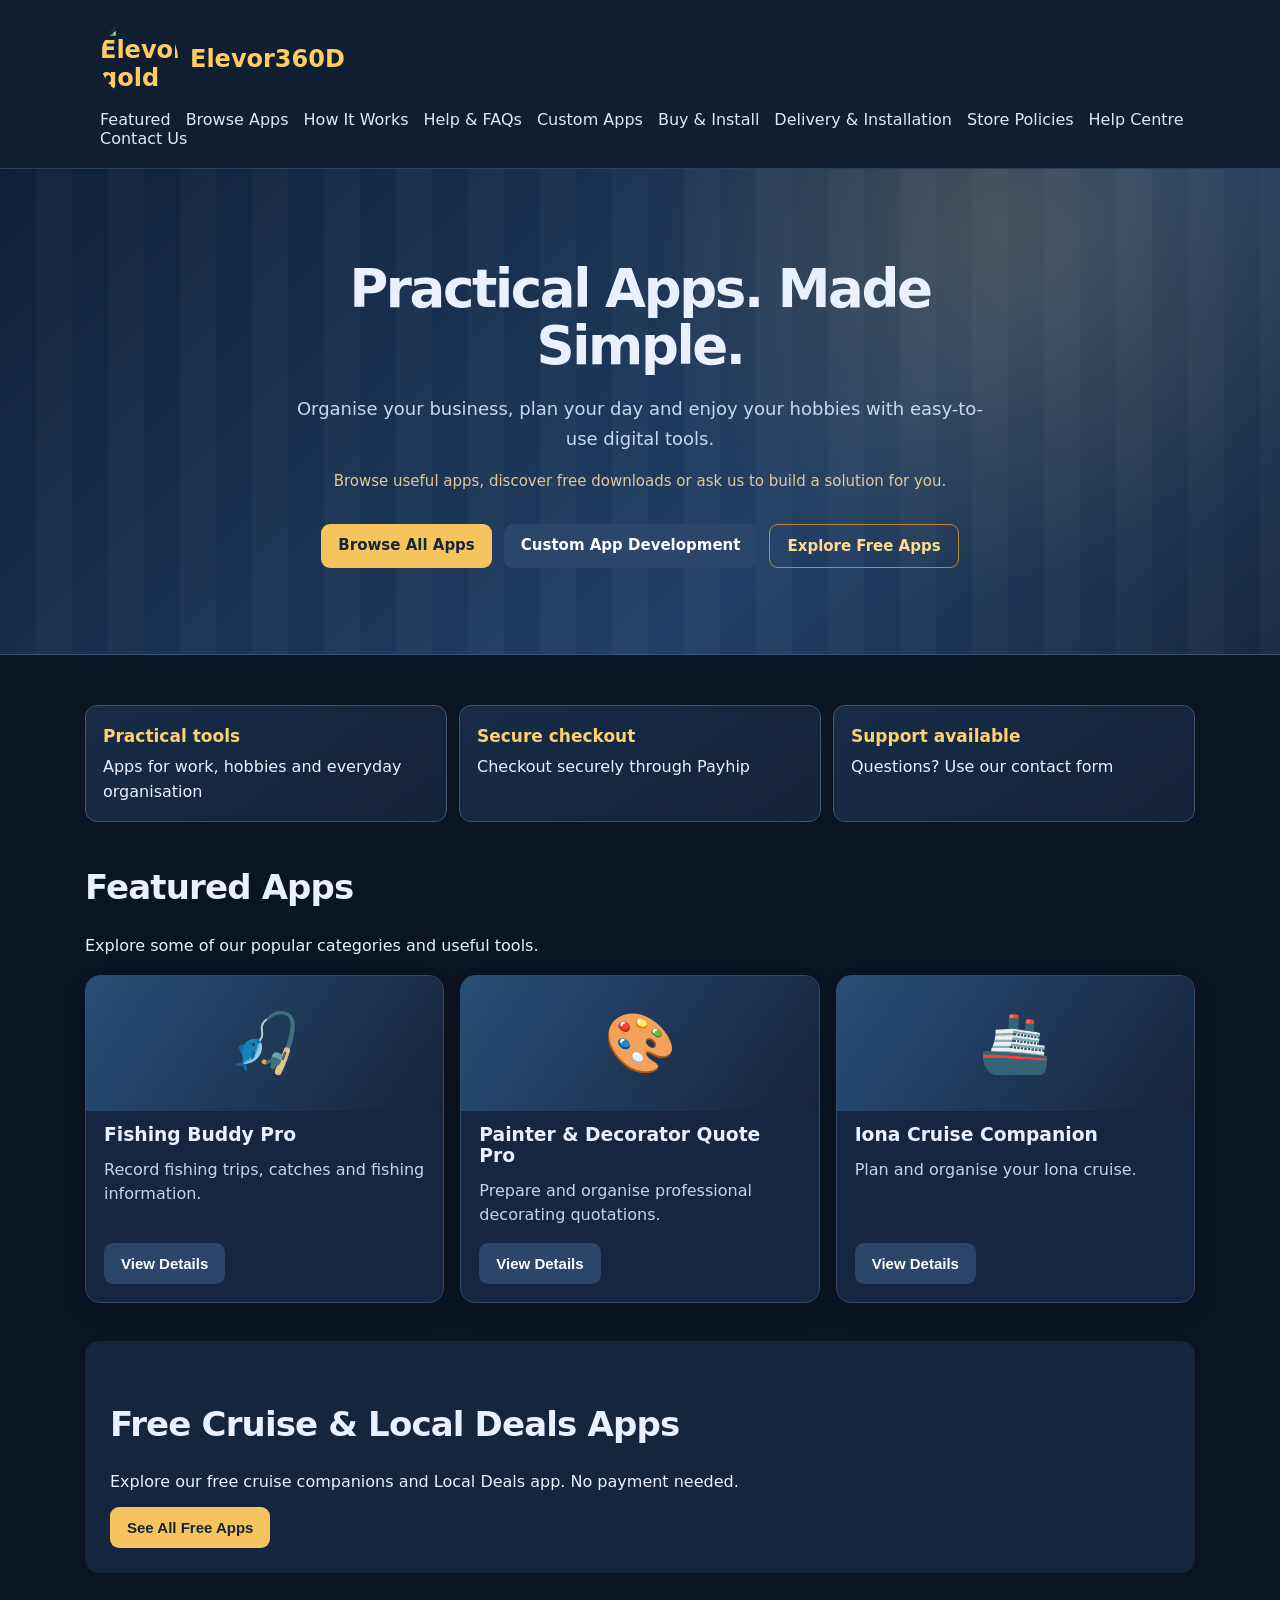
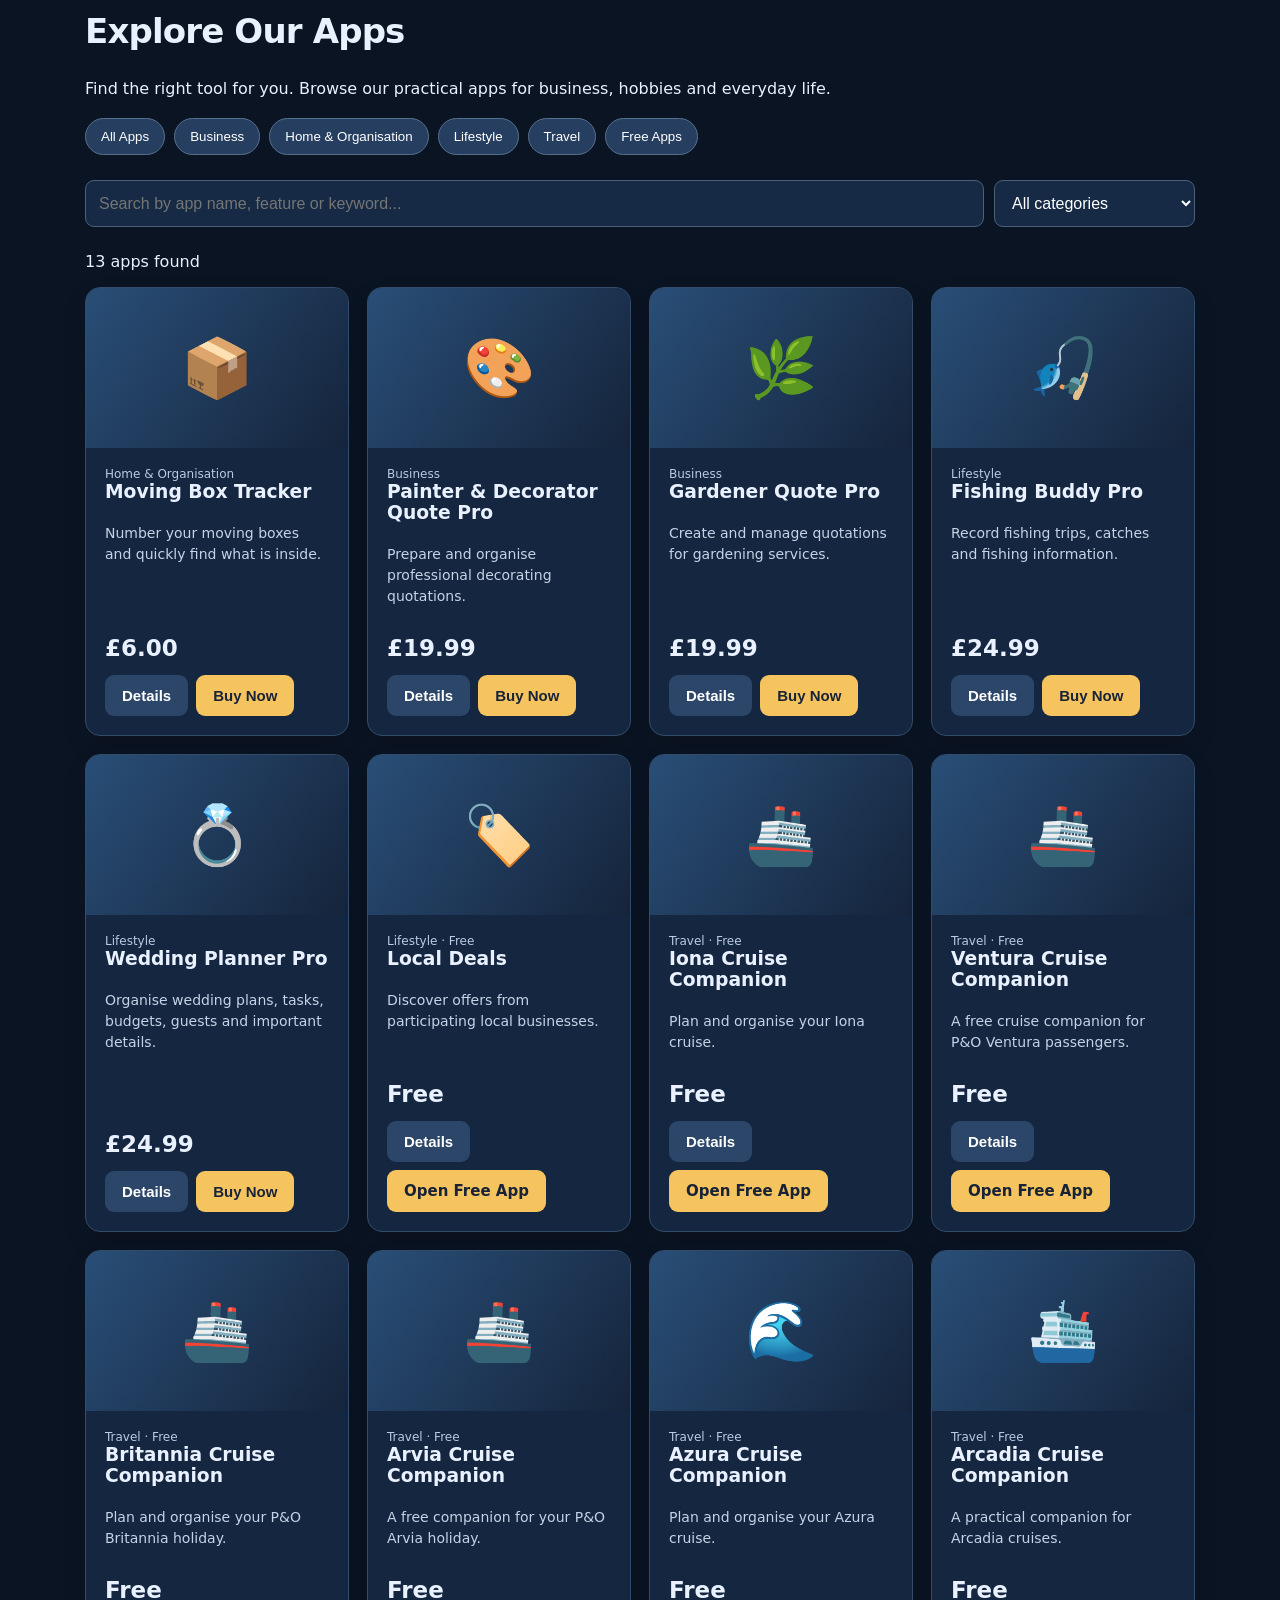
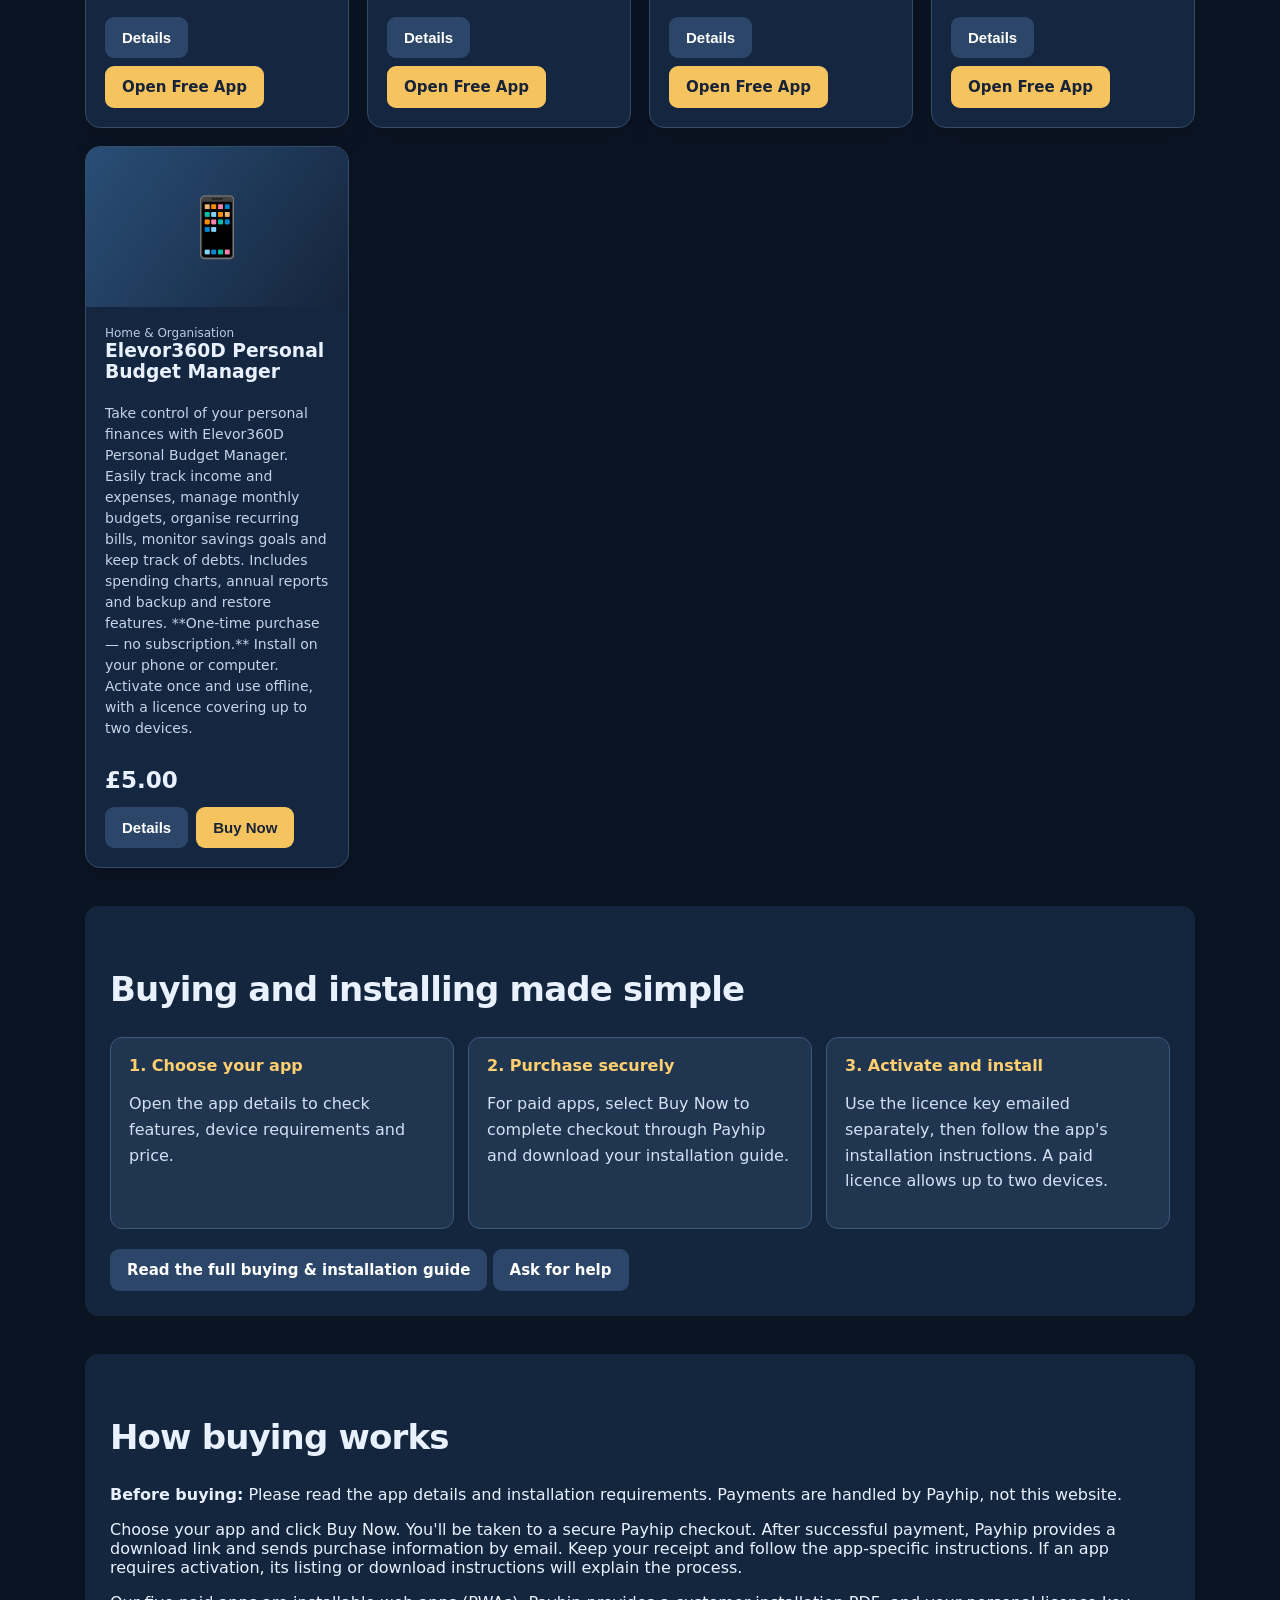
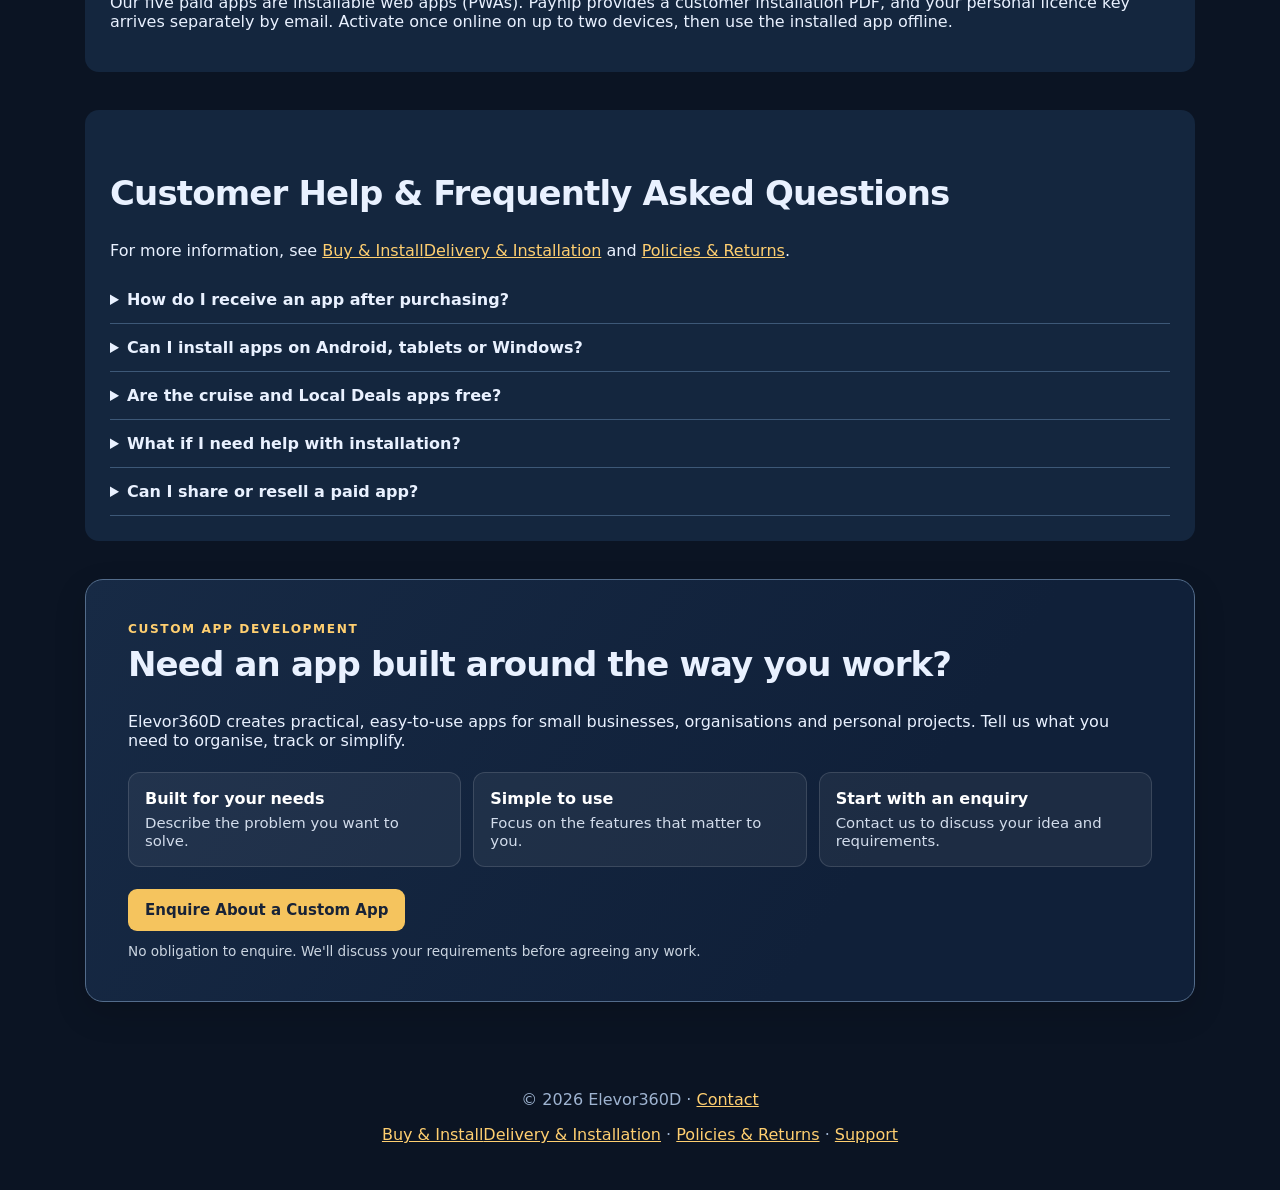
==== commit 61e12433: "Add files via upload" ====
--- a/index.html
+++ b/index.html
@@ -1,290 +1,201 @@
-<!DOCTYPE html>
-<html lang="en"><head><meta charset="UTF-8"><meta name="viewport" content="width=device-width,initial-scale=1">
-<meta name="theme-color" content="#123b50"><meta name="description" content="Offline personal budget manager">
-<link rel="manifest" href="manifest.webmanifest"><link rel="icon" href="icon.svg" type="image/svg+xml">
-<title>Elevor360D Personal Budget Manager V8.4</title>
-<style>
-body.licence-locked > header,body.licence-locked > main{visibility:hidden}
-
-:root{font-family:system-ui,Arial,sans-serif;color:#173447;background:#eef3f5}*{box-sizing:border-box}
-body{margin:0}header{background:#123b50;color:white;padding:18px 16px}header h1{margin:0;font-size:1.35rem}header small{opacity:.85}
-main{max-width:1000px;margin:auto;padding:14px}nav{display:flex;gap:7px;flex-wrap:wrap;margin:0 0 15px}
-.mobile-menu{display:none}
-@media(max-width:650px){
-.mobile-menu{display:block;margin-bottom:12px}
-#tabs{display:none;flex-direction:column;gap:4px;background:white;border-radius:12px;padding:8px;box-shadow:0 2px 8px #17344712}
-#tabs.open{display:flex}
-#tabs button{width:100%;text-align:left;padding:12px}
-header h1{font-size:1.15rem}
-.grid{grid-template-columns:repeat(2,minmax(0,1fr))}
-.metric{padding:11px}.metric strong{font-size:1.2rem}
-}
-@media(max-width:380px){.grid{grid-template-columns:1fr}}
-@media print{header,nav,.mobile-menu,#installPanel,#quickExpense,#quickIncome,button{display:none!important}main{max-width:none}.page{display:none!important}#dashboard{display:block!important}.card{box-shadow:none;border:1px solid #ddd}}
-button,.btn{border:0;border-radius:9px;background:#126c83;color:white;padding:10px 13px;font:inherit;cursor:pointer}
-button:hover{filter:brightness(.93)}button:focus-visible,input:focus-visible,select:focus-visible{outline:3px solid #e6a532}
-nav button{background:#dbe8ed;color:#143c4d}nav button.active{background:#126c83;color:white}
-.card{background:white;border-radius:14px;padding:16px;margin-bottom:14px;box-shadow:0 2px 8px #17344710}
-h2{margin:0 0 14px;font-size:1.2rem}h3{margin:12px 0 8px;font-size:1rem}
-.grid{display:grid;grid-template-columns:repeat(auto-fit,minmax(190px,1fr));gap:12px}
-.metric{background:#f2f8f9;padding:15px;border-radius:12px}.metric strong{display:block;font-size:1.55rem;margin-top:5px}
-label{display:block;font-weight:600;font-size:.9rem;margin:8px 0 4px}input,select{width:100%;padding:11px;border:1px solid #b9cbd1;border-radius:8px;background:white;font:inherit}
-.row{display:flex;flex-wrap:wrap;gap:10px;align-items:center}.row>*{flex:1;min-width:130px}
-table{border-collapse:collapse;width:100%;font-size:.91rem}th,td{text-align:left;border-bottom:1px solid #e1eaed;padding:9px 5px}td:last-child{text-align:right}
-.tablewrap{overflow-x:auto}.muted{color:#59717c;font-size:.87rem}.positive{color:#08764e}.negative{color:#b23b39}
-.bar{height:12px;background:#e5edf0;border-radius:10px;overflow:hidden}.bar span{display:block;background:#1b8793;height:100%}
-.danger{background:#b03c45}.secondary{background:#607e8b}.hidden{display:none!important}
-.notice{background:#fff5dc;padding:10px;border-radius:8px;font-size:.9rem}
-#dataStatus{font-size:.9rem;color:#17694e;margin:10px 0}
-#dataStatus:empty{display:none}
-@media(max-width:650px){.card{padding:13px}.row>button{min-width:95px}.tablewrap{max-width:100%}input,select,button{font-size:16px}#menuToggle{width:100%;text-align:left;font-weight:700}}
-footer{text-align:center;color:#59717c;padding:20px;font-size:.85rem}
-@media(max-width:550px){th,td{font-size:.8rem}main{padding:10px}}
-</style></head><body class="licence-locked">
-<header><div style="max-width:1000px;margin:auto"><h1>Elevor360D Personal Budget Manager</h1><small>Version 8.4 • Private, offline-first personal finances</small></div></header>
-<main><button id="menuToggle" type="button" class="mobile-menu" aria-controls="tabs" aria-expanded="false">☰ Menu — <span id="currentSection">Overview</span></button><nav id="tabs" aria-label="App sections"></nav>
-<section id="dashboard" class="page">
-<div id="installPanel" class="card">
-<div class="row"><div style="flex:3"><h2 style="margin:0 0 5px">Install Personal Budget Manager</h2><p class="muted" style="margin:0">Add the app to your phone, tablet or computer for convenient offline access.</p></div><button id="installBtn" type="button" style="flex:1">Install App</button></div>
-<p id="installHelp" class="notice hidden" role="status"></p>
-</div>
-<div class="card"><div class="row"><h2 style="margin:0">Your money at a glance</h2><button type="button" id="prevMonth" aria-label="Previous month">◀</button><input id="month" type="month" aria-label="Select month"><button type="button" id="nextMonth" aria-label="Next month">▶</button></div></div>
-<div class="card"><div class="row"><button id="quickExpense" type="button">+ Add expense</button><button id="quickIncome" type="button" class="secondary">+ Add income</button></div></div>
-<div class="grid" id="metrics"></div>
-<p class="muted" style="margin:0 0 14px">Remaining = recorded income minus recorded expenses for the selected month. It is not your bank account balance.</p>
-<div class="card"><h2>Spending by category</h2><div id="categorySummary"></div></div>
-<div class="card"><h2>Budget health</h2><div id="budgetHealth"></div></div>
-<div class="card"><h2>Monthly insights</h2><div id="insights"></div></div>
-<div class="card"><h2>Annual summary</h2><div class="row"><label for="reportYear">Year <input id="reportYear" type="number" min="2000" max="2100" step="1"></label><button id="printReport" type="button">Print / Save PDF report</button></div><div id="annualReport" class="tablewrap"></div></div>
-<div class="card"><h2>Six-month income and spending trend</h2><div id="trendChart"></div></div><div class="card"><h2>Upcoming bills</h2><div id="upcoming"></div></div>
-</section>
-<section id="transactions" class="page hidden">
-<div class="card"><h2 id="transactionHeading">Add transaction</h2><form id="transactionForm">
-<input type="hidden" id="txId"><div class="grid">
-<div><label for="txDate">Date</label><input id="txDate" type="date" required></div>
-<div><label for="txType">Type</label><select id="txType"><option value="expense">Expense</option><option value="income">Income</option></select></div>
-<div><label for="txAmount">Amount (£)</label><input id="txAmount" type="number" step="0.01" min="0.01" required></div>
-<div><label for="txCategory">Category</label><select id="txCategory"></select></div>
-<div><label for="txNote">Description</label><input id="txNote" maxlength="120" placeholder="e.g. Weekly groceries"></div>
-</div><p><button type="submit">Save transaction</button> <button type="button" class="secondary" id="clearTx">Clear form</button></p></form></div>
-<div class="card"><h2>Transactions</h2><p class="muted">Use the filters to find entries across all months.</p><div class="row"><input id="txSearch" placeholder="Search description or category" aria-label="Search transactions"><select id="txMonthFilter" aria-label="Filter by month"><option value="all">All months</option><option value="selected">Selected overview month</option></select><select id="txFilter"><option value="all">All types</option><option value="income">Income</option><option value="expense">Expenses</option></select></div><div class="tablewrap" id="txList"></div></div>
-</section>
-<section id="budgets" class="page hidden"><div class="card"><h2>Monthly category budgets</h2><p class="muted">Set a monthly limit for each expense category. These limits apply to every month until changed.</p><div id="budgetFields"></div><p><button id="saveBudgets">Save budgets</button></p></div><div class="card"><h2>Budget progress for selected month</h2><div id="budgetProgress"></div></div></section>
-<section id="bills" class="page hidden"><div class="card"><h2>Add or edit recurring bill</h2><form id="billForm"><input type="hidden" id="billId"><div class="grid"><div><label for="billName">Bill name</label><input id="billName" required maxlength="80"></div><div><label for="billAmount">Amount (£)</label><input id="billAmount" type="number" min=".01" step=".01" required></div><div><label for="billDay">Due day of month (1–31)</label><input id="billDay" type="number" min="1" max="31" required></div></div><p><button type="submit">Save bill</button> <button type="button" class="secondary" id="clearBill">Clear form</button></p></form></div><div class="card"><h2>Recurring bills</h2><p class="notice">Bills are reminders only. They are not automatically deducted from your balance. Record payments under Transactions.</p><div id="billList"></div></div></section>
-<section id="goals" class="page hidden"><div class="card"><h2>Savings goals</h2><form id="goalForm"><input type="hidden" id="goalId"><div class="grid"><div><label for="goalName">Goal</label><input id="goalName" required maxlength="80"></div><div><label for="goalTarget">Target (£)</label><input id="goalTarget" type="number" min=".01" step=".01" required></div><div><label for="goalSaved">Already saved (£)</label><input id="goalSaved" type="number" min="0" step=".01" required></div></div><p><button type="submit">Save goal</button> <button type="button" class="secondary" id="clearGoal">Clear form</button></p></form></div><div class="card"><h2>Your goals</h2><p class="muted">Savings amounts are manually maintained; they do not change automatically when transactions are added.</p><div id="goalList"></div></div></section>
-<section id="debts" class="page hidden">
-<div class="card"><h2>Debt repayment tracker</h2><p class="muted">Track credit cards, loans and repayments. Figures are entered manually and do not change your transaction balance automatically.</p>
-<form id="debtForm"><input type="hidden" id="debtId"><div class="grid">
-<div><label for="debtName">Debt name</label><input id="debtName" required maxlength="80" placeholder="e.g. Credit card"></div>
-<div><label for="debtOriginal">Original balance (£)</label><input id="debtOriginal" type="number" min=".01" step=".01" required></div>
-<div><label for="debtRemaining">Remaining balance (£)</label><input id="debtRemaining" type="number" min="0" step=".01" required></div>
-<div><label for="debtPayment">Planned monthly payment (£)</label><input id="debtPayment" type="number" min="0" step=".01" required></div>
-</div><p><button type="submit">Save debt</button> <button type="button" id="clearDebt" class="secondary">Clear form</button></p></form></div>
-<div class="card"><h2>Debt overview</h2><div id="debtSummary"></div><div id="debtList"></div></div></section>
-<section id="settings" class="page hidden"><div class="card"><h2>Backup and restore</h2><p>All financial information is stored in this browser on this device. Back up regularly, especially before changing phones or clearing browser data.</p><p><button id="exportJson">Download JSON backup</button> <button id="exportCsv" class="secondary">Export transactions CSV</button></p><label for="restoreFile">Restore JSON backup</label><input type="file" id="restoreFile" accept=".json,application/json"><p class="notice">Before restoring, the app will show the backup contents and offer to download a safety copy of your current records. Restoring replaces all existing data. Keep backups private.</p><p id="dataStatus" role="status" aria-live="polite"></p></div><div class="card"><h2>Install and privacy</h2><p class="muted">On Android Chrome: open the hosted app, tap the browser menu and choose Install app or Add to Home screen. On desktop Chrome or Edge, use the install icon in the address bar if available.</p><p>Offline access requires opening the hosted app once while connected to the internet. Your entries remain on this device; no account or cloud sync is included.</p><button id="wipe" class="danger">Delete all saved data</button></div></section>
-</main><footer>Elevor360D • Personal Budget Manager V8.3 • GBP (£)</footer>
-<script>
-(function(){
-const showError=function(message){
- let b=document.getElementById('startupDiagnostic');
- if(!b){b=document.createElement('div');b.id='startupDiagnostic';b.style.cssText='position:relative;z-index:1000000;background:#fff0d6;color:#512c00;padding:12px;font:14px system-ui;white-space:pre-wrap';document.body.prepend(b)}
- b.textContent='Budget Manager startup issue: '+message;
-};
-window.addEventListener('error',e=>showError(e.message||'Unknown JavaScript error'));
-window.addEventListener('unhandledrejection',e=>showError(String(e.reason||'Unexpected startup error')));
-})();
-</script><script>
-// Customer release: E360 licence activation. Client-side access gate, not tamper-proof DRM.
-(()=>{'use strict';
-const API='https://elevor360d-access-manager.elevor360.workers.dev';
-const APP='personal-budget-manager'; // Must match the licence manager's App ID
-const STORAGE='elevor360d_budget_licence_v1';
-const DEVICE='elevor360d_budget_device_v1';
-const chars='abcdefghijklmnopqrstuvwxyzABCDEFGHIJKLMNOPQRSTUVWXYZ0123456789_-';
-let id=localStorage.getItem(DEVICE);
-if(!id||!/^[-a-zA-Z0-9_]{12,128}$/.test(id)){id='dev_'+Array.from(crypto.getRandomValues(new Uint8Array(20)),v=>chars[v%chars.length]).join('');localStorage.setItem(DEVICE,id)}
-let started=false;
-function start(){if(started)return;started=true;document.getElementById('licenceGate')?.remove();document.body.classList.remove('licence-locked')}
-const gate=document.createElement('div');gate.id='licenceGate';gate.style.cssText='position:fixed;inset:0;z-index:999999;background:#10263d;color:white;display:flex;align-items:center;justify-content:center;padding:20px;font-family:system-ui,sans-serif';gate.innerHTML=`<div style="width:min(440px,100%);padding:24px;border-radius:16px;background:#203c58;box-shadow:0 10px 30px #0006"><h2 style="margin-top:0">Elevor360D Personal Budget Manager</h2><p>Activate your purchase once using the licence key supplied by the seller. Up to two devices per purchase.</p><label for="licCode">Licence key</label><input id="licCode" autocomplete="off" spellcheck="false" style="box-sizing:border-box;width:100%;padding:12px;margin:8px 0 14px;border-radius:8px;border:1px solid #8ba2b5;color:#111;background:#fff" placeholder="E360-..."><button id="licActivate" style="background:#f5bd46;color:#182636;border:0;border-radius:8px;padding:12px 18px;font-weight:bold;cursor:pointer;width:100%">Activate and open app</button><p id="licMessage" role="status" aria-live="polite" style="min-height:22px"></p><small>App ID: <strong>personal-budget-manager</strong> · Release V8.4</small><br><small>Your budget and financial records stay on this device. Once activated, this version can open offline on this device. Clearing browser storage may require a seller reset.</small></div>`;
-document.body.appendChild(gate);
-const msg=document.getElementById('licMessage'),inp=document.getElementById('licCode'),btn=document.getElementById('licActivate');
-async function post(path,code){const controller=new AbortController(),timer=setTimeout(()=>controller.abort(),12000);try{const r=await fetch(API+path,{method:'POST',headers:{'Content-Type':'application/json'},body:JSON.stringify({code,appId:APP,deviceId:id}),signal:controller.signal});const data=await r.json();return {status:r.status,data}}finally{clearTimeout(timer)}}
-const saved=()=>{try{return JSON.parse(localStorage.getItem(STORAGE)||'null')}catch{return null}};
-async function check(){
- const s=saved();
- if(!s||!/^E360-[A-F0-9]{36}$/.test(s.code||''))return;
- inp.value=s.code;
- if(!navigator.onLine){msg.textContent='Offline: opening your previously activated app.';start();return}
- msg.textContent='Checking saved licence…';
- try{
-  const verified=await post('/verify',s.code);
-  if(verified.data.ok){start();return}
-  // A previously activated customer may have a saved key but no recorded
-  // device verification. Retry activation automatically with the same key.
-  const activated=await post('/activate',s.code);
-  if(activated.data.ok){
-   localStorage.setItem(STORAGE,JSON.stringify({code:s.code,activatedAt:s.activatedAt||new Date().toISOString()}));
-   start();return;
+<!doctype html><html lang="en"><head><meta charset="utf-8"><meta name="viewport" content="width=device-width,initial-scale=1"><meta name="theme-color" content="#101d30"><meta name="description" content="Elevor360D practical apps for business and everyday life."><title>Elevor360D | App Store</title><style>:root{font-family:system-ui,Arial,sans-serif;color:#e9f1ff;background:#0b1423}*{box-sizing:border-box}body{margin:0}header{background:#101e32;border-bottom:1px solid #2a405c;position:sticky;top:0;z-index:2}.wrap{max-width:1150px;margin:auto;padding:20px}nav{display:flex;align-items:center;justify-content:space-between;gap:12px;flex-wrap:wrap}a{color:#ffcf70}nav a{margin-left:15px;text-decoration:none;color:#dce8fa}.menu-toggle{display:none;background:#2b4668;color:white;border:1px solid #56718e;border-radius:9px;padding:10px 13px;font-size:16px;cursor:pointer}.nav-links{display:flex;align-items:center;flex-wrap:wrap}@media(max-width:640px){.menu-toggle{display:block}.nav-links{display:none;width:100%;flex-direction:column;align-items:stretch;padding:8px 0}.nav-links.open{display:flex}.nav-links a{margin:0;padding:12px;border-bottom:1px solid #354c66}}.brand{display:inline-flex;align-items:center;gap:12px;font-weight:900;font-size:24px;color:#ffcb63;text-decoration:none}.brand img{height:78px;width:78px;object-fit:contain;border-radius:50%;flex-shrink:0}@media(max-width:640px){.brand img{height:54px;width:54px}.brand{font-size:19px}}.hero{padding:65px 20px;text-align:center;background:linear-gradient(125deg,#122947,#253c60)}h1{font-size:clamp(30px,5vw,53px);margin:0 0 15px}h2{margin-top:38px}.hero p{color:#c8d8ef;font-size:18px}.hero-actions{display:flex;gap:12px;justify-content:center;flex-wrap:wrap}.highlights{display:grid;grid-template-columns:repeat(auto-fit,minmax(170px,1fr));gap:12px;margin:24px 0}.highlight{background:#14263e;border:1px solid #344f70;border-radius:12px;padding:17px}.highlight strong{display:block;color:#ffcf70;margin-bottom:6px}.feature-strip{display:grid;grid-template-columns:repeat(auto-fit,minmax(220px,1fr));gap:16px;margin:20px 0}.feature-strip .card{padding:18px}.feature-strip p{color:#c5d3e6}.help-list details{border-bottom:1px solid #3d5877;padding:14px 0}.help-list summary{cursor:pointer;font-weight:700}.help-list p{color:#c5d3e6;line-height:1.6}.quickcats{display:flex;gap:9px;flex-wrap:wrap;margin:20px 0}.quickcats button{background:#263f60;color:#fff;border:1px solid #55708c;border-radius:20px;padding:10px 15px;cursor:pointer}.quickcats button:hover{background:#36567d}.btn{display:inline-block;border:0;border-radius:9px;background:#f5c45e;color:#182337;font-weight:800;padding:12px 17px;text-decoration:none;cursor:pointer;font-size:15px}.btn.secondary{background:#2b4668;color:white}.btn:disabled{opacity:.55;cursor:not-allowed}.controls{display:flex;gap:10px;flex-wrap:wrap;margin:25px 0}input,select{background:#162a45;color:white;border:1px solid #49607b;border-radius:9px;padding:13px;font-size:16px}input{flex:1;min-width:220px}.grid{display:grid;grid-template-columns:repeat(auto-fill,minmax(245px,1fr));gap:18px}.card{border:1px solid #334c69;background:#152640;border-radius:15px;overflow:hidden;display:flex;flex-direction:column}.art{height:160px;display:grid;place-items:center;background:linear-gradient(125deg,#294e77,#15243b);font-size:58px}.art img{width:100%;height:100%;object-fit:contain;padding:8px}.content{padding:19px;flex:1;display:flex;flex-direction:column}.content h3{margin:0 0 7px}.desc{color:#c5d3e6;font-size:14px;line-height:1.5;flex:1}.price{font-size:23px;font-weight:800;margin:14px 0}.actions{display:flex;gap:8px;flex-wrap:wrap}.tag{font-size:12px;color:#b8cce5}section.info{background:#14263e;border-radius:14px;padding:25px;margin:38px 0}footer{text-align:center;color:#9fb4d1;padding:30px}dialog{border:1px solid #526b88;border-radius:15px;background:#152640;color:white;max-width:850px;width:calc(100% - 30px);padding:25px}.detail-image{width:100%;max-height:260px;object-fit:contain;border-radius:12px;background:#203956}.detail-list{line-height:1.8}.detail-actions{display:flex;gap:10px;flex-wrap:wrap;margin-top:15px}.gallery{display:flex;gap:9px;overflow-x:auto;padding:10px 0}.gallery button{padding:3px;background:#213c5a;border:2px solid transparent;border-radius:8px;cursor:pointer;flex:0 0 95px}.gallery button:focus-visible{border-color:#ffcf70}.gallery img{width:85px;height:65px;object-fit:contain}.detail-image{display:block;margin:auto}.instructions{background:#203550;padding:15px;border-radius:10px;line-height:1.7}.install-note{color:#c7d7ea}dialog::backdrop{background:#000b}.close{float:right;background:transparent;border:0;color:white;font-size:24px;cursor:pointer}#status{color:#ffd484;min-height:20px}small{color:#b5c8df}button:focus-visible,a:focus-visible,input:focus-visible,select:focus-visible{outline:3px solid #ffcf70;outline-offset:2px}</style><style>.promo-banner{margin:22px 0;border:1px solid #b58b39;background:linear-gradient(120deg,#253a57,#483b2b);padding:20px;border-radius:14px;display:flex;gap:16px;align-items:center;flex-wrap:wrap}.promo-banner img{max-width:200px;max-height:120px;object-fit:contain;border-radius:8px}.promo-banner h2{margin:0}.promo-price{color:#ffcf70;font-weight:800}.old-price{text-decoration:line-through;color:#aebed1;font-size:.75em;margin-right:8px}</style><style id="v14-homepage-style">
+:root{scroll-behavior:smooth}body{background:linear-gradient(180deg,#0c1728,#0b1423 620px)}.hero{position:relative;overflow:hidden;padding:92px 20px 86px;background:radial-gradient(circle at 78% 12%,rgba(242,188,82,.17),transparent 34%),linear-gradient(135deg,#0e2038,#213f64 65%,#172940);border-bottom:1px solid #405473}.hero:before{content:"";position:absolute;inset:0;pointer-events:none;background:linear-gradient(90deg,transparent 49.9%,rgba(255,255,255,.022) 50%);background-size:72px 72px}.hero h1{position:relative;letter-spacing:-.045em;line-height:1.07;max-width:800px;margin:0 auto 20px}.hero p{position:relative;max-width:710px;margin:0 auto 15px;line-height:1.65}.hero .hero-sub{font-size:15px;color:#e0c99b}.hero-actions{position:relative;margin-top:30px}.btn{transition:transform .16s,filter .16s}.btn:hover{transform:translateY(-2px);filter:brightness(1.08)}.btn.outline{background:transparent;color:#ffdb91;border:1px solid #b58b39}.highlights{margin:30px 0 45px}.highlight{background:linear-gradient(145deg,#182c46,#122239);border-color:#3d5874;line-height:1.55}.highlight strong{font-size:17px}.wrap>section>h2,.wrap>h2{letter-spacing:-.025em;font-size:clamp(25px,3vw,34px)}.feature-strip .card{padding:0;gap:0}.feature-strip .card .art{width:100%;height:135px}.feature-strip .card h3,.feature-strip .card p{margin:13px 18px 0!important}.feature-strip .card p{line-height:1.5;flex:1}.feature-strip .card button{margin:16px 18px 18px;align-self:flex-start}.card{box-shadow:0 10px 24px rgba(0,0,0,.11);transition:border-color .18s,transform .18s}.card:hover{border-color:#b58b39;transform:translateY(-2px)}.quickcats button[aria-pressed="true"]{background:#f5c45e;color:#17243a;border-color:#f5c45e;font-weight:800}.info{scroll-margin-top:120px}#apps,#featured,#free-apps,#custom{scroll-margin-top:120px}@media(max-width:640px){.hero{padding:64px 18px}.hero-actions .btn{width:100%;max-width:350px;text-align:center}.highlights{grid-template-columns:1fr}.feature-strip{grid-template-columns:1fr 1fr;gap:10px}.feature-strip .card{padding:0}.feature-strip .card .art{height:95px;font-size:40px}.feature-strip .card h3{font-size:15px}.feature-strip .card p{font-size:13px}.feature-strip .card button{font-size:13px;padding:9px}.wrap{padding:16px}}@media(max-width:370px){.feature-strip{grid-template-columns:1fr}}
+</style><style id="v16-details-style">dialog{max-width:900px;max-height:92dvh;overflow:auto;padding:clamp(16px,3vw,32px)}dialog h2{font-size:clamp(25px,3vw,34px);margin:15px 0}dialog h3{color:#ffcf70;margin:24px 0 8px}.detail-list{display:grid;grid-template-columns:repeat(auto-fit,minmax(220px,1fr));gap:10px;list-style:none;padding:0}.detail-list li{background:#203550;border:1px solid #395673;padding:12px 14px;border-radius:10px}.detail-list li:before{content:'✓ ';color:#ffcf70;font-weight:bold}.detail-image{max-height:370px;width:100%;object-fit:contain}.gallery button{flex-basis:115px;position:relative}.gallery img{width:105px;height:80px}.gallery button[aria-pressed="true"]{border-color:#ffcf70}.detail-actions{position:sticky;bottom:-32px;background:#152640;padding:14px 0;border-top:1px solid #38516f;z-index:1}.v16-info{display:flex;gap:10px;flex-wrap:wrap;margin:14px 0}.v16-info span{padding:7px 12px;border:1px solid #516b87;border-radius:30px;font-size:13px;color:#d8e8f9}.v16-section{border-top:1px solid #334c69;padding-top:10px;margin-top:20px}.v16-section p{line-height:1.7;color:#d3e1f0}.v16-section details{padding:12px 0;border-bottom:1px solid #344b65}.v16-section summary{cursor:pointer;font-weight:700}.gallery button img{display:block}@media(max-width:600px){.detail-list{grid-template-columns:1fr}.detail-actions{bottom:-16px}.detail-actions .btn{flex:1;text-align:center}}</style><style id="v17-style">.v17-steps{display:grid;grid-template-columns:repeat(auto-fit,minmax(220px,1fr));gap:14px;margin:20px 0}.v17-steps article{background:#203550;border:1px solid #3e5876;border-radius:12px;padding:18px}.v17-steps strong{color:#ffcf70}.v17-steps p{line-height:1.6;color:#d2e0f2}</style><style id="v19-refinements">
+/* V19 presentation-only improvements: no catalogue or checkout changes */
+html{scroll-behavior:smooth}a:focus-visible,button:focus-visible,input:focus-visible,select:focus-visible{outline:3px solid #f5c45e;outline-offset:3px}
+#custom.custom-app-panel{position:relative;overflow:hidden;padding:clamp(22px,4vw,42px);border:1px solid #536c8b;border-radius:18px;background:linear-gradient(125deg,#172a45,#102039 70%);box-shadow:0 12px 32px rgba(0,0,0,.15)}
+#custom .section-eyebrow{display:block;color:#ffcf70;font-size:.76rem;letter-spacing:.13em;font-weight:800;margin-bottom:8px}
+#custom h2{margin-top:0}#custom .custom-benefits{display:grid;grid-template-columns:repeat(3,minmax(0,1fr));gap:12px;margin:22px 0}
+#custom .custom-benefits>div{padding:16px;background:rgba(255,255,255,.055);border:1px solid rgba(255,255,255,.13);border-radius:12px}
+#custom .custom-benefits strong{display:block;color:#fff;margin-bottom:6px}#custom .custom-benefits span{display:block;color:#d2dceb;font-size:.93rem}
+#custom .custom-note{font-size:.85rem;color:#cbd5e1;margin:12px 0 0}
+@media(max-width:650px){#custom .custom-benefits{grid-template-columns:1fr}#custom.custom-app-panel{padding:22px 18px}}
+@media(prefers-reduced-motion:reduce){html{scroll-behavior:auto}}
+</style></head><body id="top"><header><div class="wrap"><nav><a class="brand" href="#top" aria-label="Elevor360D home"><img src="images/elevor360d-logo.jpg" alt="Elevor360D gold logo"> <span>Elevor360D</span></a><button class="menu-toggle" id="menuToggle" aria-expanded="false" aria-controls="navLinks">☰ Menu</button><div class="nav-links" id="navLinks"><a href="#featured">Featured</a><a href="#apps">Browse Apps</a><a href="#how">How It Works</a><a href="#help">Help &amp; FAQs</a><a href="#custom">Custom Apps</a><a href="getting-started.html">Buy &amp; Install</a><a href="delivery.html">Delivery &amp; Installation</a><a href="policies.html">Store Policies</a><a href="help.html">Help Centre</a><a href="contact.html">Contact Us</a></div></nav></div></header><div class="hero"><h1>Practical Apps. Made Simple.</h1><p>Organise your business, plan your day and enjoy your hobbies with easy-to-use digital tools.</p><p class="hero-sub">Browse useful apps, discover free downloads or ask us to build a solution for you.</p><div class="hero-actions"><a class="btn" href="#apps">Browse All Apps</a><a class="btn secondary" href="#custom">Custom App Development</a><a class="btn outline" href="#free-apps">Explore Free Apps</a></div></div><main class="wrap"><div class="highlights"><div class="highlight"><strong>Practical tools</strong>Apps for work, hobbies and everyday organisation</div><div class="highlight"><strong>Secure checkout</strong>Checkout securely through Payhip</div><div class="highlight"><strong>Support available</strong>Questions? Use our contact form</div></div><section id="storePromotions" aria-label="Current store promotions"></section><section id="featured" aria-labelledby="featuredTitle"><h2 id="featuredTitle">Featured Apps</h2><p>Explore some of our popular categories and useful tools.</p><div id="featuredGrid" class="feature-strip"></div></section><section id="free-apps" class="info"><h2>Free Cruise &amp; Local Deals Apps</h2><p>Explore our free cruise companions and Local Deals app. No payment needed.</p><button class="btn" id="showFree">See All Free Apps</button></section><h2 id="apps">Explore Our Apps</h2><p>Find the right tool for you. Browse our practical apps for business, hobbies and everyday life.</p><div class="quickcats" aria-label="Quick app categories"><button data-cat="all">All Apps</button><button data-cat="Business">Business</button><button data-cat="Home & Organisation">Home & Organisation</button><button data-cat="Lifestyle">Lifestyle</button><button data-cat="Travel">Travel</button><button data-cat="Free">Free Apps</button></div><div class="controls"><input id="search" placeholder="Search by app name, feature or keyword..." aria-label="Search apps"><select id="category" aria-label="Filter category"><option value="all">All categories</option><option value="Business">Business</option><option value="Home & Organisation">Home & Organisation</option><option value="Lifestyle">Lifestyle</option><option value="Travel">Travel</option><option value="Free">Free apps</option></select></div><p id="resultsCount" aria-live="polite"></p><div id="grid" class="grid"></div><p id="empty" hidden>No matching apps found.</p><section class="info" aria-labelledby="v17title"><h2 id="v17title">Buying and installing made simple</h2><div class="v17-steps"><article><strong>1. Choose your app</strong><p>Open the app details to check features, device requirements and price.</p></article><article><strong>2. Purchase securely</strong><p>For paid apps, select Buy Now to complete checkout through Payhip and download your installation guide.</p></article><article><strong>3. Activate and install</strong><p>Use the licence key emailed separately, then follow the app's installation instructions. A paid licence allows up to two devices.</p></article></div><a class="btn secondary" href="getting-started.html">Read the full buying &amp; installation guide</a> <a class="btn secondary" href="contact.html">Ask for help</a></section><section id="how" class="info"><h2>How buying works</h2><p><strong>Before buying:</strong> Please read the app details and installation requirements. Payments are handled by Payhip, not this website.</p><p>Choose your app and click Buy Now. You'll be taken to a secure Payhip checkout. After successful payment, Payhip provides a download link and sends purchase information by email. Keep your receipt and follow the app-specific instructions. If an app requires activation, its listing or download instructions will explain the process.</p><p>Our five paid apps are installable web apps (PWAs). Payhip provides a customer installation PDF, and your personal licence key arrives separately by email. Activate once online on up to two devices, then use the installed app offline.</p></section><section id="help" class="info"><h2>Customer Help &amp; Frequently Asked Questions</h2><p>For more information, see <a href="getting-started.html">Buy &amp; Install</a><a href="delivery.html">Delivery &amp; Installation</a> and <a href="policies.html">Policies &amp; Returns</a>.</p><div class="help-list"><details><summary>How do I receive an app after purchasing?</summary><p>Select Buy Now to purchase securely through Payhip. Download the installation PDF, open its app link and use the personal licence key sent separately by email.</p></details><details><summary>Can I install apps on Android, tablets or Windows?</summary><p>Many apps are installable web apps (PWAs). Installation varies by browser and device. Follow the instructions supplied with each app; some require web hosting before installation.</p></details><details><summary>Are the cruise and Local Deals apps free?</summary><p>Yes. Use Open Free App to visit the relevant app. Browser installation is available where supported.</p></details><details><summary>What if I need help with installation?</summary><p>Use <a href="contact.html">our contact form</a> with the app name, device and a description of the problem.</p></details><details><summary>Can I share or resell a paid app?</summary><p>Paid apps are supplied for the purchaser’s use under the terms provided with the product. Contact us about business or multiple-user licensing.</p></details></div></section><section class="info custom-app-panel" id="custom"><span class="section-eyebrow">CUSTOM APP DEVELOPMENT</span><h2>Need an app built around the way you work?</h2><p>Elevor360D creates practical, easy-to-use apps for small businesses, organisations and personal projects. Tell us what you need to organise, track or simplify.</p><div class="custom-benefits"><div><strong>Built for your needs</strong><span>Describe the problem you want to solve.</span></div><div><strong>Simple to use</strong><span>Focus on the features that matter to you.</span></div><div><strong>Start with an enquiry</strong><span>Contact us to discuss your idea and requirements.</span></div></div><a class="btn" href="contact.html">Enquire About a Custom App</a><p class="custom-note">No obligation to enquire. We'll discuss your requirements before agreeing any work.</p></section></main><footer>© <span id="year"></span> Elevor360D · <a href="contact.html">Contact</a><p><a href="getting-started.html">Buy &amp; Install</a><a href="delivery.html">Delivery &amp; Installation</a> · <a href="policies.html">Policies &amp; Returns</a> · <a href="contact.html">Support</a></p></footer><dialog id="details"><button class="close" id="close" aria-label="Close">×</button><div id="detailContent"></div></dialog><script>// Elevor360D catalogue exported by Store Manager V14
+const PRODUCTS = [
+  {
+    "id": "moving",
+    "name": "Moving Box Tracker",
+    "category": "Personal",
+    "icon": "📦",
+    "price": 6,
+    "description": "Number your moving boxes and quickly find what is inside.",
+    "payhipUrl": "https://payhip.com/b/LMYwG",
+    "image": "",
+    "features": [
+      "Numbered box inventory",
+      "Find belongings quickly",
+      "Backup and restore"
+    ],
+    "instructions": "After purchase, download your installation PDF from Payhip. Open the app link in the PDF, then enter the personal licence key sent separately by email. Your licence allows up to two devices. After activation, install from Chrome and use offline. Keep regular backups of your app records."
+  },
+  {
+    "id": "painter",
+    "name": "Painter & Decorator Quote Pro",
+    "category": "Business",
+    "icon": "🎨",
+    "price": 19.99,
+    "description": "Prepare and organise professional decorating quotations.",
+    "payhipUrl": "https://payhip.com/b/01xak",
+    "image": "",
+    "features": [
+      "Create customer quotations",
+      "Manage decorating jobs",
+      "Keep business records"
+    ],
+    "instructions": "After purchase, download your installation PDF from Payhip. Open the app link in the PDF, then enter the personal licence key sent separately by email. Your licence allows up to two devices. After activation, install from Chrome and use offline. Keep regular backups of your app records."
+  },
+  {
+    "id": "gardener",
+    "name": "Gardener Quote Pro",
+    "category": "Business",
+    "icon": "🌿",
+    "price": 19.99,
+    "description": "Create and manage quotations for gardening services.",
+    "payhipUrl": "https://payhip.com/b/XVMf4",
+    "image": "",
+    "features": [
+      "Prepare gardening quotations",
+      "Manage customers and services",
+      "Keep records organised"
+    ],
+    "instructions": "After purchase, download your installation PDF from Payhip. Open the app link in the PDF, then enter the personal licence key sent separately by email. Your licence allows up to two devices. After activation, install from Chrome and use offline. Keep regular backups of your app records."
+  },
+  {
+    "id": "fishing",
+    "name": "Fishing Buddy Pro",
+    "category": "Personal",
+    "icon": "🎣",
+    "price": 24.99,
+    "description": "Record fishing trips, catches and fishing information.",
+    "payhipUrl": "https://payhip.com/b/9Aq7l",
+    "image": "",
+    "features": [
+      "Log fishing sessions and catches",
+      "Review saved records",
+      "Use offline after activation"
+    ],
+    "instructions": "After purchase, download your installation PDF from Payhip. Open the app link in the PDF, then enter the personal licence key sent separately by email. Your licence allows up to two devices. After activation, install from Chrome and use offline. Keep regular backups of your app records."
+  },
+  {
+    "id": "wedding",
+    "name": "Wedding Planner Pro",
+    "category": "Personal",
+    "icon": "💍",
+    "price": 24.99,
+    "description": "Organise wedding plans, tasks, budgets, guests and important details.",
+    "payhipUrl": "https://payhip.com/b/bDAnO",
+    "image": "",
+    "features": [
+      "Wedding tasks and planning",
+      "Guest and budget organisation",
+      "Save records and work offline"
+    ],
+    "instructions": "After purchase, download your installation PDF from Payhip. Open the app link in the PDF, then enter the personal licence key sent separately by email. Your licence allows up to two devices. After activation, install from Chrome and use offline. Keep regular backups of your app records."
+  },
+  {
+    "id": "localdeals",
+    "name": "Local Deals",
+    "category": "Free",
+    "icon": "🏷️",
+    "price": 0,
+    "description": "Discover offers from participating local businesses.",
+    "freeUrl": "https://elevor360.github.io/local-deals-Customer-V2.6-with-ads/",
+    "payhipUrl": "",
+    "image": "",
+    "features": []
+  },
+  {
+    "id": "iona",
+    "name": "Iona Cruise Companion",
+    "category": "Free",
+    "icon": "🚢",
+    "price": 0,
+    "description": "Plan and organise your Iona cruise.",
+    "freeUrl": "https://elevor360.github.io/iona-cruise-companion/",
+    "payhipUrl": "",
+    "image": "",
+    "features": []
+  },
+  {
+    "id": "ventura",
+    "name": "Ventura Cruise Companion",
+    "category": "Free",
+    "icon": "🚢",
+    "price": 0,
+    "description": "A free cruise companion for P&O Ventura passengers.",
+    "freeUrl": "https://elevor360.github.io/Ventura-Cruise-app/",
+    "payhipUrl": "",
+    "image": "",
+    "features": []
+  },
+  {
+    "id": "britannia",
+    "name": "Britannia Cruise Companion",
+    "category": "Free",
+    "icon": "🚢",
+    "price": 0,
+    "description": "Plan and organise your P&O Britannia holiday.",
+    "freeUrl": "https://elevor360.github.io/Elevor360D-Britannia-Cruise-Companion/",
+    "payhipUrl": "",
+    "image": "",
+    "features": []
+  },
+  {
+    "id": "arvia",
+    "name": "Arvia Cruise Companion",
+    "category": "Free",
+    "icon": "🚢",
+    "price": 0,
+    "description": "A free companion for your P&O Arvia holiday.",
+    "freeUrl": "https://elevor360.github.io/Elevor360D-Arvia-Cruise-Companion/",
+    "payhipUrl": "",
+    "image": "",
+    "features": []
+  },
+  {
+    "id": "azura",
+    "name": "Azura Cruise Companion",
+    "category": "Free",
+    "icon": "🌊",
+    "price": 0,
+    "description": "Plan and organise your Azura cruise.",
+    "freeUrl": "https://elevor360.github.io/Elevor360D-Azura-Cruise-Companion/",
+    "payhipUrl": "",
+    "image": "",
+    "features": []
+  },
+  {
+    "id": "arcadia",
+    "name": "Arcadia Cruise Companion",
+    "category": "Free",
+    "icon": "🛳️",
+    "price": 0,
+    "description": "A practical companion for Arcadia cruises.",
+    "freeUrl": "https://elevor360.github.io/Elevor360D-Arcadia-Cruise-Companion/",
+    "payhipUrl": "",
+    "image": "",
+    "features": []
+  },
+  {
+    "id": "personal-budget-manager",
+    "name": "Elevor360D Personal Budget Manager",
+    "category": "Personal",
+    "browseGroup": "Home & Organisation",
+    "price": 5,
+    "icon": "📱",
+    "description": "Take control of your personal finances with Elevor360D Personal Budget Manager.\n\nEasily track income and expenses, manage monthly budgets, organise recurring bills, monitor savings goals and keep track of debts.\n\nIncludes spending charts, annual reports and backup and restore features.\n\n**One-time purchase — no subscription.**\n\nInstall on your phone or computer. Activate once and use offline, with a licence covering up to two devices.",
+    "features": [],
+    "image": "Elevor360D Personal Budget Manager.png",
+    "gallery": [],
+    "instructions": "**Installation & Delivery Instructions**\n\nAfter purchasing Elevor360D Personal Budget Manager, you will receive an installation guide through Payhip and a separate email containing your personal licence activation code.\n\n**How to Install:**\n\n1. Download and open the installation PDF supplied with your purchase.\n2. Click the app installation link in the PDF.\n3. Enter your licence code from your Elevor360D email.\n4. Activate your app while connected to the internet.\n5. Once activated, select **Install App** to install it on your phone, tablet or computer.\n6. Your Personal Budget Manager is now ready to use.\n\n**Important Information:**\n\n- One-time purchase — no monthly subscription.\n- Each licence supports up to 2 devices.\n- Works offline after activation and installation.\n- Your financial records are stored locally on your device.\n- Use the Backup & Restore feature regularly to protect your data.\n\n**Support:** elevor360@gmail.com",
+    "payhipUrl": "https://payhip.com/b/hDrjY",
+    "freeUrl": ""
   }
-  msg.textContent='Saved licence not accepted for '+APP+': '+(activated.data.error||activated.data.message||'Unknown error');
- }catch(e){
-  msg.textContent='Could not reach the licence server. If previously activated, you can open offline.';
-  const offline=document.createElement('button');offline.textContent='Open previously activated app';
-  offline.style.cssText='padding:10px;margin-top:8px';offline.onclick=start;msg.after(offline);
- }
-}
-btn.onclick=async()=>{const code=inp.value.trim().toUpperCase();if(!/^E360-[A-F0-9]{36}$/.test(code)){msg.textContent='Please enter a valid E360 licence key.';return}btn.disabled=true;msg.textContent='Checking activation…';try{const r=await post('/activate',code);if(r.data.ok){localStorage.setItem(STORAGE,JSON.stringify({code,activatedAt:new Date().toISOString()}));start()}else msg.textContent='Activation refused for App ID '+APP+' (HTTP '+r.status+'): '+(r.data.error||r.data.message||'No reason returned')+'. Check the licence record App ID in your Access Manager. If the manager accepts this code for the same App ID, confirm the website is loading V8.1.'}catch(e){msg.textContent='Connection failed. Connect to the internet and try again.'}finally{btn.disabled=false}};
-check();
-})();
-
-</script><script>
-
-'use strict';
-const EXPENSE=['Housing','Groceries','Utilities','Transport','Health','Insurance','Entertainment','Shopping','Eating Out','Other'];
-const INCOME=['Salary','Pension','Benefits','Side Income','Other'];
-const KEY='elevor360d-budget-v1'; // Preserve V1 data automatically
-const $=id=>document.getElementById(id);
-const money=n=>new Intl.NumberFormat('en-GB',{style:'currency',currency:'GBP'}).format(Number(n)||0);
-const today=()=>{const d=new Date();return [d.getFullYear(),String(d.getMonth()+1).padStart(2,'0'),String(d.getDate()).padStart(2,'0')].join('-')};
-const uid=()=>crypto.randomUUID?crypto.randomUUID():String(Date.now())+Math.random();
-const blank=()=>({transactions:[],budgets:{},bills:[],goals:[],debts:[]});
-let data=blank();
-try{const stored=JSON.parse(localStorage.getItem(KEY));if(valid(stored))data={...stored,debts:Array.isArray(stored.debts)?stored.debts:[]}}catch(e){alert('Saved data could not be read. Restore a backup if available.')}
-function valid(d){return d&&typeof d==='object'&&Array.isArray(d.transactions)&&Array.isArray(d.bills)&&Array.isArray(d.goals)&&d.budgets&&typeof d.budgets==='object'&&!Array.isArray(d.budgets)&&d.transactions.every(t=>t&&typeof t.id==='string'&&/^\d{4}-\d{2}-\d{2}$/.test(t.date)&&['income','expense'].includes(t.type)&&Number.isFinite(Number(t.amount))&&Number(t.amount)>0&&typeof t.category==='string')&&d.bills.every(b=>b&&typeof b.id==='string'&&typeof b.name==='string'&&Number(b.amount)>0&&Number.isInteger(Number(b.day))&&Number(b.day)>=1&&Number(b.day)<=31)&&d.goals.every(g=>g&&typeof g.id==='string'&&typeof g.name==='string'&&Number(g.target)>0&&Number(g.saved)>=0)&&(d.debts===undefined||(Array.isArray(d.debts)&&d.debts.every(x=>x&&typeof x.id==='string'&&typeof x.name==='string'&&Number(x.original)>0&&Number(x.remaining)>=0&&Number(x.payment)>=0)))}
-function save(){try{localStorage.setItem(KEY,JSON.stringify(data))}catch(e){alert('Could not save. Browser storage may be full or unavailable.');return false}render();return true}
-function safe(s){return String(s??'').replace(/[&<>"']/g,c=>({'&':'&amp;','<':'&lt;','>':'&gt;','"':'&quot;',"'":'&#39;'}[c]))}
-function options(){const type=$('txType').value;const old=$('txCategory').value;$('txCategory').innerHTML=(type==='income'?INCOME:EXPENSE).map(c=>`<option>${safe(c)}</option>`).join('');if([...$('txCategory').options].some(o=>o.value===old))$('txCategory').value=old}
-function show(page){$('tabs').classList.remove('open');$('menuToggle').setAttribute('aria-expanded','false');$('currentSection').textContent=tabs.find(x=>x[0]===page)?.[1]||'Overview';document.querySelectorAll('.page').forEach(e=>e.classList.toggle('hidden',e.id!==page));document.querySelectorAll('#tabs button').forEach(e=>e.classList.toggle('active',e.dataset.page===page));render();window.scrollTo(0,0)}
-const tabs=[['dashboard','Overview'],['transactions','Transactions'],['budgets','Budgets'],['bills','Bills'],['goals','Savings Goals'],['debts','Debts'],['settings','Backup & Install']];
-$('tabs').innerHTML=tabs.map(([id,label])=>`<button data-page="${id}">${label}</button>`).join('');
-$('menuToggle').addEventListener('click',()=>{const open=$('tabs').classList.toggle('open');$('menuToggle').setAttribute('aria-expanded',String(open))});
-$('tabs').addEventListener('click',e=>{const b=e.target.closest('button[data-page]');if(b)show(b.dataset.page)});
-$('month').value=today().slice(0,7);$('reportYear').value=Number(today().slice(0,4));$('txDate').value=today();$('txType').addEventListener('change',options);options();
-function currentTx(){return data.transactions.filter(t=>t.date.slice(0,7)===$('month').value)}
-function render(){
-const tx=currentTx(),inc=tx.filter(t=>t.type==='income').reduce((a,t)=>a+Number(t.amount),0),out=tx.filter(t=>t.type==='expense').reduce((a,t)=>a+Number(t.amount),0);
-$('metrics').innerHTML=[['Income',inc,'positive'],['Expenses',out,'negative'],['Remaining',inc-out,inc-out>=0?'positive':'negative'],['Transactions',tx.length,'']].map(([label,val,cls])=>`<div class="metric">${label}<strong class="${cls}">${label==='Transactions'?val:money(val)}</strong></div>`).join('');
-const prevDate=new Date(Number($('month').value.slice(0,4)),Number($('month').value.slice(5,7))-2,1);
-const prevKey=prevDate.getFullYear()+'-'+String(prevDate.getMonth()+1).padStart(2,'0');
-const prevExpenses=data.transactions.filter(t=>t.type==='expense'&&t.date.slice(0,7)===prevKey).reduce((n,t)=>n+Number(t.amount),0);
-const delta=out-prevExpenses;
-const maxCategory=EXPENSE.map(c=>({category:c,total:tx.filter(t=>t.type==='expense'&&t.category===c).reduce((n,t)=>n+Number(t.amount),0)})).sort((a,b)=>b.total-a.total)[0];
-$('insights').innerHTML=`<div class="grid"><div class="metric">Compared with previous month<strong class="${delta>0?'negative':'positive'}">${delta>0?'+':''}${money(delta)}</strong><span class="muted">${prevExpenses===0?'Previous month has no recorded expenses.':delta>0?'More spent than last month':delta<0?'Less spent than last month':'Same spending as last month'}</span></div><div class="metric">Largest expense category<strong>${maxCategory&&maxCategory.total? safe(maxCategory.category):'None yet'}</strong><span class="muted">${money(maxCategory?.total||0)}</span></div></div>`;
-const reportYear=Number($('reportYear').value)||new Date().getFullYear();
-const annual=Array.from({length:12},(_,i)=>{const k=reportYear+'-'+String(i+1).padStart(2,'0');const rows=data.transactions.filter(t=>t.date.slice(0,7)===k);return {month:new Date(reportYear,i,1).toLocaleDateString('en-GB',{month:'long'}),income:rows.filter(t=>t.type==='income').reduce((n,t)=>n+Number(t.amount),0),expenses:rows.filter(t=>t.type==='expense').reduce((n,t)=>n+Number(t.amount),0)}});
-const totals=annual.reduce((a,r)=>({income:a.income+r.income,expenses:a.expenses+r.expenses}),{income:0,expenses:0});
-$('annualReport').innerHTML=`<table><thead><tr><th>Month</th><th>Income</th><th>Expenses</th><th>Remaining</th></tr></thead><tbody>${annual.map(r=>`<tr><td>${r.month}</td><td>${money(r.income)}</td><td>${money(r.expenses)}</td><td>${money(r.income-r.expenses)}</td></tr>`).join('')}<tr><th>Total</th><th>${money(totals.income)}</th><th>${money(totals.expenses)}</th><th>${money(totals.income-totals.expenses)}</th></tr></tbody></table>`;
-const limits=EXPENSE.reduce((a,c)=>a+Number(data.budgets[c]||0),0);
-const tracked=EXPENSE.filter(c=>Number(data.budgets[c]||0)>0);
-const trackedSpent=tx.filter(t=>t.type==='expense'&&tracked.includes(t.category)).reduce((a,t)=>a+Number(t.amount),0);
-$('budgetHealth').innerHTML=tracked.length?`<div class="grid"><div class="metric">Budgeted categories<strong>${tracked.length}</strong></div><div class="metric">Total allocated<strong>${money(limits)}</strong></div><div class="metric">Spent in budgeted categories<strong>${money(trackedSpent)}</strong></div><div class="metric">Remaining budget<strong class="${limits-trackedSpent<0?'negative':'positive'}">${money(limits-trackedSpent)}</strong></div></div><p class="muted">Only categories with a budget above £0 are counted. Unbudgeted spending is excluded from this comparison.</p>`:'<p class="muted">No category budgets set yet. Open Budgets to add monthly spending limits.</p>';
-$('categorySummary').innerHTML=EXPENSE.map(c=>{const sum=tx.filter(t=>t.type==='expense'&&t.category===c).reduce((a,t)=>a+Number(t.amount),0);return sum?`<p>${safe(c)} <strong style="float:right">${money(sum)}</strong></p><div class="bar"><span style="width:${out?sum/out*100:0}%"></span></div>`:''}).join('')||'<p class="muted">No expenses recorded for this month.</p>';
-const chosen=$('month').value;
-const [yy,mm]=chosen.split('-').map(Number);
-const trends=Array.from({length:6},(_,i)=>{const dt=new Date(yy,mm-6+i,1);const key=dt.getFullYear()+'-'+String(dt.getMonth()+1).padStart(2,'0');const a=data.transactions.filter(t=>t.date.slice(0,7)===key);return {label:dt.toLocaleDateString('en-GB',{month:'short',year:'2-digit'}),income:a.filter(t=>t.type==='income').reduce((n,t)=>n+Number(t.amount),0),expense:a.filter(t=>t.type==='expense').reduce((n,t)=>n+Number(t.amount),0)}}); 
-const high=Math.max(1,...trends.flatMap(t=>[t.income,t.expense]));
-$('trendChart').innerHTML='<div class="muted">Income (teal) • Expenses (orange)</div>'+trends.map(t=>`<div style="display:grid;grid-template-columns:58px 1fr;gap:9px;align-items:center;margin:10px 0"><span class="muted">${t.label}</span><div><div title="Income ${money(t.income)}" style="background:#148b91;width:${t.income/high*100}%;min-height:10px;border-radius:4px"></div><div title="Expenses ${money(t.expense)}" style="background:#dc9444;width:${t.expense/high*100}%;min-height:10px;border-radius:4px;margin-top:3px"></div><small>${money(t.income)} / ${money(t.expense)}</small></div></div>`).join('');
-$('upcoming').innerHTML=data.bills.length?data.bills.slice().sort((a,b)=>a.day-b.day).map(b=>`<p>${safe(b.name)} — day ${b.day} <strong>${money(b.amount)}</strong></p>`).join(''):'<p class="muted">No recurring bills saved.</p>';
-const search=$('txSearch').value.toLowerCase(),filter=$('txFilter').value,monthFilter=$('txMonthFilter').value;
-const filtered=data.transactions.filter(t=>(filter==='all'||t.type===filter)&&(monthFilter==='all'||t.date.slice(0,7)===$('month').value)&&((t.note||'').toLowerCase().includes(search)||t.category.toLowerCase().includes(search))).sort((a,b)=>b.date.localeCompare(a.date));
-$('txList').innerHTML=filtered.length?`<table><thead><tr><th>Date</th><th>Details</th><th>Amount</th><th>Actions</th></tr></thead><tbody>${filtered.map(t=>`<tr><td>${safe(t.date)}</td><td>${safe(t.category)}<br><span class="muted">${safe(t.note||'')}</span></td><td class="${t.type==='income'?'positive':'negative'}">${t.type==='income'?'+':'−'}${money(t.amount)}</td><td><button data-edit-tx="${safe(t.id)}">Edit</button> <button class="danger" data-delete-tx="${safe(t.id)}">Delete</button></td></tr>`).join('')}</tbody></table>`:'<p class="muted">No matching transactions.</p>';
-$('budgetFields').innerHTML=EXPENSE.map(c=>`<div class="row"><label style="flex:2">${safe(c)}</label><input aria-label="Budget for ${safe(c)}" data-budget="${safe(c)}" type="number" min="0" step=".01" value="${Number(data.budgets[c]||0)}"></div>`).join('');
-$('budgetProgress').innerHTML=EXPENSE.map(c=>{const spent=tx.filter(t=>t.type==='expense'&&t.category===c).reduce((a,t)=>a+Number(t.amount),0),limit=Number(data.budgets[c]||0);return limit?`<p>${safe(c)}: ${money(spent)} of ${money(limit)} ${spent>limit?'<strong class="negative">Over budget</strong>':''}</p><div class="bar"><span style="width:${Math.min(100,spent/limit*100)}%;background:${spent>limit?'#b03c45':'#1b8793'}"></span></div>`:''}).join('')||'<p class="muted">Set a budget above to see progress.</p>';
-$('billList').innerHTML=data.bills.length?data.bills.map(b=>`<p><strong>${safe(b.name)}</strong> — ${money(b.amount)} • day ${b.day}<br><button data-edit-bill="${safe(b.id)}">Edit</button> <button class="danger" data-delete-bill="${safe(b.id)}">Delete</button></p>`).join(''):'<p class="muted">No bills yet.</p>';
-const debtTotal=data.debts.reduce((n,d)=>n+Number(d.remaining),0);
-$('debtSummary').innerHTML=`<div class="metric">Total remaining debt<strong>${money(debtTotal)}</strong></div>`;
-$('debtList').innerHTML=data.debts.length?data.debts.map(d=>{const progress=Math.max(0,Math.min(100,(1-d.remaining/d.original)*100));return `<p><strong>${safe(d.name)}</strong> — ${money(d.remaining)} remaining of ${money(d.original)}<br><span class="muted">Planned monthly payment: ${money(d.payment)}</span></p><div class="bar"><span style="width:${progress}%"></span></div><p><button data-edit-debt="${safe(d.id)}">Edit</button> <button class="danger" data-delete-debt="${safe(d.id)}">Delete</button></p>`}).join(''):'<p class="muted">No debts recorded.</p>';
-$('goalList').innerHTML=data.goals.length?data.goals.map(g=>`<p><strong>${safe(g.name)}</strong> — ${money(g.saved)} / ${money(g.target)} (${Math.round(g.saved/g.target*100)}%)</p><div class="bar"><span style="width:${Math.min(100,g.saved/g.target*100)}%"></span></div><p><button data-edit-goal="${safe(g.id)}">Edit</button> <button class="danger" data-delete-goal="${safe(g.id)}">Delete</button></p>`).join(''):'<p class="muted">No savings goals yet.</p>';
-}
-function changeMonth(n){const [y,m]=$('month').value.split('-').map(Number);const d=new Date(y,m-1+n,1);$('month').value=d.getFullYear()+'-'+String(d.getMonth()+1).padStart(2,'0');render()}
-$('prevMonth').onclick=()=>changeMonth(-1);$('nextMonth').onclick=()=>changeMonth(1);
-$('month').addEventListener('change',render);
-$('quickExpense').onclick=()=>{clearTx();$('txType').value='expense';options();$('txDate').value=($('month').value===today().slice(0,7)?today():$('month').value+'-01');show('transactions');$('txAmount').focus()};
-$('quickIncome').onclick=()=>{clearTx();$('txType').value='income';options();$('txDate').value=($('month').value===today().slice(0,7)?today():$('month').value+'-01');show('transactions');$('txAmount').focus()};$('reportYear').addEventListener('change',render);
-$('printReport').onclick=()=>{
-const year=Number($('reportYear').value);
-if(!Number.isInteger(year)||year<2000||year>2100)return alert('Select a valid year.');
-const html=`<!doctype html><html lang="en"><head><meta charset="utf-8"><title>Budget Report ${year}</title><style>body{font-family:Arial,sans-serif;margin:30px;color:#173447}table{border-collapse:collapse;width:100%}td,th{border-bottom:1px solid #ccc;padding:9px;text-align:left}h1{font-size:22px}</style></head><body><h1>Elevor360D Annual Budget Report — ${year}</h1>${$('annualReport').innerHTML}<p>Figures are based on transactions recorded in the app. This report is not a bank statement.</p></body></html>`;
-const w=window.open('','_blank');if(!w){alert('Please allow pop-ups to print your report.');return;}w.document.open();w.document.write(html);w.document.close();w.focus();setTimeout(()=>w.print(),350);
-};$('txSearch').addEventListener('input',render);$('txFilter').addEventListener('change',render);$('txMonthFilter').addEventListener('change',render);
-function clearTx(){$('transactionForm').reset();$('txId').value='';$('txDate').value=today();options();$('transactionHeading').textContent='Add transaction'}
-$('clearTx').onclick=clearTx;
-$('transactionForm').onsubmit=e=>{e.preventDefault();const id=$('txId').value||uid(),t={id,date:$('txDate').value,type:$('txType').value,amount:Number($('txAmount').value),category:$('txCategory').value,note:$('txNote').value.trim()};if(!t.date||!(t.amount>0))return alert('Enter a valid date and amount.');data.transactions=data.transactions.filter(x=>x.id!==id);data.transactions.push(t);if(save())clearTx()};
-$('txList').onclick=e=>{const b=e.target.closest('button');if(!b)return;const id=b.dataset.editTx||b.dataset.deleteTx,t=data.transactions.find(x=>x.id===id);if(!t)return;if(b.dataset.deleteTx){if(confirm('Delete this transaction?')){data.transactions=data.transactions.filter(x=>x.id!==id);save()}}else{$('txId').value=t.id;$('txDate').value=t.date;$('txType').value=t.type;options();$('txCategory').value=t.category;$('txAmount').value=t.amount;$('txNote').value=t.note||'';$('transactionHeading').textContent='Edit transaction';window.scrollTo(0,0)}};
-$('saveBudgets').onclick=()=>{document.querySelectorAll('[data-budget]').forEach(el=>data.budgets[el.dataset.budget]=Math.max(0,Number(el.value)||0));save();alert('Budgets saved.')};
-function clearBill(){$('billForm').reset();$('billId').value=''}$('clearBill').onclick=clearBill;
-$('billForm').onsubmit=e=>{e.preventDefault();const b={id:$('billId').value||uid(),name:$('billName').value.trim(),amount:Number($('billAmount').value),day:Number($('billDay').value)};if(!b.name||!(b.amount>0)||!Number.isInteger(b.day)||b.day<1||b.day>31)return alert('Check the bill details.');data.bills=data.bills.filter(x=>x.id!==b.id);data.bills.push(b);if(save())clearBill()};
-$('billList').onclick=e=>{const b=e.target.closest('button');if(!b)return;const id=b.dataset.editBill||b.dataset.deleteBill,x=data.bills.find(v=>v.id===id);if(!x)return;if(b.dataset.deleteBill){if(confirm('Delete this bill reminder?')){data.bills=data.bills.filter(v=>v.id!==id);save()}}else{$('billId').value=x.id;$('billName').value=x.name;$('billAmount').value=x.amount;$('billDay').value=x.day;window.scrollTo(0,0)}};
-function clearGoal(){$('goalForm').reset();$('goalId').value=''}$('clearGoal').onclick=clearGoal;
-$('goalForm').onsubmit=e=>{e.preventDefault();const g={id:$('goalId').value||uid(),name:$('goalName').value.trim(),target:Number($('goalTarget').value),saved:Number($('goalSaved').value)};if(!g.name||!(g.target>0)||!Number.isFinite(g.saved)||g.saved<0)return alert('Check the goal details.');data.goals=data.goals.filter(x=>x.id!==g.id);data.goals.push(g);if(save())clearGoal()};
-$('goalList').onclick=e=>{const b=e.target.closest('button');if(!b)return;const id=b.dataset.editGoal||b.dataset.deleteGoal,g=data.goals.find(v=>v.id===id);if(!g)return;if(b.dataset.deleteGoal){if(confirm('Delete this savings goal?')){data.goals=data.goals.filter(v=>v.id!==id);save()}}else{$('goalId').value=g.id;$('goalName').value=g.name;$('goalTarget').value=g.target;$('goalSaved').value=g.saved;window.scrollTo(0,0)}};
-function clearDebt(){$('debtForm').reset();$('debtId').value=''}
-$('clearDebt').onclick=clearDebt;
-$('debtForm').onsubmit=e=>{e.preventDefault();const d={id:$('debtId').value||uid(),name:$('debtName').value.trim(),original:Number($('debtOriginal').value),remaining:Number($('debtRemaining').value),payment:Number($('debtPayment').value)};if(!d.name||!(d.original>0)||!Number.isFinite(d.remaining)||d.remaining<0||!Number.isFinite(d.payment)||d.payment<0)return alert('Check the debt details.');data.debts=data.debts.filter(x=>x.id!==d.id);data.debts.push(d);if(save())clearDebt()};
-$('debtList').onclick=e=>{const b=e.target.closest('button');if(!b)return;const id=b.dataset.editDebt||b.dataset.deleteDebt,d=data.debts.find(x=>x.id===id);if(!d)return;if(b.dataset.deleteDebt){if(confirm('Delete this debt?')){data.debts=data.debts.filter(x=>x.id!==id);save()}}else{$('debtId').value=d.id;$('debtName').value=d.name;$('debtOriginal').value=d.original;$('debtRemaining').value=d.remaining;$('debtPayment').value=d.payment;window.scrollTo(0,0)}};
-function backupObject(){return {app:'Elevor360D Personal Budget Manager',version:7,...data}}
-function backupNow(prefix='elevor360d-budget-backup'){download(prefix+'-'+today()+'.json',JSON.stringify(backupObject(),null,2),'application/json')}
-function dataCounts(d){return `${d.transactions.length} transactions, ${d.bills.length} bills, ${d.goals.length} savings goals and ${(d.debts||[]).length} debts`}
-function download(filename,content,type){const blob=new Blob([content],{type}),url=URL.createObjectURL(blob),a=document.createElement('a');a.href=url;a.download=filename;document.body.appendChild(a);a.click();a.remove();setTimeout(()=>URL.revokeObjectURL(url),1000)}
-$('exportJson').onclick=()=>{backupNow();$('dataStatus').textContent='Backup requested: '+dataCounts(data)+'. Check your Downloads folder.'};
-$('exportCsv').onclick=()=>{const rows=[['Date','Type','Category','Description','Amount GBP'],...data.transactions.map(t=>[t.date,t.type,t.category,t.note||'',t.amount])];const csv=rows.map(r=>r.map(v=>'"'+String(v).replace(/"/g,'""')+'"').join(',')).join('\r\n');download('budget-transactions-'+today()+'.csv','\uFEFF'+csv,'text/csv;charset=utf-8')};
-$('restoreFile').onchange=async e=>{
- const file=e.target.files[0];if(!file)return;
- try{
-  if(file.size>5e6)throw Error('File too large (maximum 5 MB)');
-  const d=JSON.parse(await file.text());if(!valid(d))throw Error('Invalid or incompatible backup');
-  const message=`Backup: ${file.name}\nContains: ${dataCounts(d)}.\n\nCurrent device: ${dataCounts(data)}.\n\nRestore will REPLACE all current records. Continue?`;
-  if(!confirm(message))return;
-  if(confirm('Download a safety backup of your CURRENT records before replacing them?')){backupNow('elevor360d-before-restore');alert('Safety backup requested. Please check your Downloads folder before continuing.');}
-  if(!confirm('Final confirmation: replace current records with the selected backup?'))return;
-  const previous=data;
-  data={transactions:d.transactions,budgets:d.budgets,bills:d.bills,goals:d.goals,debts:d.debts||[]};
-  if(!save()){data=previous;render();throw Error('Device storage could not be updated; existing records have been retained')}
-  clearTx();clearBill();clearGoal();clearDebt();
-  $('dataStatus').textContent='Restored '+dataCounts(data)+'.';alert('Backup restored successfully.');
- }catch(err){alert('Restore failed: '+err.message)}finally{e.target.value=''}
-};
-$('wipe').onclick=()=>{if(confirm('Permanently delete ALL saved budget data on this device?')&&confirm('Are you absolutely sure? This cannot be undone without a backup.')){data=blank();save();clearTx();clearBill();clearGoal();clearDebt();alert('Data deleted.')}};
-let deferredPrompt=null;
-const installPanel=$('installPanel'),installButton=$('installBtn'),installHelp=$('installHelp');
-const isStandalone=()=>window.matchMedia('(display-mode: standalone)').matches||navigator.standalone===true;
-function showInstallHelp(message){installHelp.textContent=message;installHelp.classList.remove('hidden')}
-function refreshInstall(){
- const installed=isStandalone();
- installPanel.classList.toggle('hidden',installed);
- if(installed){deferredPrompt=null;installHelp.classList.add('hidden')}
-}
-window.addEventListener('beforeinstallprompt',event=>{
- event.preventDefault();
- deferredPrompt=event;
- installHelp.classList.add('hidden');
- refreshInstall();
-});
-installButton.addEventListener('click',async()=>{
- if(isStandalone()){refreshInstall();return}
- if(deferredPrompt){
-  const event=deferredPrompt;
-  deferredPrompt=null;
-  try{
-   await event.prompt();
-   const choice=await event.userChoice;
-   if(choice&&choice.outcome==='accepted')showInstallHelp('Installation accepted. When it finishes, open the app from your home screen or apps list.');
-   else showInstallHelp('Installation was cancelled. To retry, use the browser menu and choose Install app.');
-  }catch(err){showInstallHelp('The install prompt is unavailable. Open the Chrome or Edge browser menu and choose Install app or Add to Home screen.')}
-  return;
- }
- if(location.protocol==='file:'){showInstallHelp('To install, upload the app files to GitHub Pages and open its HTTPS address in Chrome or Edge. Opening index.html directly from a ZIP or folder cannot install the app.');return}
- if(!window.isSecureContext){showInstallHelp('Installation requires an HTTPS website. Open the secure GitHub Pages link.');return}
- if(/iPad|iPhone|iPod/.test(navigator.userAgent)){showInstallHelp('On iPhone or iPad: open this page in Safari, tap Share, then Add to Home Screen.');return}
- if(/Android/i.test(navigator.userAgent)){showInstallHelp('In Chrome on Android: tap the three-dot menu (⋮), then Install app or Add to Home screen. If already installed, open the app from your home screen.');return}
- showInstallHelp('In Chrome or Edge: use the install icon in the address bar, or open the three-dot menu and select Install app. If already installed, launch it from your apps list.');
-});
-window.addEventListener('appinstalled',()=>{deferredPrompt=null;installPanel.classList.add('hidden')});
-const displayMode=window.matchMedia('(display-mode: standalone)');
-if(displayMode.addEventListener)displayMode.addEventListener('change',refreshInstall);
-window.addEventListener('pageshow',refreshInstall);
-refreshInstall();
-if('serviceWorker'in navigator&&location.protocol!=='file:')window.addEventListener('load',()=>navigator.serviceWorker.register('./sw.js').catch(console.warn));
-show('dashboard');
-
-</script></body></html>+];
+</script><script>const STORE_PROMOTIONS = {"featured":["fishing","painter","bicycle","iona"],"banner":{"enabled":false,"title":"","text":"","image":"","start":"","end":""},"offers":[]};</script><script>const browseGroup=p=>p.browseGroup||({moving:"Home & Organisation",wedding:"Lifestyle",fishing:"Lifestyle",localdeals:"Lifestyle"}[p.id]||(p.category==="Free"?"Travel":p.category==="Business"?"Business":"Lifestyle"));const grid=document.getElementById('grid'),search=document.getElementById('search'),category=document.getElementById('category'),modal=document.getElementById('details');document.getElementById('year').textContent=new Date().getFullYear();const esc=s=>String(s).replace(/[&<>"']/g,c=>({'&':'&amp;','<':'&lt;','>':'&gt;','"':'&quot;',"'":'&#39;'}[c]));const imageHtml=p=>p.image?`<img src="${esc('images/'+p.image)}" alt="${esc(p.name)} screenshot" loading="lazy" onerror="this.replaceWith(document.createTextNode('${'📱'}'))">`:esc(p.icon);const validFreeUrl=s=>{try{let u=new URL(s);return u.protocol==='https:'}catch{return false}};const validUrl=s=>{try{let u=new URL(s);return u.protocol==='https:'&&(/(^|\.)payhip\.com$/i.test(u.hostname));}catch{return false}};function render(){const q=search.value.trim().toLowerCase(),cat=category.value;let arr=PRODUCTS.filter(p=>(cat==='all'||(cat==='Free'?p.category==='Free':browseGroup(p)===cat))&&(p.name+' '+p.description+' '+(p.features||[]).join(' ')+' '+browseGroup(p)).toLowerCase().includes(q));grid.innerHTML='';document.getElementById('resultsCount').textContent=arr.length+' app'+(arr.length===1?'':'s')+' found';document.getElementById('empty').hidden=!!arr.length;for(let p of arr){let el=document.createElement('article');el.className='card';el.innerHTML=`<div class="art" aria-hidden="true">${imageHtml(p)}</div><div class="content"><span class="tag">${esc(browseGroup(p))}${p.category==='Free' ? ' · Free' : ''}</span><h3>${esc(p.name)}</h3><p class="desc">${esc(p.description)}</p><div class="price">${p.category==='Free'?'Free':'£'+Number(p.price).toFixed(2)}</div><div class="actions"><button class="btn secondary" data-info="${esc(p.id)}">Details</button>${p.category==='Free'&&validFreeUrl(p.freeUrl)?`<a class="btn" href="${esc(p.freeUrl)}" target="_blank" rel="noopener noreferrer">Open Free App</a>`:`<button class="btn" data-buy="${esc(p.id)}" ${validUrl(p.payhipUrl)?'':'disabled'}>${p.category==='Free'?'Link Needed':validUrl(p.payhipUrl)?'Buy Now':'Coming Soon'}</button>`}</div></div>`;grid.append(el)}}function detail(p){const free=p.category==='Free',url=free?p.freeUrl:p.payhipUrl,ready=free?validFreeUrl(url):validUrl(url);const shots=[p.image,...(Array.isArray(p.gallery)?p.gallery:[])].filter((x,i,a)=>x&&a.indexOf(x)===i);const gallery=shots.length?`<div class="gallery" aria-label="App screenshots">${shots.map((s,i)=>`<button type="button" data-shot="${i}" aria-label="View screenshot ${i+1}"><img src="${esc('images/'+s)}" alt="Screenshot ${i+1}"></button>`).join('')}</div>`:'';const feats=(p.features&&p.features.length?p.features:[p.description]).map(f=>`<li>${esc(f)}</li>`).join('');document.getElementById('detailContent').innerHTML=`${p.image?`<img class="detail-image" src="${esc('images/'+p.image)}" alt="${esc(p.name)} screenshot">`:`<div class="art" aria-hidden="true">${esc(p.icon)}</div>`}${gallery}<h2>${esc(p.name)}</h2><p>${esc(p.description)}</p><ul class="detail-list">${feats}</ul><h3>What this app includes</h3><p><strong>${free?'Free':'£'+Number(p.price).toFixed(2)}</strong> · ${esc(browseGroup(p))}</p><p><small>${free?'Opens the free app in a new tab.':'Payhip supplies an installation PDF; your licence key arrives separately by email.'}</small></p><h3>Installation &amp; delivery</h3><div class="instructions">${free?'Select Open Free App, then use your browser menu to install where supported.':esc(p.instructions||'After payment, download your installation PDF from Payhip. Open the app link, enter the licence key emailed to you, and install in Chrome. No ZIP extraction or web hosting is required.')}</div><p class="install-note">Need assistance? <a href="contact.html">Contact support</a> · <a href="getting-started.html">Purchase &amp; activation guide</a>.</p><div class="detail-actions">${ready?`<a class="btn" href="${esc(url)}" target="_blank" rel="noopener noreferrer">${free?'Open Free App':'Buy Now'}</a>`:`<span class="btn secondary">${free?'Link Needed':'Coming Soon'}</span>`}<button class="btn secondary" id="shareProduct">Copy Product Link</button></div>`;document.querySelectorAll('[data-shot]').forEach(b=>b.onclick=()=>{const image=document.querySelector('.detail-image');if(image){image.src='images/'+shots[Number(b.dataset.shot)];image.alt=p.name+' screenshot '+(Number(b.dataset.shot)+1)}});document.getElementById('shareProduct').onclick=()=>{const link=new URL(location.href);link.searchParams.set('app',p.id);navigator.clipboard?.writeText(link.href).then(()=>{document.getElementById('shareProduct').textContent='Link Copied'}).catch(()=>{prompt('Copy this link:',link.href)})??prompt('Copy this link:',link.href)};modal.showModal()}
+grid.addEventListener('click',e=>{let info=e.target.closest('[data-info]'),buy=e.target.closest('[data-buy]');if(info){let p=PRODUCTS.find(x=>x.id===info.dataset.info);if(p)detail(p)}if(buy){let p=PRODUCTS.find(x=>x.id===buy.dataset.buy);if(p&&validUrl(p.payhipUrl))window.open(p.payhipUrl,'_blank','noopener,noreferrer')}});document.getElementById('close').onclick=()=>modal.close();search.addEventListener('input',render);category.addEventListener('change',()=>{document.querySelectorAll('[data-cat]').forEach(b=>b.setAttribute('aria-pressed',String(b.dataset.cat===category.value)));render()});document.getElementById('menuToggle').onclick=()=>{const links=document.getElementById('navLinks');const open=links.classList.toggle('open');document.getElementById('menuToggle').setAttribute('aria-expanded',String(open))};document.querySelectorAll('#navLinks a').forEach(a=>a.addEventListener('click',()=>{document.getElementById('navLinks').classList.remove('open');document.getElementById('menuToggle').setAttribute('aria-expanded','false')}));function selectCategory(cat){document.querySelectorAll('[data-cat]').forEach(b=>b.setAttribute('aria-pressed',String(b.dataset.cat===cat)));category.value=cat;search.value='';render();document.getElementById('apps').scrollIntoView({behavior:'smooth'})}document.querySelectorAll('[data-cat]').forEach(b=>b.onclick=()=>selectCategory(b.dataset.cat));document.getElementById('showFree').onclick=()=>selectCategory('Free');function renderFeatured(){const picks=['wedding','fishing','painter','iona'];const chosen=picks.map(id=>PRODUCTS.find(p=>p.id===id)).filter(Boolean);const el=document.getElementById('featuredGrid');el.innerHTML='';chosen.forEach(p=>{const article=document.createElement('article');article.className='card';article.innerHTML=`<div class="art">${imageHtml(p)}</div><h3 style="margin:0">${esc(p.name)}</h3><p>${esc(p.description)}</p><button class="btn secondary" data-feature="${esc(p.id)}">View Details</button>`;el.append(article)});el.addEventListener('click',e=>{const b=e.target.closest('[data-feature]');if(b){const p=PRODUCTS.find(x=>x.id===b.dataset.feature);if(p)detail(p)}})}renderFeatured();render();const requested=new URLSearchParams(location.search).get('app');if(requested){const item=PRODUCTS.find(p=>p.id===requested);if(item)detail(item)};</script><script>
+(function(){const cfg=typeof STORE_PROMOTIONS!=='undefined'?STORE_PROMOTIONS:{};const safe=t=>String(t??'').replace(/[&<>"']/g,c=>({'&':'&amp;','<':'&lt;','>':'&gt;','"':'&quot;',"'":'&#39;'}[c]));const now=new Date();const active=p=>p&&p.enabled&&(!p.start||new Date(p.start+'T00:00:00')<=now)&&(!p.end||new Date(p.end+'T23:59:59')>=now);const banner=cfg.banner||{};const holder=document.getElementById('storePromotions');if(active(banner)){const block=document.createElement('div');block.className='promo-banner';if(banner.image&&/^[\w .-]+\.(png|jpg|jpeg|webp)$/i.test(banner.image)&&!banner.image.includes('..')){const img=document.createElement('img');img.src='images/'+encodeURIComponent(banner.image);img.alt='Promotional banner';block.append(img)}const body=document.createElement('div');const title=document.createElement('h2');title.textContent=banner.title||'Special offer';const desc=document.createElement('p');desc.textContent=banner.text||'';body.append(title,desc);block.append(body);holder.append(block)}
+const picks=(cfg.featured||[]).map(id=>PRODUCTS.find(p=>p.id===id)).filter(Boolean);if(picks.length){const el=document.getElementById('featuredGrid');el.replaceChildren();for(const p of picks){const article=document.createElement('article');article.className='card';const art=document.createElement('div');art.className='art';art.textContent=p.icon||'📱';const h=document.createElement('h3');h.textContent=p.name;const d=document.createElement('p');d.textContent=p.description;const btn=document.createElement('button');btn.className='btn secondary';btn.textContent='View Details';btn.onclick=()=>detail(p);article.append(art,h,d,btn);el.append(article)}}
+for(const o of cfg.offers||[]){if(!active(o)||!o.checkoutConfirmed)continue;const p=PRODUCTS.find(x=>x.id===o.appId);if(!p||p.category==='Free'||!Number.isFinite(Number(o.price))||Number(o.price)>=Number(p.price)||Number(o.price)<0)continue;const nodes=document.querySelectorAll('[data-info="'+CSS.escape(p.id)+'"]');for(const n of nodes){const card=n.closest('.card');const price=card?.querySelector('.price');if(price){price.replaceChildren();const old=document.createElement('span');old.className='old-price';old.textContent='£'+Number(p.price).toFixed(2);const newer=document.createElement('span');newer.className='promo-price';newer.textContent='£'+Number(o.price).toFixed(2)+' Offer';price.append(old,newer)}}}
+})();</script><script id="v16-details-script">(function(){const modal=document.getElementById('details');if(!modal)return;const content=document.getElementById('detailContent');if(!content)return;const original=window.detail;window.detail=function(p){if(!modal.open)original(p);const free=p.category==='Free';const heading=content.querySelector('h2');if(heading){const badges=document.createElement('div');badges.className='v16-info';for(const v of [free?'Free app':'Paid app',typeof browseGroup==='function'?browseGroup(p):p.category,free?'No purchase required':'Licence activation required']){const span=document.createElement('span');span.textContent=v;badges.append(span)}heading.after(badges)}const shots=[p.image,...(Array.isArray(p.gallery)?p.gallery:[])].filter((v,i,a)=>v&&a.indexOf(v)===i);const gallery=content.querySelector('.gallery');if(gallery){gallery.setAttribute('aria-label',shots.length+' app screenshots');gallery.querySelectorAll('button').forEach((b,i)=>{b.setAttribute('aria-pressed',String(i===0));b.addEventListener('click',()=>gallery.querySelectorAll('button').forEach((other,j)=>other.setAttribute('aria-pressed',String(i===j))))})}const actions=content.querySelector('.detail-actions');if(actions){const section=document.createElement('section');section.className='v16-section';const h=document.createElement('h3');h.textContent='Before you get started';section.append(h);const p1=document.createElement('p');p1.textContent=free?'Open the app using the button below. Where supported, use your browser’s Install App or Add to Home Screen option.':'Complete your purchase through Payhip. Follow the delivery instructions and use the licence key supplied separately to activate your app.';section.append(p1);const faq=document.createElement('details');const summary=document.createElement('summary');summary.textContent='Need help installing or activating?';const p2=document.createElement('p');p2.textContent='Open the Delivery & Installation guide or send us a message through our contact form.';const a=document.createElement('a');a.href='delivery.html';a.textContent='Delivery & Installation guide';const spacer=document.createTextNode(' · ');const b=document.createElement('a');b.href='contact.html';b.textContent='Contact support';faq.append(summary,p2,a,spacer,b);section.append(faq);actions.before(section)}};const requested=new URLSearchParams(location.search).get('app');if(requested&&Array.isArray(PRODUCTS)){const p=PRODUCTS.find(p=>p.id===requested);if(p&&modal.open)window.detail(p)}document.querySelectorAll('[data-info],[data-feature]').forEach(b=>{});document.addEventListener('click',e=>{const button=e.target.closest('[data-info],[data-feature]');if(!button)return;const id=button.dataset.info||button.dataset.feature;const p=PRODUCTS.find(x=>x.id===id);if(p&&modal.open){/* original event handler renders first; upgrade after it */queueMicrotask(()=>window.detail(p))}},true)})();</script></body></html>
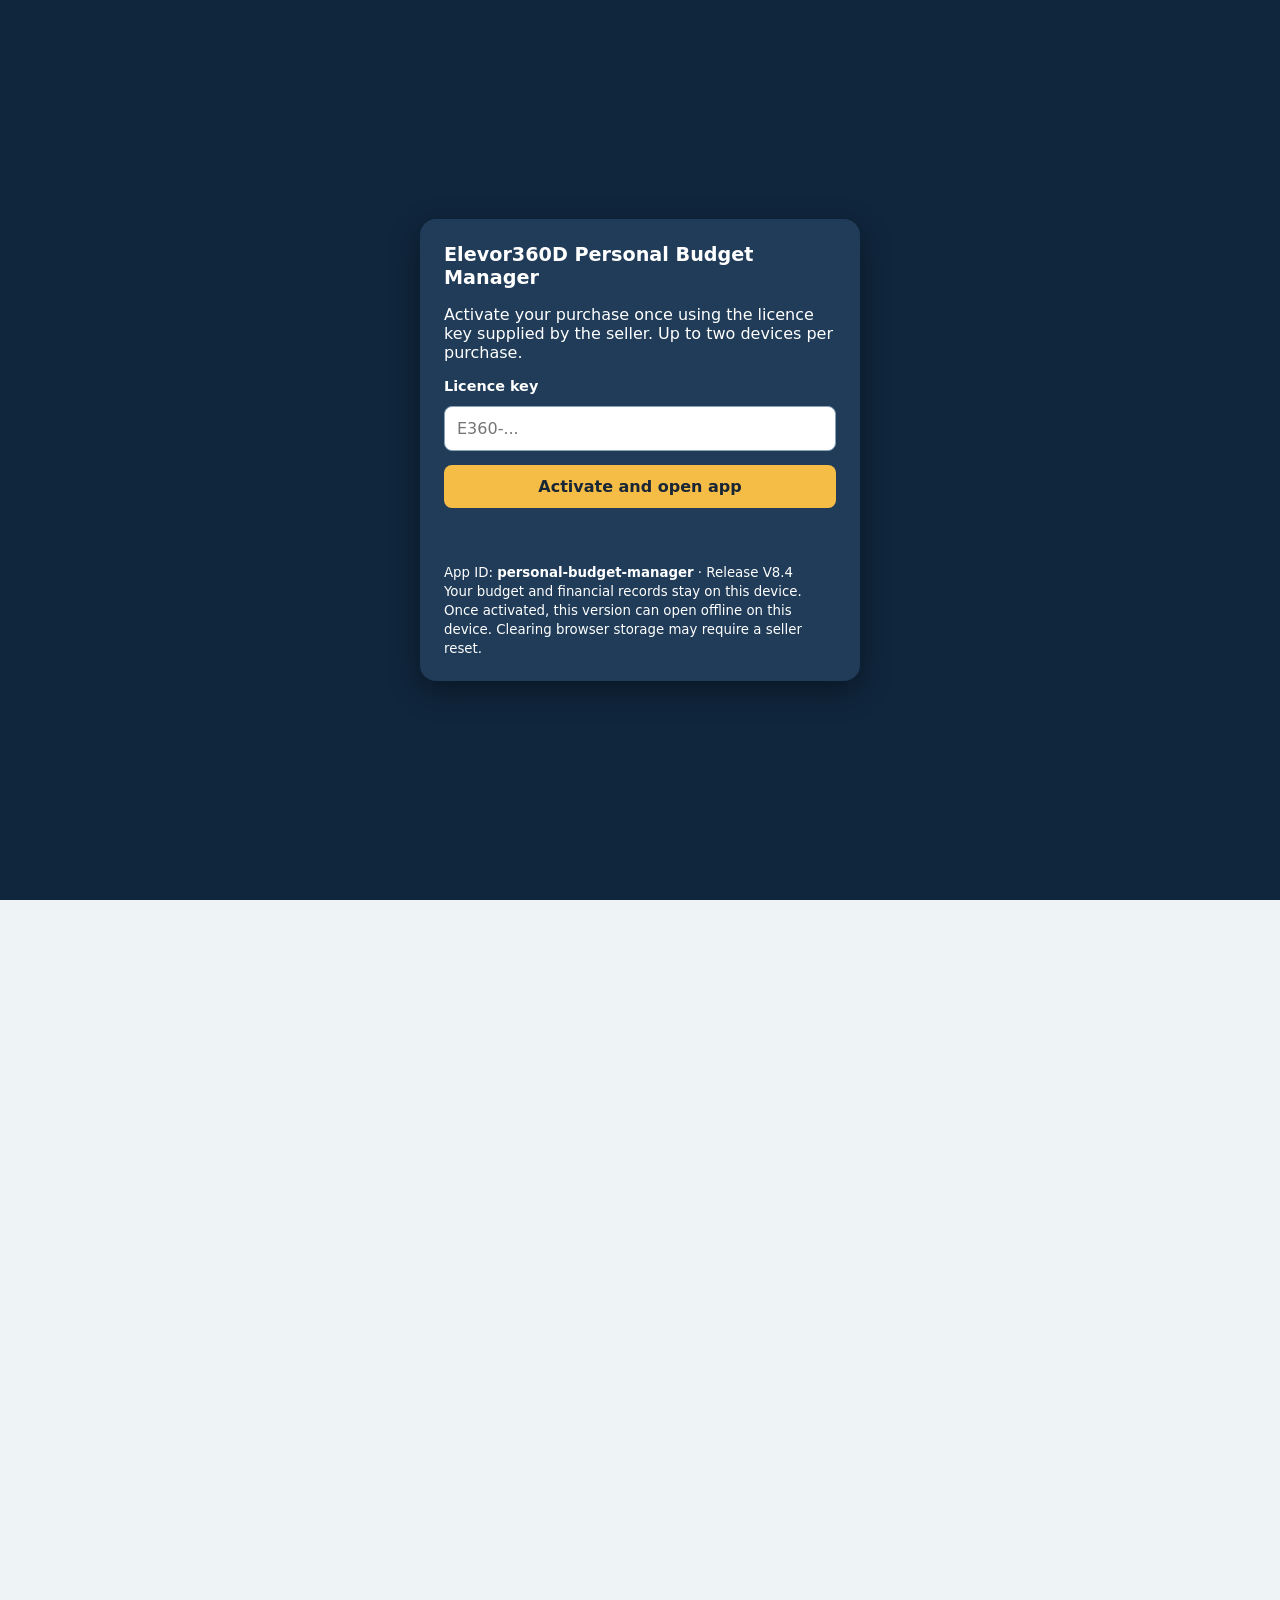
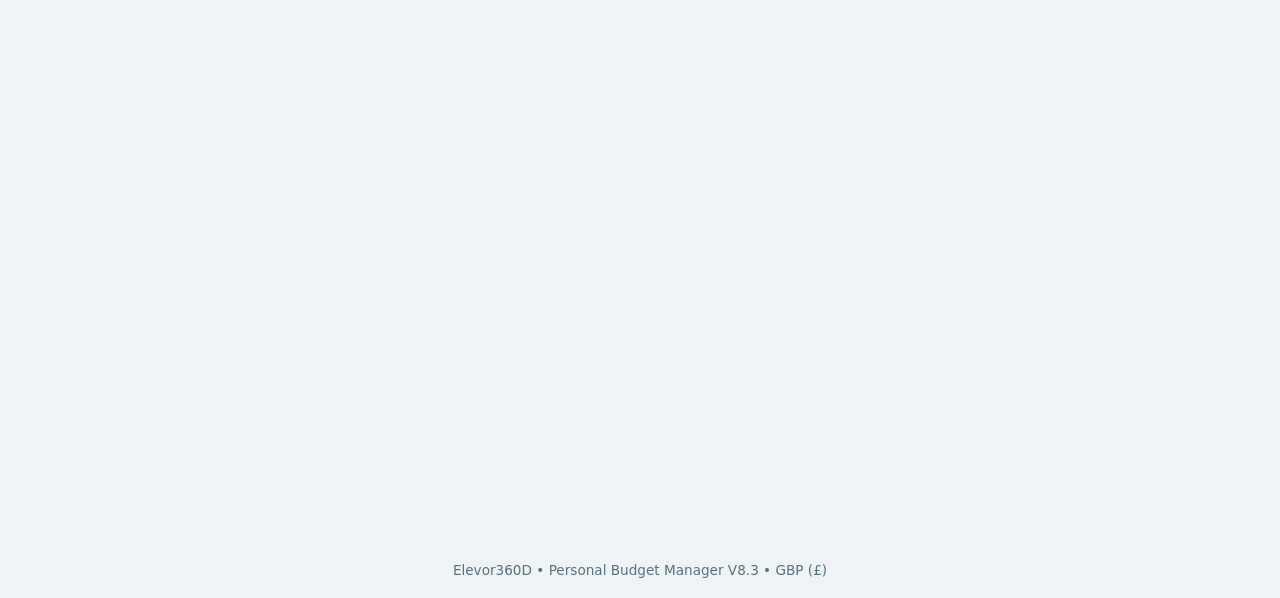
==== commit ba203a06: "Add files via upload" ====
--- a/index.html
+++ b/index.html
@@ -1,201 +1,290 @@
-<!doctype html><html lang="en"><head><meta charset="utf-8"><meta name="viewport" content="width=device-width,initial-scale=1"><meta name="theme-color" content="#101d30"><meta name="description" content="Elevor360D practical apps for business and everyday life."><title>Elevor360D | App Store</title><style>:root{font-family:system-ui,Arial,sans-serif;color:#e9f1ff;background:#0b1423}*{box-sizing:border-box}body{margin:0}header{background:#101e32;border-bottom:1px solid #2a405c;position:sticky;top:0;z-index:2}.wrap{max-width:1150px;margin:auto;padding:20px}nav{display:flex;align-items:center;justify-content:space-between;gap:12px;flex-wrap:wrap}a{color:#ffcf70}nav a{margin-left:15px;text-decoration:none;color:#dce8fa}.menu-toggle{display:none;background:#2b4668;color:white;border:1px solid #56718e;border-radius:9px;padding:10px 13px;font-size:16px;cursor:pointer}.nav-links{display:flex;align-items:center;flex-wrap:wrap}@media(max-width:640px){.menu-toggle{display:block}.nav-links{display:none;width:100%;flex-direction:column;align-items:stretch;padding:8px 0}.nav-links.open{display:flex}.nav-links a{margin:0;padding:12px;border-bottom:1px solid #354c66}}.brand{display:inline-flex;align-items:center;gap:12px;font-weight:900;font-size:24px;color:#ffcb63;text-decoration:none}.brand img{height:78px;width:78px;object-fit:contain;border-radius:50%;flex-shrink:0}@media(max-width:640px){.brand img{height:54px;width:54px}.brand{font-size:19px}}.hero{padding:65px 20px;text-align:center;background:linear-gradient(125deg,#122947,#253c60)}h1{font-size:clamp(30px,5vw,53px);margin:0 0 15px}h2{margin-top:38px}.hero p{color:#c8d8ef;font-size:18px}.hero-actions{display:flex;gap:12px;justify-content:center;flex-wrap:wrap}.highlights{display:grid;grid-template-columns:repeat(auto-fit,minmax(170px,1fr));gap:12px;margin:24px 0}.highlight{background:#14263e;border:1px solid #344f70;border-radius:12px;padding:17px}.highlight strong{display:block;color:#ffcf70;margin-bottom:6px}.feature-strip{display:grid;grid-template-columns:repeat(auto-fit,minmax(220px,1fr));gap:16px;margin:20px 0}.feature-strip .card{padding:18px}.feature-strip p{color:#c5d3e6}.help-list details{border-bottom:1px solid #3d5877;padding:14px 0}.help-list summary{cursor:pointer;font-weight:700}.help-list p{color:#c5d3e6;line-height:1.6}.quickcats{display:flex;gap:9px;flex-wrap:wrap;margin:20px 0}.quickcats button{background:#263f60;color:#fff;border:1px solid #55708c;border-radius:20px;padding:10px 15px;cursor:pointer}.quickcats button:hover{background:#36567d}.btn{display:inline-block;border:0;border-radius:9px;background:#f5c45e;color:#182337;font-weight:800;padding:12px 17px;text-decoration:none;cursor:pointer;font-size:15px}.btn.secondary{background:#2b4668;color:white}.btn:disabled{opacity:.55;cursor:not-allowed}.controls{display:flex;gap:10px;flex-wrap:wrap;margin:25px 0}input,select{background:#162a45;color:white;border:1px solid #49607b;border-radius:9px;padding:13px;font-size:16px}input{flex:1;min-width:220px}.grid{display:grid;grid-template-columns:repeat(auto-fill,minmax(245px,1fr));gap:18px}.card{border:1px solid #334c69;background:#152640;border-radius:15px;overflow:hidden;display:flex;flex-direction:column}.art{height:160px;display:grid;place-items:center;background:linear-gradient(125deg,#294e77,#15243b);font-size:58px}.art img{width:100%;height:100%;object-fit:contain;padding:8px}.content{padding:19px;flex:1;display:flex;flex-direction:column}.content h3{margin:0 0 7px}.desc{color:#c5d3e6;font-size:14px;line-height:1.5;flex:1}.price{font-size:23px;font-weight:800;margin:14px 0}.actions{display:flex;gap:8px;flex-wrap:wrap}.tag{font-size:12px;color:#b8cce5}section.info{background:#14263e;border-radius:14px;padding:25px;margin:38px 0}footer{text-align:center;color:#9fb4d1;padding:30px}dialog{border:1px solid #526b88;border-radius:15px;background:#152640;color:white;max-width:850px;width:calc(100% - 30px);padding:25px}.detail-image{width:100%;max-height:260px;object-fit:contain;border-radius:12px;background:#203956}.detail-list{line-height:1.8}.detail-actions{display:flex;gap:10px;flex-wrap:wrap;margin-top:15px}.gallery{display:flex;gap:9px;overflow-x:auto;padding:10px 0}.gallery button{padding:3px;background:#213c5a;border:2px solid transparent;border-radius:8px;cursor:pointer;flex:0 0 95px}.gallery button:focus-visible{border-color:#ffcf70}.gallery img{width:85px;height:65px;object-fit:contain}.detail-image{display:block;margin:auto}.instructions{background:#203550;padding:15px;border-radius:10px;line-height:1.7}.install-note{color:#c7d7ea}dialog::backdrop{background:#000b}.close{float:right;background:transparent;border:0;color:white;font-size:24px;cursor:pointer}#status{color:#ffd484;min-height:20px}small{color:#b5c8df}button:focus-visible,a:focus-visible,input:focus-visible,select:focus-visible{outline:3px solid #ffcf70;outline-offset:2px}</style><style>.promo-banner{margin:22px 0;border:1px solid #b58b39;background:linear-gradient(120deg,#253a57,#483b2b);padding:20px;border-radius:14px;display:flex;gap:16px;align-items:center;flex-wrap:wrap}.promo-banner img{max-width:200px;max-height:120px;object-fit:contain;border-radius:8px}.promo-banner h2{margin:0}.promo-price{color:#ffcf70;font-weight:800}.old-price{text-decoration:line-through;color:#aebed1;font-size:.75em;margin-right:8px}</style><style id="v14-homepage-style">
-:root{scroll-behavior:smooth}body{background:linear-gradient(180deg,#0c1728,#0b1423 620px)}.hero{position:relative;overflow:hidden;padding:92px 20px 86px;background:radial-gradient(circle at 78% 12%,rgba(242,188,82,.17),transparent 34%),linear-gradient(135deg,#0e2038,#213f64 65%,#172940);border-bottom:1px solid #405473}.hero:before{content:"";position:absolute;inset:0;pointer-events:none;background:linear-gradient(90deg,transparent 49.9%,rgba(255,255,255,.022) 50%);background-size:72px 72px}.hero h1{position:relative;letter-spacing:-.045em;line-height:1.07;max-width:800px;margin:0 auto 20px}.hero p{position:relative;max-width:710px;margin:0 auto 15px;line-height:1.65}.hero .hero-sub{font-size:15px;color:#e0c99b}.hero-actions{position:relative;margin-top:30px}.btn{transition:transform .16s,filter .16s}.btn:hover{transform:translateY(-2px);filter:brightness(1.08)}.btn.outline{background:transparent;color:#ffdb91;border:1px solid #b58b39}.highlights{margin:30px 0 45px}.highlight{background:linear-gradient(145deg,#182c46,#122239);border-color:#3d5874;line-height:1.55}.highlight strong{font-size:17px}.wrap>section>h2,.wrap>h2{letter-spacing:-.025em;font-size:clamp(25px,3vw,34px)}.feature-strip .card{padding:0;gap:0}.feature-strip .card .art{width:100%;height:135px}.feature-strip .card h3,.feature-strip .card p{margin:13px 18px 0!important}.feature-strip .card p{line-height:1.5;flex:1}.feature-strip .card button{margin:16px 18px 18px;align-self:flex-start}.card{box-shadow:0 10px 24px rgba(0,0,0,.11);transition:border-color .18s,transform .18s}.card:hover{border-color:#b58b39;transform:translateY(-2px)}.quickcats button[aria-pressed="true"]{background:#f5c45e;color:#17243a;border-color:#f5c45e;font-weight:800}.info{scroll-margin-top:120px}#apps,#featured,#free-apps,#custom{scroll-margin-top:120px}@media(max-width:640px){.hero{padding:64px 18px}.hero-actions .btn{width:100%;max-width:350px;text-align:center}.highlights{grid-template-columns:1fr}.feature-strip{grid-template-columns:1fr 1fr;gap:10px}.feature-strip .card{padding:0}.feature-strip .card .art{height:95px;font-size:40px}.feature-strip .card h3{font-size:15px}.feature-strip .card p{font-size:13px}.feature-strip .card button{font-size:13px;padding:9px}.wrap{padding:16px}}@media(max-width:370px){.feature-strip{grid-template-columns:1fr}}
-</style><style id="v16-details-style">dialog{max-width:900px;max-height:92dvh;overflow:auto;padding:clamp(16px,3vw,32px)}dialog h2{font-size:clamp(25px,3vw,34px);margin:15px 0}dialog h3{color:#ffcf70;margin:24px 0 8px}.detail-list{display:grid;grid-template-columns:repeat(auto-fit,minmax(220px,1fr));gap:10px;list-style:none;padding:0}.detail-list li{background:#203550;border:1px solid #395673;padding:12px 14px;border-radius:10px}.detail-list li:before{content:'✓ ';color:#ffcf70;font-weight:bold}.detail-image{max-height:370px;width:100%;object-fit:contain}.gallery button{flex-basis:115px;position:relative}.gallery img{width:105px;height:80px}.gallery button[aria-pressed="true"]{border-color:#ffcf70}.detail-actions{position:sticky;bottom:-32px;background:#152640;padding:14px 0;border-top:1px solid #38516f;z-index:1}.v16-info{display:flex;gap:10px;flex-wrap:wrap;margin:14px 0}.v16-info span{padding:7px 12px;border:1px solid #516b87;border-radius:30px;font-size:13px;color:#d8e8f9}.v16-section{border-top:1px solid #334c69;padding-top:10px;margin-top:20px}.v16-section p{line-height:1.7;color:#d3e1f0}.v16-section details{padding:12px 0;border-bottom:1px solid #344b65}.v16-section summary{cursor:pointer;font-weight:700}.gallery button img{display:block}@media(max-width:600px){.detail-list{grid-template-columns:1fr}.detail-actions{bottom:-16px}.detail-actions .btn{flex:1;text-align:center}}</style><style id="v17-style">.v17-steps{display:grid;grid-template-columns:repeat(auto-fit,minmax(220px,1fr));gap:14px;margin:20px 0}.v17-steps article{background:#203550;border:1px solid #3e5876;border-radius:12px;padding:18px}.v17-steps strong{color:#ffcf70}.v17-steps p{line-height:1.6;color:#d2e0f2}</style><style id="v19-refinements">
-/* V19 presentation-only improvements: no catalogue or checkout changes */
-html{scroll-behavior:smooth}a:focus-visible,button:focus-visible,input:focus-visible,select:focus-visible{outline:3px solid #f5c45e;outline-offset:3px}
-#custom.custom-app-panel{position:relative;overflow:hidden;padding:clamp(22px,4vw,42px);border:1px solid #536c8b;border-radius:18px;background:linear-gradient(125deg,#172a45,#102039 70%);box-shadow:0 12px 32px rgba(0,0,0,.15)}
-#custom .section-eyebrow{display:block;color:#ffcf70;font-size:.76rem;letter-spacing:.13em;font-weight:800;margin-bottom:8px}
-#custom h2{margin-top:0}#custom .custom-benefits{display:grid;grid-template-columns:repeat(3,minmax(0,1fr));gap:12px;margin:22px 0}
-#custom .custom-benefits>div{padding:16px;background:rgba(255,255,255,.055);border:1px solid rgba(255,255,255,.13);border-radius:12px}
-#custom .custom-benefits strong{display:block;color:#fff;margin-bottom:6px}#custom .custom-benefits span{display:block;color:#d2dceb;font-size:.93rem}
-#custom .custom-note{font-size:.85rem;color:#cbd5e1;margin:12px 0 0}
-@media(max-width:650px){#custom .custom-benefits{grid-template-columns:1fr}#custom.custom-app-panel{padding:22px 18px}}
-@media(prefers-reduced-motion:reduce){html{scroll-behavior:auto}}
-</style></head><body id="top"><header><div class="wrap"><nav><a class="brand" href="#top" aria-label="Elevor360D home"><img src="images/elevor360d-logo.jpg" alt="Elevor360D gold logo"> <span>Elevor360D</span></a><button class="menu-toggle" id="menuToggle" aria-expanded="false" aria-controls="navLinks">☰ Menu</button><div class="nav-links" id="navLinks"><a href="#featured">Featured</a><a href="#apps">Browse Apps</a><a href="#how">How It Works</a><a href="#help">Help &amp; FAQs</a><a href="#custom">Custom Apps</a><a href="getting-started.html">Buy &amp; Install</a><a href="delivery.html">Delivery &amp; Installation</a><a href="policies.html">Store Policies</a><a href="help.html">Help Centre</a><a href="contact.html">Contact Us</a></div></nav></div></header><div class="hero"><h1>Practical Apps. Made Simple.</h1><p>Organise your business, plan your day and enjoy your hobbies with easy-to-use digital tools.</p><p class="hero-sub">Browse useful apps, discover free downloads or ask us to build a solution for you.</p><div class="hero-actions"><a class="btn" href="#apps">Browse All Apps</a><a class="btn secondary" href="#custom">Custom App Development</a><a class="btn outline" href="#free-apps">Explore Free Apps</a></div></div><main class="wrap"><div class="highlights"><div class="highlight"><strong>Practical tools</strong>Apps for work, hobbies and everyday organisation</div><div class="highlight"><strong>Secure checkout</strong>Checkout securely through Payhip</div><div class="highlight"><strong>Support available</strong>Questions? Use our contact form</div></div><section id="storePromotions" aria-label="Current store promotions"></section><section id="featured" aria-labelledby="featuredTitle"><h2 id="featuredTitle">Featured Apps</h2><p>Explore some of our popular categories and useful tools.</p><div id="featuredGrid" class="feature-strip"></div></section><section id="free-apps" class="info"><h2>Free Cruise &amp; Local Deals Apps</h2><p>Explore our free cruise companions and Local Deals app. No payment needed.</p><button class="btn" id="showFree">See All Free Apps</button></section><h2 id="apps">Explore Our Apps</h2><p>Find the right tool for you. Browse our practical apps for business, hobbies and everyday life.</p><div class="quickcats" aria-label="Quick app categories"><button data-cat="all">All Apps</button><button data-cat="Business">Business</button><button data-cat="Home & Organisation">Home & Organisation</button><button data-cat="Lifestyle">Lifestyle</button><button data-cat="Travel">Travel</button><button data-cat="Free">Free Apps</button></div><div class="controls"><input id="search" placeholder="Search by app name, feature or keyword..." aria-label="Search apps"><select id="category" aria-label="Filter category"><option value="all">All categories</option><option value="Business">Business</option><option value="Home & Organisation">Home & Organisation</option><option value="Lifestyle">Lifestyle</option><option value="Travel">Travel</option><option value="Free">Free apps</option></select></div><p id="resultsCount" aria-live="polite"></p><div id="grid" class="grid"></div><p id="empty" hidden>No matching apps found.</p><section class="info" aria-labelledby="v17title"><h2 id="v17title">Buying and installing made simple</h2><div class="v17-steps"><article><strong>1. Choose your app</strong><p>Open the app details to check features, device requirements and price.</p></article><article><strong>2. Purchase securely</strong><p>For paid apps, select Buy Now to complete checkout through Payhip and download your installation guide.</p></article><article><strong>3. Activate and install</strong><p>Use the licence key emailed separately, then follow the app's installation instructions. A paid licence allows up to two devices.</p></article></div><a class="btn secondary" href="getting-started.html">Read the full buying &amp; installation guide</a> <a class="btn secondary" href="contact.html">Ask for help</a></section><section id="how" class="info"><h2>How buying works</h2><p><strong>Before buying:</strong> Please read the app details and installation requirements. Payments are handled by Payhip, not this website.</p><p>Choose your app and click Buy Now. You'll be taken to a secure Payhip checkout. After successful payment, Payhip provides a download link and sends purchase information by email. Keep your receipt and follow the app-specific instructions. If an app requires activation, its listing or download instructions will explain the process.</p><p>Our five paid apps are installable web apps (PWAs). Payhip provides a customer installation PDF, and your personal licence key arrives separately by email. Activate once online on up to two devices, then use the installed app offline.</p></section><section id="help" class="info"><h2>Customer Help &amp; Frequently Asked Questions</h2><p>For more information, see <a href="getting-started.html">Buy &amp; Install</a><a href="delivery.html">Delivery &amp; Installation</a> and <a href="policies.html">Policies &amp; Returns</a>.</p><div class="help-list"><details><summary>How do I receive an app after purchasing?</summary><p>Select Buy Now to purchase securely through Payhip. Download the installation PDF, open its app link and use the personal licence key sent separately by email.</p></details><details><summary>Can I install apps on Android, tablets or Windows?</summary><p>Many apps are installable web apps (PWAs). Installation varies by browser and device. Follow the instructions supplied with each app; some require web hosting before installation.</p></details><details><summary>Are the cruise and Local Deals apps free?</summary><p>Yes. Use Open Free App to visit the relevant app. Browser installation is available where supported.</p></details><details><summary>What if I need help with installation?</summary><p>Use <a href="contact.html">our contact form</a> with the app name, device and a description of the problem.</p></details><details><summary>Can I share or resell a paid app?</summary><p>Paid apps are supplied for the purchaser’s use under the terms provided with the product. Contact us about business or multiple-user licensing.</p></details></div></section><section class="info custom-app-panel" id="custom"><span class="section-eyebrow">CUSTOM APP DEVELOPMENT</span><h2>Need an app built around the way you work?</h2><p>Elevor360D creates practical, easy-to-use apps for small businesses, organisations and personal projects. Tell us what you need to organise, track or simplify.</p><div class="custom-benefits"><div><strong>Built for your needs</strong><span>Describe the problem you want to solve.</span></div><div><strong>Simple to use</strong><span>Focus on the features that matter to you.</span></div><div><strong>Start with an enquiry</strong><span>Contact us to discuss your idea and requirements.</span></div></div><a class="btn" href="contact.html">Enquire About a Custom App</a><p class="custom-note">No obligation to enquire. We'll discuss your requirements before agreeing any work.</p></section></main><footer>© <span id="year"></span> Elevor360D · <a href="contact.html">Contact</a><p><a href="getting-started.html">Buy &amp; Install</a><a href="delivery.html">Delivery &amp; Installation</a> · <a href="policies.html">Policies &amp; Returns</a> · <a href="contact.html">Support</a></p></footer><dialog id="details"><button class="close" id="close" aria-label="Close">×</button><div id="detailContent"></div></dialog><script>// Elevor360D catalogue exported by Store Manager V14
-const PRODUCTS = [
-  {
-    "id": "moving",
-    "name": "Moving Box Tracker",
-    "category": "Personal",
-    "icon": "📦",
-    "price": 6,
-    "description": "Number your moving boxes and quickly find what is inside.",
-    "payhipUrl": "https://payhip.com/b/LMYwG",
-    "image": "",
-    "features": [
-      "Numbered box inventory",
-      "Find belongings quickly",
-      "Backup and restore"
-    ],
-    "instructions": "After purchase, download your installation PDF from Payhip. Open the app link in the PDF, then enter the personal licence key sent separately by email. Your licence allows up to two devices. After activation, install from Chrome and use offline. Keep regular backups of your app records."
-  },
-  {
-    "id": "painter",
-    "name": "Painter & Decorator Quote Pro",
-    "category": "Business",
-    "icon": "🎨",
-    "price": 19.99,
-    "description": "Prepare and organise professional decorating quotations.",
-    "payhipUrl": "https://payhip.com/b/01xak",
-    "image": "",
-    "features": [
-      "Create customer quotations",
-      "Manage decorating jobs",
-      "Keep business records"
-    ],
-    "instructions": "After purchase, download your installation PDF from Payhip. Open the app link in the PDF, then enter the personal licence key sent separately by email. Your licence allows up to two devices. After activation, install from Chrome and use offline. Keep regular backups of your app records."
-  },
-  {
-    "id": "gardener",
-    "name": "Gardener Quote Pro",
-    "category": "Business",
-    "icon": "🌿",
-    "price": 19.99,
-    "description": "Create and manage quotations for gardening services.",
-    "payhipUrl": "https://payhip.com/b/XVMf4",
-    "image": "",
-    "features": [
-      "Prepare gardening quotations",
-      "Manage customers and services",
-      "Keep records organised"
-    ],
-    "instructions": "After purchase, download your installation PDF from Payhip. Open the app link in the PDF, then enter the personal licence key sent separately by email. Your licence allows up to two devices. After activation, install from Chrome and use offline. Keep regular backups of your app records."
-  },
-  {
-    "id": "fishing",
-    "name": "Fishing Buddy Pro",
-    "category": "Personal",
-    "icon": "🎣",
-    "price": 24.99,
-    "description": "Record fishing trips, catches and fishing information.",
-    "payhipUrl": "https://payhip.com/b/9Aq7l",
-    "image": "",
-    "features": [
-      "Log fishing sessions and catches",
-      "Review saved records",
-      "Use offline after activation"
-    ],
-    "instructions": "After purchase, download your installation PDF from Payhip. Open the app link in the PDF, then enter the personal licence key sent separately by email. Your licence allows up to two devices. After activation, install from Chrome and use offline. Keep regular backups of your app records."
-  },
-  {
-    "id": "wedding",
-    "name": "Wedding Planner Pro",
-    "category": "Personal",
-    "icon": "💍",
-    "price": 24.99,
-    "description": "Organise wedding plans, tasks, budgets, guests and important details.",
-    "payhipUrl": "https://payhip.com/b/bDAnO",
-    "image": "",
-    "features": [
-      "Wedding tasks and planning",
-      "Guest and budget organisation",
-      "Save records and work offline"
-    ],
-    "instructions": "After purchase, download your installation PDF from Payhip. Open the app link in the PDF, then enter the personal licence key sent separately by email. Your licence allows up to two devices. After activation, install from Chrome and use offline. Keep regular backups of your app records."
-  },
-  {
-    "id": "localdeals",
-    "name": "Local Deals",
-    "category": "Free",
-    "icon": "🏷️",
-    "price": 0,
-    "description": "Discover offers from participating local businesses.",
-    "freeUrl": "https://elevor360.github.io/local-deals-Customer-V2.6-with-ads/",
-    "payhipUrl": "",
-    "image": "",
-    "features": []
-  },
-  {
-    "id": "iona",
-    "name": "Iona Cruise Companion",
-    "category": "Free",
-    "icon": "🚢",
-    "price": 0,
-    "description": "Plan and organise your Iona cruise.",
-    "freeUrl": "https://elevor360.github.io/iona-cruise-companion/",
-    "payhipUrl": "",
-    "image": "",
-    "features": []
-  },
-  {
-    "id": "ventura",
-    "name": "Ventura Cruise Companion",
-    "category": "Free",
-    "icon": "🚢",
-    "price": 0,
-    "description": "A free cruise companion for P&O Ventura passengers.",
-    "freeUrl": "https://elevor360.github.io/Ventura-Cruise-app/",
-    "payhipUrl": "",
-    "image": "",
-    "features": []
-  },
-  {
-    "id": "britannia",
-    "name": "Britannia Cruise Companion",
-    "category": "Free",
-    "icon": "🚢",
-    "price": 0,
-    "description": "Plan and organise your P&O Britannia holiday.",
-    "freeUrl": "https://elevor360.github.io/Elevor360D-Britannia-Cruise-Companion/",
-    "payhipUrl": "",
-    "image": "",
-    "features": []
-  },
-  {
-    "id": "arvia",
-    "name": "Arvia Cruise Companion",
-    "category": "Free",
-    "icon": "🚢",
-    "price": 0,
-    "description": "A free companion for your P&O Arvia holiday.",
-    "freeUrl": "https://elevor360.github.io/Elevor360D-Arvia-Cruise-Companion/",
-    "payhipUrl": "",
-    "image": "",
-    "features": []
-  },
-  {
-    "id": "azura",
-    "name": "Azura Cruise Companion",
-    "category": "Free",
-    "icon": "🌊",
-    "price": 0,
-    "description": "Plan and organise your Azura cruise.",
-    "freeUrl": "https://elevor360.github.io/Elevor360D-Azura-Cruise-Companion/",
-    "payhipUrl": "",
-    "image": "",
-    "features": []
-  },
-  {
-    "id": "arcadia",
-    "name": "Arcadia Cruise Companion",
-    "category": "Free",
-    "icon": "🛳️",
-    "price": 0,
-    "description": "A practical companion for Arcadia cruises.",
-    "freeUrl": "https://elevor360.github.io/Elevor360D-Arcadia-Cruise-Companion/",
-    "payhipUrl": "",
-    "image": "",
-    "features": []
-  },
-  {
-    "id": "personal-budget-manager",
-    "name": "Elevor360D Personal Budget Manager",
-    "category": "Personal",
-    "browseGroup": "Home & Organisation",
-    "price": 5,
-    "icon": "📱",
-    "description": "Take control of your personal finances with Elevor360D Personal Budget Manager.\n\nEasily track income and expenses, manage monthly budgets, organise recurring bills, monitor savings goals and keep track of debts.\n\nIncludes spending charts, annual reports and backup and restore features.\n\n**One-time purchase — no subscription.**\n\nInstall on your phone or computer. Activate once and use offline, with a licence covering up to two devices.",
-    "features": [],
-    "image": "Elevor360D Personal Budget Manager.png",
-    "gallery": [],
-    "instructions": "**Installation & Delivery Instructions**\n\nAfter purchasing Elevor360D Personal Budget Manager, you will receive an installation guide through Payhip and a separate email containing your personal licence activation code.\n\n**How to Install:**\n\n1. Download and open the installation PDF supplied with your purchase.\n2. Click the app installation link in the PDF.\n3. Enter your licence code from your Elevor360D email.\n4. Activate your app while connected to the internet.\n5. Once activated, select **Install App** to install it on your phone, tablet or computer.\n6. Your Personal Budget Manager is now ready to use.\n\n**Important Information:**\n\n- One-time purchase — no monthly subscription.\n- Each licence supports up to 2 devices.\n- Works offline after activation and installation.\n- Your financial records are stored locally on your device.\n- Use the Backup & Restore feature regularly to protect your data.\n\n**Support:** elevor360@gmail.com",
-    "payhipUrl": "https://payhip.com/b/hDrjY",
-    "freeUrl": ""
+<!DOCTYPE html>
+<html lang="en"><head><meta charset="UTF-8"><meta name="viewport" content="width=device-width,initial-scale=1">
+<meta name="theme-color" content="#123b50"><meta name="description" content="Offline personal budget manager">
+<link rel="manifest" href="manifest.webmanifest"><link rel="icon" href="icon.svg" type="image/svg+xml">
+<title>Elevor360D Personal Budget Manager V8.4</title>
+<style>
+body.licence-locked > header,body.licence-locked > main{visibility:hidden}
+
+:root{font-family:system-ui,Arial,sans-serif;color:#173447;background:#eef3f5}*{box-sizing:border-box}
+body{margin:0}header{background:#123b50;color:white;padding:18px 16px}header h1{margin:0;font-size:1.35rem}header small{opacity:.85}
+main{max-width:1000px;margin:auto;padding:14px}nav{display:flex;gap:7px;flex-wrap:wrap;margin:0 0 15px}
+.mobile-menu{display:none}
+@media(max-width:650px){
+.mobile-menu{display:block;margin-bottom:12px}
+#tabs{display:none;flex-direction:column;gap:4px;background:white;border-radius:12px;padding:8px;box-shadow:0 2px 8px #17344712}
+#tabs.open{display:flex}
+#tabs button{width:100%;text-align:left;padding:12px}
+header h1{font-size:1.15rem}
+.grid{grid-template-columns:repeat(2,minmax(0,1fr))}
+.metric{padding:11px}.metric strong{font-size:1.2rem}
+}
+@media(max-width:380px){.grid{grid-template-columns:1fr}}
+@media print{header,nav,.mobile-menu,#installPanel,#quickExpense,#quickIncome,button{display:none!important}main{max-width:none}.page{display:none!important}#dashboard{display:block!important}.card{box-shadow:none;border:1px solid #ddd}}
+button,.btn{border:0;border-radius:9px;background:#126c83;color:white;padding:10px 13px;font:inherit;cursor:pointer}
+button:hover{filter:brightness(.93)}button:focus-visible,input:focus-visible,select:focus-visible{outline:3px solid #e6a532}
+nav button{background:#dbe8ed;color:#143c4d}nav button.active{background:#126c83;color:white}
+.card{background:white;border-radius:14px;padding:16px;margin-bottom:14px;box-shadow:0 2px 8px #17344710}
+h2{margin:0 0 14px;font-size:1.2rem}h3{margin:12px 0 8px;font-size:1rem}
+.grid{display:grid;grid-template-columns:repeat(auto-fit,minmax(190px,1fr));gap:12px}
+.metric{background:#f2f8f9;padding:15px;border-radius:12px}.metric strong{display:block;font-size:1.55rem;margin-top:5px}
+label{display:block;font-weight:600;font-size:.9rem;margin:8px 0 4px}input,select{width:100%;padding:11px;border:1px solid #b9cbd1;border-radius:8px;background:white;font:inherit}
+.row{display:flex;flex-wrap:wrap;gap:10px;align-items:center}.row>*{flex:1;min-width:130px}
+table{border-collapse:collapse;width:100%;font-size:.91rem}th,td{text-align:left;border-bottom:1px solid #e1eaed;padding:9px 5px}td:last-child{text-align:right}
+.tablewrap{overflow-x:auto}.muted{color:#59717c;font-size:.87rem}.positive{color:#08764e}.negative{color:#b23b39}
+.bar{height:12px;background:#e5edf0;border-radius:10px;overflow:hidden}.bar span{display:block;background:#1b8793;height:100%}
+.danger{background:#b03c45}.secondary{background:#607e8b}.hidden{display:none!important}
+.notice{background:#fff5dc;padding:10px;border-radius:8px;font-size:.9rem}
+#dataStatus{font-size:.9rem;color:#17694e;margin:10px 0}
+#dataStatus:empty{display:none}
+@media(max-width:650px){.card{padding:13px}.row>button{min-width:95px}.tablewrap{max-width:100%}input,select,button{font-size:16px}#menuToggle{width:100%;text-align:left;font-weight:700}}
+footer{text-align:center;color:#59717c;padding:20px;font-size:.85rem}
+@media(max-width:550px){th,td{font-size:.8rem}main{padding:10px}}
+</style></head><body class="licence-locked">
+<header><div style="max-width:1000px;margin:auto"><h1>Elevor360D Personal Budget Manager</h1><small>Version 8.4 • Private, offline-first personal finances</small></div></header>
+<main><button id="menuToggle" type="button" class="mobile-menu" aria-controls="tabs" aria-expanded="false">☰ Menu — <span id="currentSection">Overview</span></button><nav id="tabs" aria-label="App sections"></nav>
+<section id="dashboard" class="page">
+<div id="installPanel" class="card">
+<div class="row"><div style="flex:3"><h2 style="margin:0 0 5px">Install Personal Budget Manager</h2><p class="muted" style="margin:0">Add the app to your phone, tablet or computer for convenient offline access.</p></div><button id="installBtn" type="button" style="flex:1">Install App</button></div>
+<p id="installHelp" class="notice hidden" role="status"></p>
+</div>
+<div class="card"><div class="row"><h2 style="margin:0">Your money at a glance</h2><button type="button" id="prevMonth" aria-label="Previous month">◀</button><input id="month" type="month" aria-label="Select month"><button type="button" id="nextMonth" aria-label="Next month">▶</button></div></div>
+<div class="card"><div class="row"><button id="quickExpense" type="button">+ Add expense</button><button id="quickIncome" type="button" class="secondary">+ Add income</button></div></div>
+<div class="grid" id="metrics"></div>
+<p class="muted" style="margin:0 0 14px">Remaining = recorded income minus recorded expenses for the selected month. It is not your bank account balance.</p>
+<div class="card"><h2>Spending by category</h2><div id="categorySummary"></div></div>
+<div class="card"><h2>Budget health</h2><div id="budgetHealth"></div></div>
+<div class="card"><h2>Monthly insights</h2><div id="insights"></div></div>
+<div class="card"><h2>Annual summary</h2><div class="row"><label for="reportYear">Year <input id="reportYear" type="number" min="2000" max="2100" step="1"></label><button id="printReport" type="button">Print / Save PDF report</button></div><div id="annualReport" class="tablewrap"></div></div>
+<div class="card"><h2>Six-month income and spending trend</h2><div id="trendChart"></div></div><div class="card"><h2>Upcoming bills</h2><div id="upcoming"></div></div>
+</section>
+<section id="transactions" class="page hidden">
+<div class="card"><h2 id="transactionHeading">Add transaction</h2><form id="transactionForm">
+<input type="hidden" id="txId"><div class="grid">
+<div><label for="txDate">Date</label><input id="txDate" type="date" required></div>
+<div><label for="txType">Type</label><select id="txType"><option value="expense">Expense</option><option value="income">Income</option></select></div>
+<div><label for="txAmount">Amount (£)</label><input id="txAmount" type="number" step="0.01" min="0.01" required></div>
+<div><label for="txCategory">Category</label><select id="txCategory"></select></div>
+<div><label for="txNote">Description</label><input id="txNote" maxlength="120" placeholder="e.g. Weekly groceries"></div>
+</div><p><button type="submit">Save transaction</button> <button type="button" class="secondary" id="clearTx">Clear form</button></p></form></div>
+<div class="card"><h2>Transactions</h2><p class="muted">Use the filters to find entries across all months.</p><div class="row"><input id="txSearch" placeholder="Search description or category" aria-label="Search transactions"><select id="txMonthFilter" aria-label="Filter by month"><option value="all">All months</option><option value="selected">Selected overview month</option></select><select id="txFilter"><option value="all">All types</option><option value="income">Income</option><option value="expense">Expenses</option></select></div><div class="tablewrap" id="txList"></div></div>
+</section>
+<section id="budgets" class="page hidden"><div class="card"><h2>Monthly category budgets</h2><p class="muted">Set a monthly limit for each expense category. These limits apply to every month until changed.</p><div id="budgetFields"></div><p><button id="saveBudgets">Save budgets</button></p></div><div class="card"><h2>Budget progress for selected month</h2><div id="budgetProgress"></div></div></section>
+<section id="bills" class="page hidden"><div class="card"><h2>Add or edit recurring bill</h2><form id="billForm"><input type="hidden" id="billId"><div class="grid"><div><label for="billName">Bill name</label><input id="billName" required maxlength="80"></div><div><label for="billAmount">Amount (£)</label><input id="billAmount" type="number" min=".01" step=".01" required></div><div><label for="billDay">Due day of month (1–31)</label><input id="billDay" type="number" min="1" max="31" required></div></div><p><button type="submit">Save bill</button> <button type="button" class="secondary" id="clearBill">Clear form</button></p></form></div><div class="card"><h2>Recurring bills</h2><p class="notice">Bills are reminders only. They are not automatically deducted from your balance. Record payments under Transactions.</p><div id="billList"></div></div></section>
+<section id="goals" class="page hidden"><div class="card"><h2>Savings goals</h2><form id="goalForm"><input type="hidden" id="goalId"><div class="grid"><div><label for="goalName">Goal</label><input id="goalName" required maxlength="80"></div><div><label for="goalTarget">Target (£)</label><input id="goalTarget" type="number" min=".01" step=".01" required></div><div><label for="goalSaved">Already saved (£)</label><input id="goalSaved" type="number" min="0" step=".01" required></div></div><p><button type="submit">Save goal</button> <button type="button" class="secondary" id="clearGoal">Clear form</button></p></form></div><div class="card"><h2>Your goals</h2><p class="muted">Savings amounts are manually maintained; they do not change automatically when transactions are added.</p><div id="goalList"></div></div></section>
+<section id="debts" class="page hidden">
+<div class="card"><h2>Debt repayment tracker</h2><p class="muted">Track credit cards, loans and repayments. Figures are entered manually and do not change your transaction balance automatically.</p>
+<form id="debtForm"><input type="hidden" id="debtId"><div class="grid">
+<div><label for="debtName">Debt name</label><input id="debtName" required maxlength="80" placeholder="e.g. Credit card"></div>
+<div><label for="debtOriginal">Original balance (£)</label><input id="debtOriginal" type="number" min=".01" step=".01" required></div>
+<div><label for="debtRemaining">Remaining balance (£)</label><input id="debtRemaining" type="number" min="0" step=".01" required></div>
+<div><label for="debtPayment">Planned monthly payment (£)</label><input id="debtPayment" type="number" min="0" step=".01" required></div>
+</div><p><button type="submit">Save debt</button> <button type="button" id="clearDebt" class="secondary">Clear form</button></p></form></div>
+<div class="card"><h2>Debt overview</h2><div id="debtSummary"></div><div id="debtList"></div></div></section>
+<section id="settings" class="page hidden"><div class="card"><h2>Backup and restore</h2><p>All financial information is stored in this browser on this device. Back up regularly, especially before changing phones or clearing browser data.</p><p><button id="exportJson">Download JSON backup</button> <button id="exportCsv" class="secondary">Export transactions CSV</button></p><label for="restoreFile">Restore JSON backup</label><input type="file" id="restoreFile" accept=".json,application/json"><p class="notice">Before restoring, the app will show the backup contents and offer to download a safety copy of your current records. Restoring replaces all existing data. Keep backups private.</p><p id="dataStatus" role="status" aria-live="polite"></p></div><div class="card"><h2>Install and privacy</h2><p class="muted">On Android Chrome: open the hosted app, tap the browser menu and choose Install app or Add to Home screen. On desktop Chrome or Edge, use the install icon in the address bar if available.</p><p>Offline access requires opening the hosted app once while connected to the internet. Your entries remain on this device; no account or cloud sync is included.</p><button id="wipe" class="danger">Delete all saved data</button></div></section>
+</main><footer>Elevor360D • Personal Budget Manager V8.3 • GBP (£)</footer>
+<script>
+(function(){
+const showError=function(message){
+ let b=document.getElementById('startupDiagnostic');
+ if(!b){b=document.createElement('div');b.id='startupDiagnostic';b.style.cssText='position:relative;z-index:1000000;background:#fff0d6;color:#512c00;padding:12px;font:14px system-ui;white-space:pre-wrap';document.body.prepend(b)}
+ b.textContent='Budget Manager startup issue: '+message;
+};
+window.addEventListener('error',e=>showError(e.message||'Unknown JavaScript error'));
+window.addEventListener('unhandledrejection',e=>showError(String(e.reason||'Unexpected startup error')));
+})();
+</script><script>
+// Customer release: E360 licence activation. Client-side access gate, not tamper-proof DRM.
+(()=>{'use strict';
+const API='https://elevor360d-access-manager.elevor360.workers.dev';
+const APP='personal-budget-manager'; // Must match the licence manager's App ID
+const STORAGE='elevor360d_budget_licence_v1';
+const DEVICE='elevor360d_budget_device_v1';
+const chars='abcdefghijklmnopqrstuvwxyzABCDEFGHIJKLMNOPQRSTUVWXYZ0123456789_-';
+let id=localStorage.getItem(DEVICE);
+if(!id||!/^[-a-zA-Z0-9_]{12,128}$/.test(id)){id='dev_'+Array.from(crypto.getRandomValues(new Uint8Array(20)),v=>chars[v%chars.length]).join('');localStorage.setItem(DEVICE,id)}
+let started=false;
+function start(){if(started)return;started=true;document.getElementById('licenceGate')?.remove();document.body.classList.remove('licence-locked')}
+const gate=document.createElement('div');gate.id='licenceGate';gate.style.cssText='position:fixed;inset:0;z-index:999999;background:#10263d;color:white;display:flex;align-items:center;justify-content:center;padding:20px;font-family:system-ui,sans-serif';gate.innerHTML=`<div style="width:min(440px,100%);padding:24px;border-radius:16px;background:#203c58;box-shadow:0 10px 30px #0006"><h2 style="margin-top:0">Elevor360D Personal Budget Manager</h2><p>Activate your purchase once using the licence key supplied by the seller. Up to two devices per purchase.</p><label for="licCode">Licence key</label><input id="licCode" autocomplete="off" spellcheck="false" style="box-sizing:border-box;width:100%;padding:12px;margin:8px 0 14px;border-radius:8px;border:1px solid #8ba2b5;color:#111;background:#fff" placeholder="E360-..."><button id="licActivate" style="background:#f5bd46;color:#182636;border:0;border-radius:8px;padding:12px 18px;font-weight:bold;cursor:pointer;width:100%">Activate and open app</button><p id="licMessage" role="status" aria-live="polite" style="min-height:22px"></p><small>App ID: <strong>personal-budget-manager</strong> · Release V8.4</small><br><small>Your budget and financial records stay on this device. Once activated, this version can open offline on this device. Clearing browser storage may require a seller reset.</small></div>`;
+document.body.appendChild(gate);
+const msg=document.getElementById('licMessage'),inp=document.getElementById('licCode'),btn=document.getElementById('licActivate');
+async function post(path,code){const controller=new AbortController(),timer=setTimeout(()=>controller.abort(),12000);try{const r=await fetch(API+path,{method:'POST',headers:{'Content-Type':'application/json'},body:JSON.stringify({code,appId:APP,deviceId:id}),signal:controller.signal});const data=await r.json();return {status:r.status,data}}finally{clearTimeout(timer)}}
+const saved=()=>{try{return JSON.parse(localStorage.getItem(STORAGE)||'null')}catch{return null}};
+async function check(){
+ const s=saved();
+ if(!s||!/^E360-[A-F0-9]{36}$/.test(s.code||''))return;
+ inp.value=s.code;
+ if(!navigator.onLine){msg.textContent='Offline: opening your previously activated app.';start();return}
+ msg.textContent='Checking saved licence…';
+ try{
+  const verified=await post('/verify',s.code);
+  if(verified.data.ok){start();return}
+  // A previously activated customer may have a saved key but no recorded
+  // device verification. Retry activation automatically with the same key.
+  const activated=await post('/activate',s.code);
+  if(activated.data.ok){
+   localStorage.setItem(STORAGE,JSON.stringify({code:s.code,activatedAt:s.activatedAt||new Date().toISOString()}));
+   start();return;
   }
-];
-</script><script>const STORE_PROMOTIONS = {"featured":["fishing","painter","bicycle","iona"],"banner":{"enabled":false,"title":"","text":"","image":"","start":"","end":""},"offers":[]};</script><script>const browseGroup=p=>p.browseGroup||({moving:"Home & Organisation",wedding:"Lifestyle",fishing:"Lifestyle",localdeals:"Lifestyle"}[p.id]||(p.category==="Free"?"Travel":p.category==="Business"?"Business":"Lifestyle"));const grid=document.getElementById('grid'),search=document.getElementById('search'),category=document.getElementById('category'),modal=document.getElementById('details');document.getElementById('year').textContent=new Date().getFullYear();const esc=s=>String(s).replace(/[&<>"']/g,c=>({'&':'&amp;','<':'&lt;','>':'&gt;','"':'&quot;',"'":'&#39;'}[c]));const imageHtml=p=>p.image?`<img src="${esc('images/'+p.image)}" alt="${esc(p.name)} screenshot" loading="lazy" onerror="this.replaceWith(document.createTextNode('${'📱'}'))">`:esc(p.icon);const validFreeUrl=s=>{try{let u=new URL(s);return u.protocol==='https:'}catch{return false}};const validUrl=s=>{try{let u=new URL(s);return u.protocol==='https:'&&(/(^|\.)payhip\.com$/i.test(u.hostname));}catch{return false}};function render(){const q=search.value.trim().toLowerCase(),cat=category.value;let arr=PRODUCTS.filter(p=>(cat==='all'||(cat==='Free'?p.category==='Free':browseGroup(p)===cat))&&(p.name+' '+p.description+' '+(p.features||[]).join(' ')+' '+browseGroup(p)).toLowerCase().includes(q));grid.innerHTML='';document.getElementById('resultsCount').textContent=arr.length+' app'+(arr.length===1?'':'s')+' found';document.getElementById('empty').hidden=!!arr.length;for(let p of arr){let el=document.createElement('article');el.className='card';el.innerHTML=`<div class="art" aria-hidden="true">${imageHtml(p)}</div><div class="content"><span class="tag">${esc(browseGroup(p))}${p.category==='Free' ? ' · Free' : ''}</span><h3>${esc(p.name)}</h3><p class="desc">${esc(p.description)}</p><div class="price">${p.category==='Free'?'Free':'£'+Number(p.price).toFixed(2)}</div><div class="actions"><button class="btn secondary" data-info="${esc(p.id)}">Details</button>${p.category==='Free'&&validFreeUrl(p.freeUrl)?`<a class="btn" href="${esc(p.freeUrl)}" target="_blank" rel="noopener noreferrer">Open Free App</a>`:`<button class="btn" data-buy="${esc(p.id)}" ${validUrl(p.payhipUrl)?'':'disabled'}>${p.category==='Free'?'Link Needed':validUrl(p.payhipUrl)?'Buy Now':'Coming Soon'}</button>`}</div></div>`;grid.append(el)}}function detail(p){const free=p.category==='Free',url=free?p.freeUrl:p.payhipUrl,ready=free?validFreeUrl(url):validUrl(url);const shots=[p.image,...(Array.isArray(p.gallery)?p.gallery:[])].filter((x,i,a)=>x&&a.indexOf(x)===i);const gallery=shots.length?`<div class="gallery" aria-label="App screenshots">${shots.map((s,i)=>`<button type="button" data-shot="${i}" aria-label="View screenshot ${i+1}"><img src="${esc('images/'+s)}" alt="Screenshot ${i+1}"></button>`).join('')}</div>`:'';const feats=(p.features&&p.features.length?p.features:[p.description]).map(f=>`<li>${esc(f)}</li>`).join('');document.getElementById('detailContent').innerHTML=`${p.image?`<img class="detail-image" src="${esc('images/'+p.image)}" alt="${esc(p.name)} screenshot">`:`<div class="art" aria-hidden="true">${esc(p.icon)}</div>`}${gallery}<h2>${esc(p.name)}</h2><p>${esc(p.description)}</p><ul class="detail-list">${feats}</ul><h3>What this app includes</h3><p><strong>${free?'Free':'£'+Number(p.price).toFixed(2)}</strong> · ${esc(browseGroup(p))}</p><p><small>${free?'Opens the free app in a new tab.':'Payhip supplies an installation PDF; your licence key arrives separately by email.'}</small></p><h3>Installation &amp; delivery</h3><div class="instructions">${free?'Select Open Free App, then use your browser menu to install where supported.':esc(p.instructions||'After payment, download your installation PDF from Payhip. Open the app link, enter the licence key emailed to you, and install in Chrome. No ZIP extraction or web hosting is required.')}</div><p class="install-note">Need assistance? <a href="contact.html">Contact support</a> · <a href="getting-started.html">Purchase &amp; activation guide</a>.</p><div class="detail-actions">${ready?`<a class="btn" href="${esc(url)}" target="_blank" rel="noopener noreferrer">${free?'Open Free App':'Buy Now'}</a>`:`<span class="btn secondary">${free?'Link Needed':'Coming Soon'}</span>`}<button class="btn secondary" id="shareProduct">Copy Product Link</button></div>`;document.querySelectorAll('[data-shot]').forEach(b=>b.onclick=()=>{const image=document.querySelector('.detail-image');if(image){image.src='images/'+shots[Number(b.dataset.shot)];image.alt=p.name+' screenshot '+(Number(b.dataset.shot)+1)}});document.getElementById('shareProduct').onclick=()=>{const link=new URL(location.href);link.searchParams.set('app',p.id);navigator.clipboard?.writeText(link.href).then(()=>{document.getElementById('shareProduct').textContent='Link Copied'}).catch(()=>{prompt('Copy this link:',link.href)})??prompt('Copy this link:',link.href)};modal.showModal()}
-grid.addEventListener('click',e=>{let info=e.target.closest('[data-info]'),buy=e.target.closest('[data-buy]');if(info){let p=PRODUCTS.find(x=>x.id===info.dataset.info);if(p)detail(p)}if(buy){let p=PRODUCTS.find(x=>x.id===buy.dataset.buy);if(p&&validUrl(p.payhipUrl))window.open(p.payhipUrl,'_blank','noopener,noreferrer')}});document.getElementById('close').onclick=()=>modal.close();search.addEventListener('input',render);category.addEventListener('change',()=>{document.querySelectorAll('[data-cat]').forEach(b=>b.setAttribute('aria-pressed',String(b.dataset.cat===category.value)));render()});document.getElementById('menuToggle').onclick=()=>{const links=document.getElementById('navLinks');const open=links.classList.toggle('open');document.getElementById('menuToggle').setAttribute('aria-expanded',String(open))};document.querySelectorAll('#navLinks a').forEach(a=>a.addEventListener('click',()=>{document.getElementById('navLinks').classList.remove('open');document.getElementById('menuToggle').setAttribute('aria-expanded','false')}));function selectCategory(cat){document.querySelectorAll('[data-cat]').forEach(b=>b.setAttribute('aria-pressed',String(b.dataset.cat===cat)));category.value=cat;search.value='';render();document.getElementById('apps').scrollIntoView({behavior:'smooth'})}document.querySelectorAll('[data-cat]').forEach(b=>b.onclick=()=>selectCategory(b.dataset.cat));document.getElementById('showFree').onclick=()=>selectCategory('Free');function renderFeatured(){const picks=['wedding','fishing','painter','iona'];const chosen=picks.map(id=>PRODUCTS.find(p=>p.id===id)).filter(Boolean);const el=document.getElementById('featuredGrid');el.innerHTML='';chosen.forEach(p=>{const article=document.createElement('article');article.className='card';article.innerHTML=`<div class="art">${imageHtml(p)}</div><h3 style="margin:0">${esc(p.name)}</h3><p>${esc(p.description)}</p><button class="btn secondary" data-feature="${esc(p.id)}">View Details</button>`;el.append(article)});el.addEventListener('click',e=>{const b=e.target.closest('[data-feature]');if(b){const p=PRODUCTS.find(x=>x.id===b.dataset.feature);if(p)detail(p)}})}renderFeatured();render();const requested=new URLSearchParams(location.search).get('app');if(requested){const item=PRODUCTS.find(p=>p.id===requested);if(item)detail(item)};</script><script>
-(function(){const cfg=typeof STORE_PROMOTIONS!=='undefined'?STORE_PROMOTIONS:{};const safe=t=>String(t??'').replace(/[&<>"']/g,c=>({'&':'&amp;','<':'&lt;','>':'&gt;','"':'&quot;',"'":'&#39;'}[c]));const now=new Date();const active=p=>p&&p.enabled&&(!p.start||new Date(p.start+'T00:00:00')<=now)&&(!p.end||new Date(p.end+'T23:59:59')>=now);const banner=cfg.banner||{};const holder=document.getElementById('storePromotions');if(active(banner)){const block=document.createElement('div');block.className='promo-banner';if(banner.image&&/^[\w .-]+\.(png|jpg|jpeg|webp)$/i.test(banner.image)&&!banner.image.includes('..')){const img=document.createElement('img');img.src='images/'+encodeURIComponent(banner.image);img.alt='Promotional banner';block.append(img)}const body=document.createElement('div');const title=document.createElement('h2');title.textContent=banner.title||'Special offer';const desc=document.createElement('p');desc.textContent=banner.text||'';body.append(title,desc);block.append(body);holder.append(block)}
-const picks=(cfg.featured||[]).map(id=>PRODUCTS.find(p=>p.id===id)).filter(Boolean);if(picks.length){const el=document.getElementById('featuredGrid');el.replaceChildren();for(const p of picks){const article=document.createElement('article');article.className='card';const art=document.createElement('div');art.className='art';art.textContent=p.icon||'📱';const h=document.createElement('h3');h.textContent=p.name;const d=document.createElement('p');d.textContent=p.description;const btn=document.createElement('button');btn.className='btn secondary';btn.textContent='View Details';btn.onclick=()=>detail(p);article.append(art,h,d,btn);el.append(article)}}
-for(const o of cfg.offers||[]){if(!active(o)||!o.checkoutConfirmed)continue;const p=PRODUCTS.find(x=>x.id===o.appId);if(!p||p.category==='Free'||!Number.isFinite(Number(o.price))||Number(o.price)>=Number(p.price)||Number(o.price)<0)continue;const nodes=document.querySelectorAll('[data-info="'+CSS.escape(p.id)+'"]');for(const n of nodes){const card=n.closest('.card');const price=card?.querySelector('.price');if(price){price.replaceChildren();const old=document.createElement('span');old.className='old-price';old.textContent='£'+Number(p.price).toFixed(2);const newer=document.createElement('span');newer.className='promo-price';newer.textContent='£'+Number(o.price).toFixed(2)+' Offer';price.append(old,newer)}}}
-})();</script><script id="v16-details-script">(function(){const modal=document.getElementById('details');if(!modal)return;const content=document.getElementById('detailContent');if(!content)return;const original=window.detail;window.detail=function(p){if(!modal.open)original(p);const free=p.category==='Free';const heading=content.querySelector('h2');if(heading){const badges=document.createElement('div');badges.className='v16-info';for(const v of [free?'Free app':'Paid app',typeof browseGroup==='function'?browseGroup(p):p.category,free?'No purchase required':'Licence activation required']){const span=document.createElement('span');span.textContent=v;badges.append(span)}heading.after(badges)}const shots=[p.image,...(Array.isArray(p.gallery)?p.gallery:[])].filter((v,i,a)=>v&&a.indexOf(v)===i);const gallery=content.querySelector('.gallery');if(gallery){gallery.setAttribute('aria-label',shots.length+' app screenshots');gallery.querySelectorAll('button').forEach((b,i)=>{b.setAttribute('aria-pressed',String(i===0));b.addEventListener('click',()=>gallery.querySelectorAll('button').forEach((other,j)=>other.setAttribute('aria-pressed',String(i===j))))})}const actions=content.querySelector('.detail-actions');if(actions){const section=document.createElement('section');section.className='v16-section';const h=document.createElement('h3');h.textContent='Before you get started';section.append(h);const p1=document.createElement('p');p1.textContent=free?'Open the app using the button below. Where supported, use your browser’s Install App or Add to Home Screen option.':'Complete your purchase through Payhip. Follow the delivery instructions and use the licence key supplied separately to activate your app.';section.append(p1);const faq=document.createElement('details');const summary=document.createElement('summary');summary.textContent='Need help installing or activating?';const p2=document.createElement('p');p2.textContent='Open the Delivery & Installation guide or send us a message through our contact form.';const a=document.createElement('a');a.href='delivery.html';a.textContent='Delivery & Installation guide';const spacer=document.createTextNode(' · ');const b=document.createElement('a');b.href='contact.html';b.textContent='Contact support';faq.append(summary,p2,a,spacer,b);section.append(faq);actions.before(section)}};const requested=new URLSearchParams(location.search).get('app');if(requested&&Array.isArray(PRODUCTS)){const p=PRODUCTS.find(p=>p.id===requested);if(p&&modal.open)window.detail(p)}document.querySelectorAll('[data-info],[data-feature]').forEach(b=>{});document.addEventListener('click',e=>{const button=e.target.closest('[data-info],[data-feature]');if(!button)return;const id=button.dataset.info||button.dataset.feature;const p=PRODUCTS.find(x=>x.id===id);if(p&&modal.open){/* original event handler renders first; upgrade after it */queueMicrotask(()=>window.detail(p))}},true)})();</script></body></html>
+  msg.textContent='Saved licence not accepted for '+APP+': '+(activated.data.error||activated.data.message||'Unknown error');
+ }catch(e){
+  msg.textContent='Could not reach the licence server. If previously activated, you can open offline.';
+  const offline=document.createElement('button');offline.textContent='Open previously activated app';
+  offline.style.cssText='padding:10px;margin-top:8px';offline.onclick=start;msg.after(offline);
+ }
+}
+btn.onclick=async()=>{const code=inp.value.trim().toUpperCase();if(!/^E360-[A-F0-9]{36}$/.test(code)){msg.textContent='Please enter a valid E360 licence key.';return}btn.disabled=true;msg.textContent='Checking activation…';try{const r=await post('/activate',code);if(r.data.ok){localStorage.setItem(STORAGE,JSON.stringify({code,activatedAt:new Date().toISOString()}));start()}else msg.textContent='Activation refused for App ID '+APP+' (HTTP '+r.status+'): '+(r.data.error||r.data.message||'No reason returned')+'. Check the licence record App ID in your Access Manager. If the manager accepts this code for the same App ID, confirm the website is loading V8.1.'}catch(e){msg.textContent='Connection failed. Connect to the internet and try again.'}finally{btn.disabled=false}};
+check();
+})();
+
+</script><script>
+
+'use strict';
+const EXPENSE=['Housing','Groceries','Utilities','Transport','Health','Insurance','Entertainment','Shopping','Eating Out','Other'];
+const INCOME=['Salary','Pension','Benefits','Side Income','Other'];
+const KEY='elevor360d-budget-v1'; // Preserve V1 data automatically
+const $=id=>document.getElementById(id);
+const money=n=>new Intl.NumberFormat('en-GB',{style:'currency',currency:'GBP'}).format(Number(n)||0);
+const today=()=>{const d=new Date();return [d.getFullYear(),String(d.getMonth()+1).padStart(2,'0'),String(d.getDate()).padStart(2,'0')].join('-')};
+const uid=()=>crypto.randomUUID?crypto.randomUUID():String(Date.now())+Math.random();
+const blank=()=>({transactions:[],budgets:{},bills:[],goals:[],debts:[]});
+let data=blank();
+try{const stored=JSON.parse(localStorage.getItem(KEY));if(valid(stored))data={...stored,debts:Array.isArray(stored.debts)?stored.debts:[]}}catch(e){alert('Saved data could not be read. Restore a backup if available.')}
+function valid(d){return d&&typeof d==='object'&&Array.isArray(d.transactions)&&Array.isArray(d.bills)&&Array.isArray(d.goals)&&d.budgets&&typeof d.budgets==='object'&&!Array.isArray(d.budgets)&&d.transactions.every(t=>t&&typeof t.id==='string'&&/^\d{4}-\d{2}-\d{2}$/.test(t.date)&&['income','expense'].includes(t.type)&&Number.isFinite(Number(t.amount))&&Number(t.amount)>0&&typeof t.category==='string')&&d.bills.every(b=>b&&typeof b.id==='string'&&typeof b.name==='string'&&Number(b.amount)>0&&Number.isInteger(Number(b.day))&&Number(b.day)>=1&&Number(b.day)<=31)&&d.goals.every(g=>g&&typeof g.id==='string'&&typeof g.name==='string'&&Number(g.target)>0&&Number(g.saved)>=0)&&(d.debts===undefined||(Array.isArray(d.debts)&&d.debts.every(x=>x&&typeof x.id==='string'&&typeof x.name==='string'&&Number(x.original)>0&&Number(x.remaining)>=0&&Number(x.payment)>=0)))}
+function save(){try{localStorage.setItem(KEY,JSON.stringify(data))}catch(e){alert('Could not save. Browser storage may be full or unavailable.');return false}render();return true}
+function safe(s){return String(s??'').replace(/[&<>"']/g,c=>({'&':'&amp;','<':'&lt;','>':'&gt;','"':'&quot;',"'":'&#39;'}[c]))}
+function options(){const type=$('txType').value;const old=$('txCategory').value;$('txCategory').innerHTML=(type==='income'?INCOME:EXPENSE).map(c=>`<option>${safe(c)}</option>`).join('');if([...$('txCategory').options].some(o=>o.value===old))$('txCategory').value=old}
+function show(page){$('tabs').classList.remove('open');$('menuToggle').setAttribute('aria-expanded','false');$('currentSection').textContent=tabs.find(x=>x[0]===page)?.[1]||'Overview';document.querySelectorAll('.page').forEach(e=>e.classList.toggle('hidden',e.id!==page));document.querySelectorAll('#tabs button').forEach(e=>e.classList.toggle('active',e.dataset.page===page));render();window.scrollTo(0,0)}
+const tabs=[['dashboard','Overview'],['transactions','Transactions'],['budgets','Budgets'],['bills','Bills'],['goals','Savings Goals'],['debts','Debts'],['settings','Backup & Install']];
+$('tabs').innerHTML=tabs.map(([id,label])=>`<button data-page="${id}">${label}</button>`).join('');
+$('menuToggle').addEventListener('click',()=>{const open=$('tabs').classList.toggle('open');$('menuToggle').setAttribute('aria-expanded',String(open))});
+$('tabs').addEventListener('click',e=>{const b=e.target.closest('button[data-page]');if(b)show(b.dataset.page)});
+$('month').value=today().slice(0,7);$('reportYear').value=Number(today().slice(0,4));$('txDate').value=today();$('txType').addEventListener('change',options);options();
+function currentTx(){return data.transactions.filter(t=>t.date.slice(0,7)===$('month').value)}
+function render(){
+const tx=currentTx(),inc=tx.filter(t=>t.type==='income').reduce((a,t)=>a+Number(t.amount),0),out=tx.filter(t=>t.type==='expense').reduce((a,t)=>a+Number(t.amount),0);
+$('metrics').innerHTML=[['Income',inc,'positive'],['Expenses',out,'negative'],['Remaining',inc-out,inc-out>=0?'positive':'negative'],['Transactions',tx.length,'']].map(([label,val,cls])=>`<div class="metric">${label}<strong class="${cls}">${label==='Transactions'?val:money(val)}</strong></div>`).join('');
+const prevDate=new Date(Number($('month').value.slice(0,4)),Number($('month').value.slice(5,7))-2,1);
+const prevKey=prevDate.getFullYear()+'-'+String(prevDate.getMonth()+1).padStart(2,'0');
+const prevExpenses=data.transactions.filter(t=>t.type==='expense'&&t.date.slice(0,7)===prevKey).reduce((n,t)=>n+Number(t.amount),0);
+const delta=out-prevExpenses;
+const maxCategory=EXPENSE.map(c=>({category:c,total:tx.filter(t=>t.type==='expense'&&t.category===c).reduce((n,t)=>n+Number(t.amount),0)})).sort((a,b)=>b.total-a.total)[0];
+$('insights').innerHTML=`<div class="grid"><div class="metric">Compared with previous month<strong class="${delta>0?'negative':'positive'}">${delta>0?'+':''}${money(delta)}</strong><span class="muted">${prevExpenses===0?'Previous month has no recorded expenses.':delta>0?'More spent than last month':delta<0?'Less spent than last month':'Same spending as last month'}</span></div><div class="metric">Largest expense category<strong>${maxCategory&&maxCategory.total? safe(maxCategory.category):'None yet'}</strong><span class="muted">${money(maxCategory?.total||0)}</span></div></div>`;
+const reportYear=Number($('reportYear').value)||new Date().getFullYear();
+const annual=Array.from({length:12},(_,i)=>{const k=reportYear+'-'+String(i+1).padStart(2,'0');const rows=data.transactions.filter(t=>t.date.slice(0,7)===k);return {month:new Date(reportYear,i,1).toLocaleDateString('en-GB',{month:'long'}),income:rows.filter(t=>t.type==='income').reduce((n,t)=>n+Number(t.amount),0),expenses:rows.filter(t=>t.type==='expense').reduce((n,t)=>n+Number(t.amount),0)}});
+const totals=annual.reduce((a,r)=>({income:a.income+r.income,expenses:a.expenses+r.expenses}),{income:0,expenses:0});
+$('annualReport').innerHTML=`<table><thead><tr><th>Month</th><th>Income</th><th>Expenses</th><th>Remaining</th></tr></thead><tbody>${annual.map(r=>`<tr><td>${r.month}</td><td>${money(r.income)}</td><td>${money(r.expenses)}</td><td>${money(r.income-r.expenses)}</td></tr>`).join('')}<tr><th>Total</th><th>${money(totals.income)}</th><th>${money(totals.expenses)}</th><th>${money(totals.income-totals.expenses)}</th></tr></tbody></table>`;
+const limits=EXPENSE.reduce((a,c)=>a+Number(data.budgets[c]||0),0);
+const tracked=EXPENSE.filter(c=>Number(data.budgets[c]||0)>0);
+const trackedSpent=tx.filter(t=>t.type==='expense'&&tracked.includes(t.category)).reduce((a,t)=>a+Number(t.amount),0);
+$('budgetHealth').innerHTML=tracked.length?`<div class="grid"><div class="metric">Budgeted categories<strong>${tracked.length}</strong></div><div class="metric">Total allocated<strong>${money(limits)}</strong></div><div class="metric">Spent in budgeted categories<strong>${money(trackedSpent)}</strong></div><div class="metric">Remaining budget<strong class="${limits-trackedSpent<0?'negative':'positive'}">${money(limits-trackedSpent)}</strong></div></div><p class="muted">Only categories with a budget above £0 are counted. Unbudgeted spending is excluded from this comparison.</p>`:'<p class="muted">No category budgets set yet. Open Budgets to add monthly spending limits.</p>';
+$('categorySummary').innerHTML=EXPENSE.map(c=>{const sum=tx.filter(t=>t.type==='expense'&&t.category===c).reduce((a,t)=>a+Number(t.amount),0);return sum?`<p>${safe(c)} <strong style="float:right">${money(sum)}</strong></p><div class="bar"><span style="width:${out?sum/out*100:0}%"></span></div>`:''}).join('')||'<p class="muted">No expenses recorded for this month.</p>';
+const chosen=$('month').value;
+const [yy,mm]=chosen.split('-').map(Number);
+const trends=Array.from({length:6},(_,i)=>{const dt=new Date(yy,mm-6+i,1);const key=dt.getFullYear()+'-'+String(dt.getMonth()+1).padStart(2,'0');const a=data.transactions.filter(t=>t.date.slice(0,7)===key);return {label:dt.toLocaleDateString('en-GB',{month:'short',year:'2-digit'}),income:a.filter(t=>t.type==='income').reduce((n,t)=>n+Number(t.amount),0),expense:a.filter(t=>t.type==='expense').reduce((n,t)=>n+Number(t.amount),0)}}); 
+const high=Math.max(1,...trends.flatMap(t=>[t.income,t.expense]));
+$('trendChart').innerHTML='<div class="muted">Income (teal) • Expenses (orange)</div>'+trends.map(t=>`<div style="display:grid;grid-template-columns:58px 1fr;gap:9px;align-items:center;margin:10px 0"><span class="muted">${t.label}</span><div><div title="Income ${money(t.income)}" style="background:#148b91;width:${t.income/high*100}%;min-height:10px;border-radius:4px"></div><div title="Expenses ${money(t.expense)}" style="background:#dc9444;width:${t.expense/high*100}%;min-height:10px;border-radius:4px;margin-top:3px"></div><small>${money(t.income)} / ${money(t.expense)}</small></div></div>`).join('');
+$('upcoming').innerHTML=data.bills.length?data.bills.slice().sort((a,b)=>a.day-b.day).map(b=>`<p>${safe(b.name)} — day ${b.day} <strong>${money(b.amount)}</strong></p>`).join(''):'<p class="muted">No recurring bills saved.</p>';
+const search=$('txSearch').value.toLowerCase(),filter=$('txFilter').value,monthFilter=$('txMonthFilter').value;
+const filtered=data.transactions.filter(t=>(filter==='all'||t.type===filter)&&(monthFilter==='all'||t.date.slice(0,7)===$('month').value)&&((t.note||'').toLowerCase().includes(search)||t.category.toLowerCase().includes(search))).sort((a,b)=>b.date.localeCompare(a.date));
+$('txList').innerHTML=filtered.length?`<table><thead><tr><th>Date</th><th>Details</th><th>Amount</th><th>Actions</th></tr></thead><tbody>${filtered.map(t=>`<tr><td>${safe(t.date)}</td><td>${safe(t.category)}<br><span class="muted">${safe(t.note||'')}</span></td><td class="${t.type==='income'?'positive':'negative'}">${t.type==='income'?'+':'−'}${money(t.amount)}</td><td><button data-edit-tx="${safe(t.id)}">Edit</button> <button class="danger" data-delete-tx="${safe(t.id)}">Delete</button></td></tr>`).join('')}</tbody></table>`:'<p class="muted">No matching transactions.</p>';
+$('budgetFields').innerHTML=EXPENSE.map(c=>`<div class="row"><label style="flex:2">${safe(c)}</label><input aria-label="Budget for ${safe(c)}" data-budget="${safe(c)}" type="number" min="0" step=".01" value="${Number(data.budgets[c]||0)}"></div>`).join('');
+$('budgetProgress').innerHTML=EXPENSE.map(c=>{const spent=tx.filter(t=>t.type==='expense'&&t.category===c).reduce((a,t)=>a+Number(t.amount),0),limit=Number(data.budgets[c]||0);return limit?`<p>${safe(c)}: ${money(spent)} of ${money(limit)} ${spent>limit?'<strong class="negative">Over budget</strong>':''}</p><div class="bar"><span style="width:${Math.min(100,spent/limit*100)}%;background:${spent>limit?'#b03c45':'#1b8793'}"></span></div>`:''}).join('')||'<p class="muted">Set a budget above to see progress.</p>';
+$('billList').innerHTML=data.bills.length?data.bills.map(b=>`<p><strong>${safe(b.name)}</strong> — ${money(b.amount)} • day ${b.day}<br><button data-edit-bill="${safe(b.id)}">Edit</button> <button class="danger" data-delete-bill="${safe(b.id)}">Delete</button></p>`).join(''):'<p class="muted">No bills yet.</p>';
+const debtTotal=data.debts.reduce((n,d)=>n+Number(d.remaining),0);
+$('debtSummary').innerHTML=`<div class="metric">Total remaining debt<strong>${money(debtTotal)}</strong></div>`;
+$('debtList').innerHTML=data.debts.length?data.debts.map(d=>{const progress=Math.max(0,Math.min(100,(1-d.remaining/d.original)*100));return `<p><strong>${safe(d.name)}</strong> — ${money(d.remaining)} remaining of ${money(d.original)}<br><span class="muted">Planned monthly payment: ${money(d.payment)}</span></p><div class="bar"><span style="width:${progress}%"></span></div><p><button data-edit-debt="${safe(d.id)}">Edit</button> <button class="danger" data-delete-debt="${safe(d.id)}">Delete</button></p>`}).join(''):'<p class="muted">No debts recorded.</p>';
+$('goalList').innerHTML=data.goals.length?data.goals.map(g=>`<p><strong>${safe(g.name)}</strong> — ${money(g.saved)} / ${money(g.target)} (${Math.round(g.saved/g.target*100)}%)</p><div class="bar"><span style="width:${Math.min(100,g.saved/g.target*100)}%"></span></div><p><button data-edit-goal="${safe(g.id)}">Edit</button> <button class="danger" data-delete-goal="${safe(g.id)}">Delete</button></p>`).join(''):'<p class="muted">No savings goals yet.</p>';
+}
+function changeMonth(n){const [y,m]=$('month').value.split('-').map(Number);const d=new Date(y,m-1+n,1);$('month').value=d.getFullYear()+'-'+String(d.getMonth()+1).padStart(2,'0');render()}
+$('prevMonth').onclick=()=>changeMonth(-1);$('nextMonth').onclick=()=>changeMonth(1);
+$('month').addEventListener('change',render);
+$('quickExpense').onclick=()=>{clearTx();$('txType').value='expense';options();$('txDate').value=($('month').value===today().slice(0,7)?today():$('month').value+'-01');show('transactions');$('txAmount').focus()};
+$('quickIncome').onclick=()=>{clearTx();$('txType').value='income';options();$('txDate').value=($('month').value===today().slice(0,7)?today():$('month').value+'-01');show('transactions');$('txAmount').focus()};$('reportYear').addEventListener('change',render);
+$('printReport').onclick=()=>{
+const year=Number($('reportYear').value);
+if(!Number.isInteger(year)||year<2000||year>2100)return alert('Select a valid year.');
+const html=`<!doctype html><html lang="en"><head><meta charset="utf-8"><title>Budget Report ${year}</title><style>body{font-family:Arial,sans-serif;margin:30px;color:#173447}table{border-collapse:collapse;width:100%}td,th{border-bottom:1px solid #ccc;padding:9px;text-align:left}h1{font-size:22px}</style></head><body><h1>Elevor360D Annual Budget Report — ${year}</h1>${$('annualReport').innerHTML}<p>Figures are based on transactions recorded in the app. This report is not a bank statement.</p></body></html>`;
+const w=window.open('','_blank');if(!w){alert('Please allow pop-ups to print your report.');return;}w.document.open();w.document.write(html);w.document.close();w.focus();setTimeout(()=>w.print(),350);
+};$('txSearch').addEventListener('input',render);$('txFilter').addEventListener('change',render);$('txMonthFilter').addEventListener('change',render);
+function clearTx(){$('transactionForm').reset();$('txId').value='';$('txDate').value=today();options();$('transactionHeading').textContent='Add transaction'}
+$('clearTx').onclick=clearTx;
+$('transactionForm').onsubmit=e=>{e.preventDefault();const id=$('txId').value||uid(),t={id,date:$('txDate').value,type:$('txType').value,amount:Number($('txAmount').value),category:$('txCategory').value,note:$('txNote').value.trim()};if(!t.date||!(t.amount>0))return alert('Enter a valid date and amount.');data.transactions=data.transactions.filter(x=>x.id!==id);data.transactions.push(t);if(save())clearTx()};
+$('txList').onclick=e=>{const b=e.target.closest('button');if(!b)return;const id=b.dataset.editTx||b.dataset.deleteTx,t=data.transactions.find(x=>x.id===id);if(!t)return;if(b.dataset.deleteTx){if(confirm('Delete this transaction?')){data.transactions=data.transactions.filter(x=>x.id!==id);save()}}else{$('txId').value=t.id;$('txDate').value=t.date;$('txType').value=t.type;options();$('txCategory').value=t.category;$('txAmount').value=t.amount;$('txNote').value=t.note||'';$('transactionHeading').textContent='Edit transaction';window.scrollTo(0,0)}};
+$('saveBudgets').onclick=()=>{document.querySelectorAll('[data-budget]').forEach(el=>data.budgets[el.dataset.budget]=Math.max(0,Number(el.value)||0));save();alert('Budgets saved.')};
+function clearBill(){$('billForm').reset();$('billId').value=''}$('clearBill').onclick=clearBill;
+$('billForm').onsubmit=e=>{e.preventDefault();const b={id:$('billId').value||uid(),name:$('billName').value.trim(),amount:Number($('billAmount').value),day:Number($('billDay').value)};if(!b.name||!(b.amount>0)||!Number.isInteger(b.day)||b.day<1||b.day>31)return alert('Check the bill details.');data.bills=data.bills.filter(x=>x.id!==b.id);data.bills.push(b);if(save())clearBill()};
+$('billList').onclick=e=>{const b=e.target.closest('button');if(!b)return;const id=b.dataset.editBill||b.dataset.deleteBill,x=data.bills.find(v=>v.id===id);if(!x)return;if(b.dataset.deleteBill){if(confirm('Delete this bill reminder?')){data.bills=data.bills.filter(v=>v.id!==id);save()}}else{$('billId').value=x.id;$('billName').value=x.name;$('billAmount').value=x.amount;$('billDay').value=x.day;window.scrollTo(0,0)}};
+function clearGoal(){$('goalForm').reset();$('goalId').value=''}$('clearGoal').onclick=clearGoal;
+$('goalForm').onsubmit=e=>{e.preventDefault();const g={id:$('goalId').value||uid(),name:$('goalName').value.trim(),target:Number($('goalTarget').value),saved:Number($('goalSaved').value)};if(!g.name||!(g.target>0)||!Number.isFinite(g.saved)||g.saved<0)return alert('Check the goal details.');data.goals=data.goals.filter(x=>x.id!==g.id);data.goals.push(g);if(save())clearGoal()};
+$('goalList').onclick=e=>{const b=e.target.closest('button');if(!b)return;const id=b.dataset.editGoal||b.dataset.deleteGoal,g=data.goals.find(v=>v.id===id);if(!g)return;if(b.dataset.deleteGoal){if(confirm('Delete this savings goal?')){data.goals=data.goals.filter(v=>v.id!==id);save()}}else{$('goalId').value=g.id;$('goalName').value=g.name;$('goalTarget').value=g.target;$('goalSaved').value=g.saved;window.scrollTo(0,0)}};
+function clearDebt(){$('debtForm').reset();$('debtId').value=''}
+$('clearDebt').onclick=clearDebt;
+$('debtForm').onsubmit=e=>{e.preventDefault();const d={id:$('debtId').value||uid(),name:$('debtName').value.trim(),original:Number($('debtOriginal').value),remaining:Number($('debtRemaining').value),payment:Number($('debtPayment').value)};if(!d.name||!(d.original>0)||!Number.isFinite(d.remaining)||d.remaining<0||!Number.isFinite(d.payment)||d.payment<0)return alert('Check the debt details.');data.debts=data.debts.filter(x=>x.id!==d.id);data.debts.push(d);if(save())clearDebt()};
+$('debtList').onclick=e=>{const b=e.target.closest('button');if(!b)return;const id=b.dataset.editDebt||b.dataset.deleteDebt,d=data.debts.find(x=>x.id===id);if(!d)return;if(b.dataset.deleteDebt){if(confirm('Delete this debt?')){data.debts=data.debts.filter(x=>x.id!==id);save()}}else{$('debtId').value=d.id;$('debtName').value=d.name;$('debtOriginal').value=d.original;$('debtRemaining').value=d.remaining;$('debtPayment').value=d.payment;window.scrollTo(0,0)}};
+function backupObject(){return {app:'Elevor360D Personal Budget Manager',version:7,...data}}
+function backupNow(prefix='elevor360d-budget-backup'){download(prefix+'-'+today()+'.json',JSON.stringify(backupObject(),null,2),'application/json')}
+function dataCounts(d){return `${d.transactions.length} transactions, ${d.bills.length} bills, ${d.goals.length} savings goals and ${(d.debts||[]).length} debts`}
+function download(filename,content,type){const blob=new Blob([content],{type}),url=URL.createObjectURL(blob),a=document.createElement('a');a.href=url;a.download=filename;document.body.appendChild(a);a.click();a.remove();setTimeout(()=>URL.revokeObjectURL(url),1000)}
+$('exportJson').onclick=()=>{backupNow();$('dataStatus').textContent='Backup requested: '+dataCounts(data)+'. Check your Downloads folder.'};
+$('exportCsv').onclick=()=>{const rows=[['Date','Type','Category','Description','Amount GBP'],...data.transactions.map(t=>[t.date,t.type,t.category,t.note||'',t.amount])];const csv=rows.map(r=>r.map(v=>'"'+String(v).replace(/"/g,'""')+'"').join(',')).join('\r\n');download('budget-transactions-'+today()+'.csv','\uFEFF'+csv,'text/csv;charset=utf-8')};
+$('restoreFile').onchange=async e=>{
+ const file=e.target.files[0];if(!file)return;
+ try{
+  if(file.size>5e6)throw Error('File too large (maximum 5 MB)');
+  const d=JSON.parse(await file.text());if(!valid(d))throw Error('Invalid or incompatible backup');
+  const message=`Backup: ${file.name}\nContains: ${dataCounts(d)}.\n\nCurrent device: ${dataCounts(data)}.\n\nRestore will REPLACE all current records. Continue?`;
+  if(!confirm(message))return;
+  if(confirm('Download a safety backup of your CURRENT records before replacing them?')){backupNow('elevor360d-before-restore');alert('Safety backup requested. Please check your Downloads folder before continuing.');}
+  if(!confirm('Final confirmation: replace current records with the selected backup?'))return;
+  const previous=data;
+  data={transactions:d.transactions,budgets:d.budgets,bills:d.bills,goals:d.goals,debts:d.debts||[]};
+  if(!save()){data=previous;render();throw Error('Device storage could not be updated; existing records have been retained')}
+  clearTx();clearBill();clearGoal();clearDebt();
+  $('dataStatus').textContent='Restored '+dataCounts(data)+'.';alert('Backup restored successfully.');
+ }catch(err){alert('Restore failed: '+err.message)}finally{e.target.value=''}
+};
+$('wipe').onclick=()=>{if(confirm('Permanently delete ALL saved budget data on this device?')&&confirm('Are you absolutely sure? This cannot be undone without a backup.')){data=blank();save();clearTx();clearBill();clearGoal();clearDebt();alert('Data deleted.')}};
+let deferredPrompt=null;
+const installPanel=$('installPanel'),installButton=$('installBtn'),installHelp=$('installHelp');
+const isStandalone=()=>window.matchMedia('(display-mode: standalone)').matches||navigator.standalone===true;
+function showInstallHelp(message){installHelp.textContent=message;installHelp.classList.remove('hidden')}
+function refreshInstall(){
+ const installed=isStandalone();
+ installPanel.classList.toggle('hidden',installed);
+ if(installed){deferredPrompt=null;installHelp.classList.add('hidden')}
+}
+window.addEventListener('beforeinstallprompt',event=>{
+ event.preventDefault();
+ deferredPrompt=event;
+ installHelp.classList.add('hidden');
+ refreshInstall();
+});
+installButton.addEventListener('click',async()=>{
+ if(isStandalone()){refreshInstall();return}
+ if(deferredPrompt){
+  const event=deferredPrompt;
+  deferredPrompt=null;
+  try{
+   await event.prompt();
+   const choice=await event.userChoice;
+   if(choice&&choice.outcome==='accepted')showInstallHelp('Installation accepted. When it finishes, open the app from your home screen or apps list.');
+   else showInstallHelp('Installation was cancelled. To retry, use the browser menu and choose Install app.');
+  }catch(err){showInstallHelp('The install prompt is unavailable. Open the Chrome or Edge browser menu and choose Install app or Add to Home screen.')}
+  return;
+ }
+ if(location.protocol==='file:'){showInstallHelp('To install, upload the app files to GitHub Pages and open its HTTPS address in Chrome or Edge. Opening index.html directly from a ZIP or folder cannot install the app.');return}
+ if(!window.isSecureContext){showInstallHelp('Installation requires an HTTPS website. Open the secure GitHub Pages link.');return}
+ if(/iPad|iPhone|iPod/.test(navigator.userAgent)){showInstallHelp('On iPhone or iPad: open this page in Safari, tap Share, then Add to Home Screen.');return}
+ if(/Android/i.test(navigator.userAgent)){showInstallHelp('In Chrome on Android: tap the three-dot menu (⋮), then Install app or Add to Home screen. If already installed, open the app from your home screen.');return}
+ showInstallHelp('In Chrome or Edge: use the install icon in the address bar, or open the three-dot menu and select Install app. If already installed, launch it from your apps list.');
+});
+window.addEventListener('appinstalled',()=>{deferredPrompt=null;installPanel.classList.add('hidden')});
+const displayMode=window.matchMedia('(display-mode: standalone)');
+if(displayMode.addEventListener)displayMode.addEventListener('change',refreshInstall);
+window.addEventListener('pageshow',refreshInstall);
+refreshInstall();
+if('serviceWorker'in navigator&&location.protocol!=='file:')window.addEventListener('load',()=>navigator.serviceWorker.register('./sw.js').catch(console.warn));
+show('dashboard');
+
+</script></body></html>
